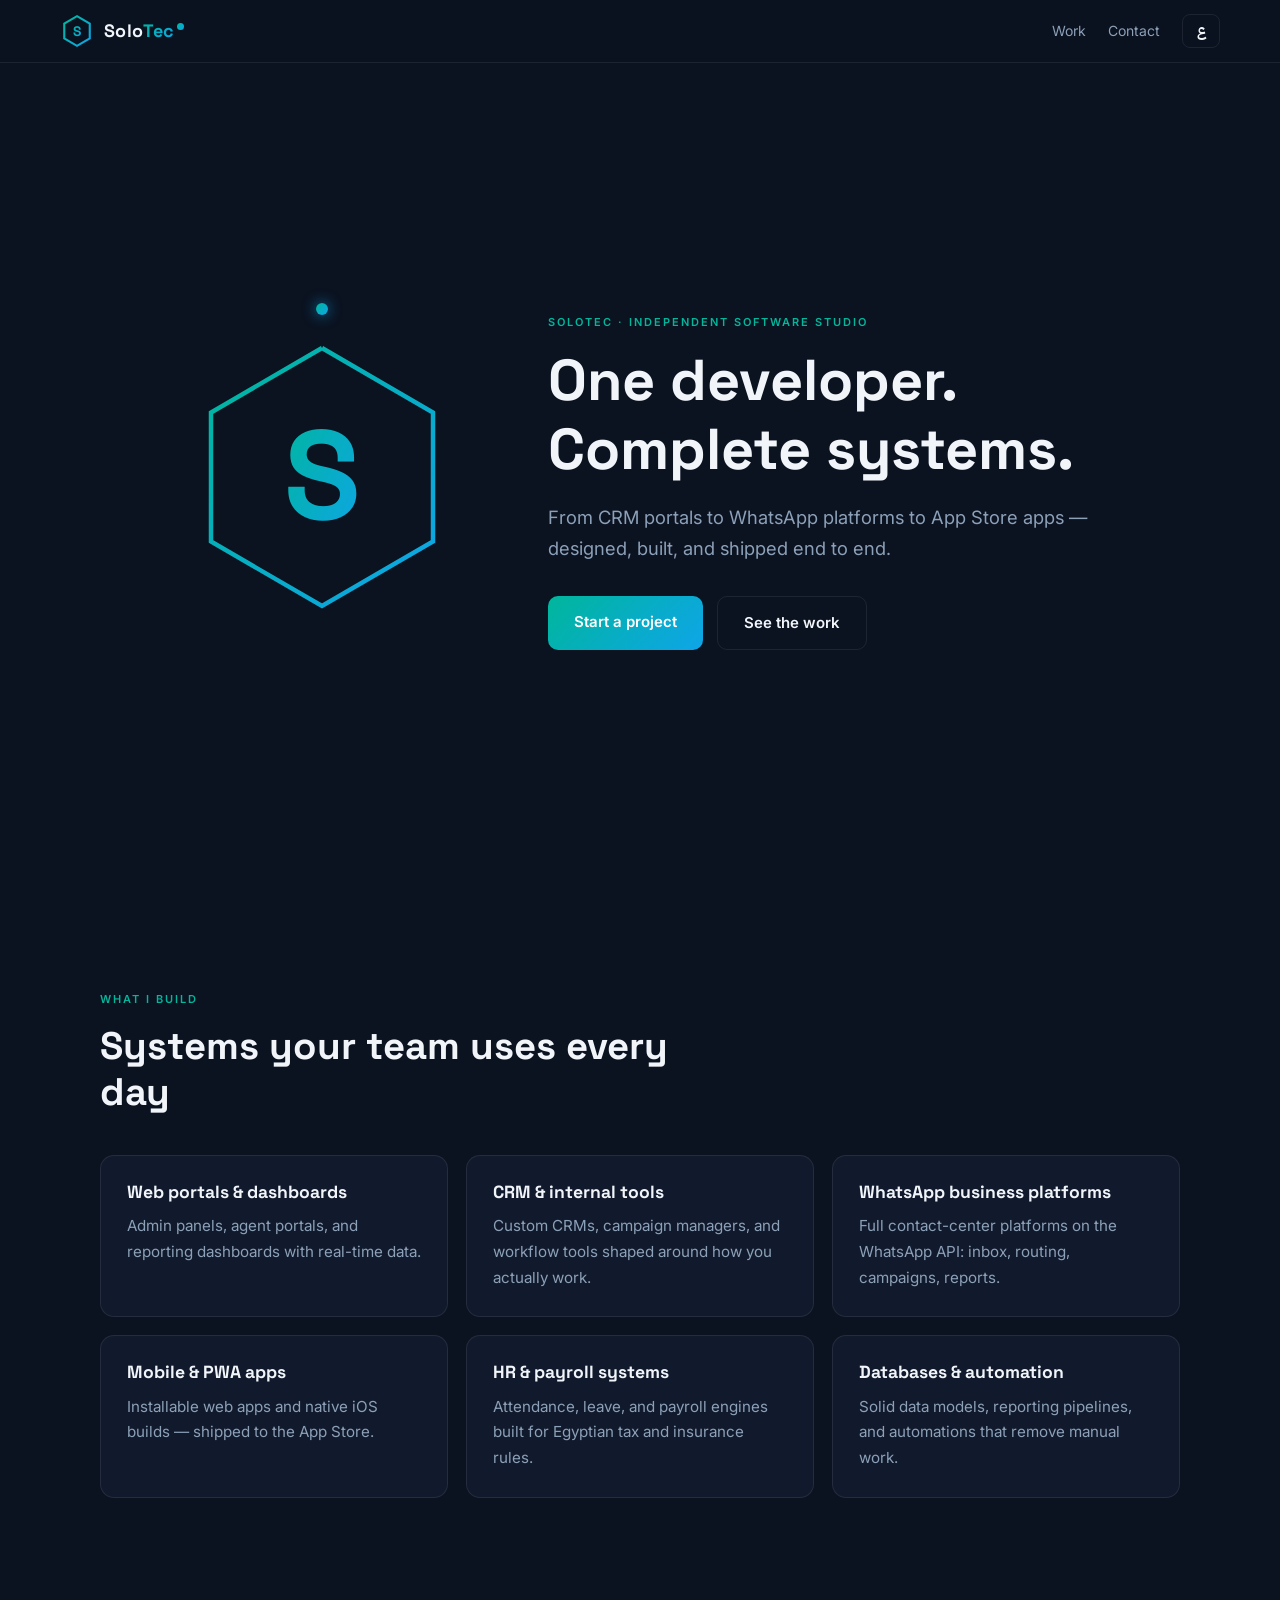
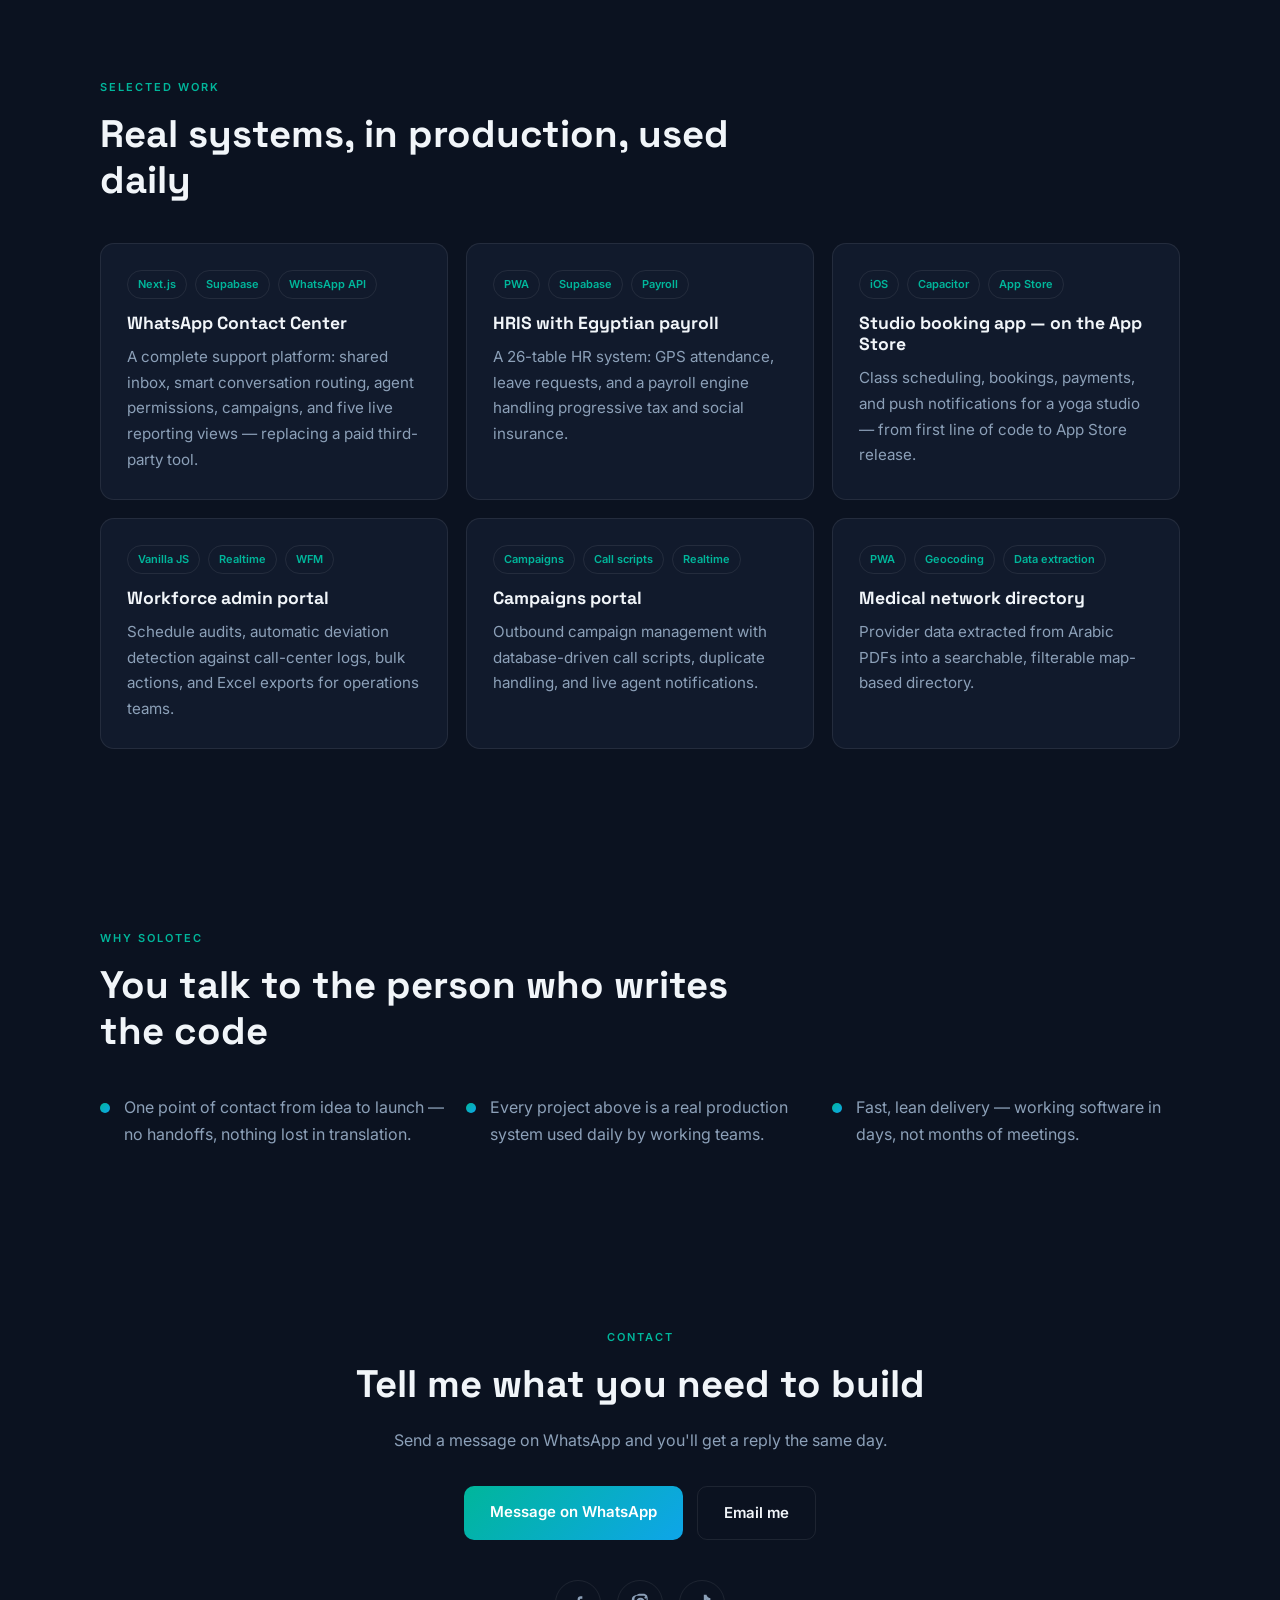
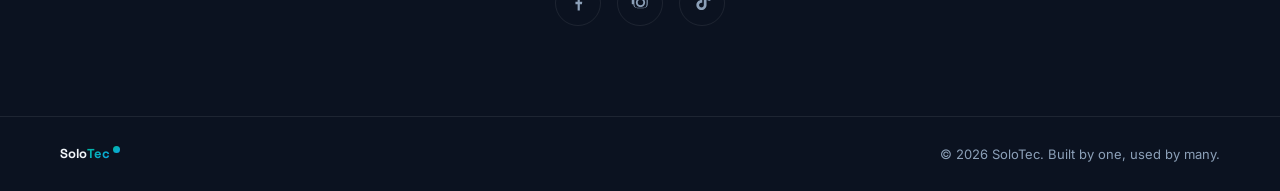
==== index.html @ 5aecfa3a "Add files via upload" ====
<!DOCTYPE html>
<html lang="en" dir="ltr">
<head>
  <meta charset="UTF-8">
  <meta name="viewport" content="width=device-width, initial-scale=1.0">
  <title>SoloTec — One developer. Complete systems.</title>
  <meta name="description" content="SoloTec builds complete business systems — CRM portals, WhatsApp platforms, HR systems, and mobile apps — designed, built, and shipped end to end by one developer.">

  <!-- ═══ Open Graph (يظهر ككارت عند مشاركة اللينك على فيسبوك/واتساب) ═══ -->
  <meta property="og:title" content="SoloTec — One developer. Complete systems.">
  <meta property="og:description" content="CRM portals, WhatsApp platforms, HR systems, and App Store apps — built end to end.">
  <meta property="og:type" content="website">
  <meta property="og:url" content="https://YOUR-USERNAME.github.io/solotec/">
  <!-- TODO: ارفع صورة og-image.png (1200x630) وحط لينكها هنا -->
  <meta property="og:image" content="https://YOUR-USERNAME.github.io/solotec/og-image.png">
  <meta name="twitter:card" content="summary_large_image">

  <!-- ═══ Favicon (SVG مدمج - سداسي بحرف S) ═══ -->
  <link rel="icon" type="image/svg+xml" href="data:image/svg+xml,%3Csvg xmlns='http://www.w3.org/2000/svg' viewBox='0 0 64 64'%3E%3Cdefs%3E%3ClinearGradient id='g' x1='0' y1='0' x2='1' y2='1'%3E%3Cstop offset='0' stop-color='%2300B69B'/%3E%3Cstop offset='1' stop-color='%230EA5E9'/%3E%3C/linearGradient%3E%3C/defs%3E%3Cpolygon points='32,4 56,18 56,46 32,60 8,46 8,18' fill='none' stroke='url(%23g)' stroke-width='5'/%3E%3Ctext x='32' y='42' font-family='Arial,sans-serif' font-size='28' font-weight='800' fill='url(%23g)' text-anchor='middle'%3ES%3C/text%3E%3C/svg%3E">

  <!-- ═══ Fonts: Space Grotesk (EN display) + Inter (EN body) + IBM Plex Sans Arabic ═══ -->
  <link rel="preconnect" href="https://fonts.googleapis.com">
  <link rel="preconnect" href="https://fonts.gstatic.com" crossorigin>
  <link href="https://fonts.googleapis.com/css2?family=Space+Grotesk:wght@500;700&family=Inter:wght@400;500;600&family=IBM+Plex+Sans+Arabic:wght@400;500;700&display=swap" rel="stylesheet">

  <link rel="stylesheet" href="styles.css">
</head>
<body>

  <!-- ═══════════════ NAV ═══════════════ -->
  <nav class="nav">
    <a href="#top" class="nav-logo" aria-label="SoloTec home">
      <svg class="logo-hex" viewBox="0 0 64 64" aria-hidden="true">
        <defs>
          <linearGradient id="lg" x1="0" y1="0" x2="1" y2="1">
            <stop offset="0" stop-color="#00B69B"/>
            <stop offset="1" stop-color="#0EA5E9"/>
          </linearGradient>
        </defs>
        <polygon points="32,4 56,18 56,46 32,60 8,46 8,18" fill="none" stroke="url(#lg)" stroke-width="4"/>
        <text x="32" y="41" class="logo-s" text-anchor="middle">S</text>
      </svg>
      <span class="nav-brand">Solo<span class="grad-text">Tec</span><span class="brand-dot"></span></span>
    </a>
    <div class="nav-actions">
      <a href="#work" data-i18n="nav_work" class="nav-link">Work</a>
      <a href="#contact" data-i18n="nav_contact" class="nav-link">Contact</a>
      <button id="langToggle" class="lang-toggle" aria-label="Switch language">ع</button>
    </div>
  </nav>

  <!-- ═══════════════ HERO ═══════════════ -->
  <header class="hero" id="top">
    <div class="hero-visual" aria-hidden="true">
      <svg class="hero-hex" viewBox="0 0 200 200">
        <polygon class="hex-line" points="100,14 174,57 174,143 100,186 26,143 26,57"
                 fill="none" stroke="url(#lg)" stroke-width="3"/>
        <text x="100" y="128" class="hero-s" text-anchor="middle">S</text>
      </svg>
      <div class="orbit"><span class="orbit-dot"></span></div>
    </div>
    <div class="hero-copy">
      <p class="eyebrow" data-i18n="hero_eyebrow">SOLOTEC · INDEPENDENT SOFTWARE STUDIO</p>
      <h1 data-i18n="hero_title">One developer.<br>Complete systems.</h1>
      <p class="hero-sub" data-i18n="hero_sub">From CRM portals to WhatsApp platforms to App Store apps — designed, built, and shipped end to end.</p>
      <div class="hero-cta">
        <!-- TODO: حط رقم الواتساب بتاعك بصيغة دولية بدون + -->
        <a href="https://wa.me/20XXXXXXXXXX" class="btn btn-primary" data-i18n="cta_start" target="_blank" rel="noopener">Start a project</a>
        <a href="#work" class="btn btn-ghost" data-i18n="cta_work">See the work</a>
      </div>
    </div>
  </header>

  <!-- ═══════════════ SERVICES ═══════════════ -->
  <section class="section" id="services">
    <p class="eyebrow" data-i18n="svc_eyebrow">WHAT I BUILD</p>
    <h2 data-i18n="svc_title">Systems your team uses every day</h2>
    <div class="grid services-grid">
      <div class="card reveal">
        <h3 data-i18n="svc1_t">Web portals &amp; dashboards</h3>
        <p data-i18n="svc1_d">Admin panels, agent portals, and reporting dashboards with real-time data.</p>
      </div>
      <div class="card reveal">
        <h3 data-i18n="svc2_t">CRM &amp; internal tools</h3>
        <p data-i18n="svc2_d">Custom CRMs, campaign managers, and workflow tools shaped around how you actually work.</p>
      </div>
      <div class="card reveal">
        <h3 data-i18n="svc3_t">WhatsApp business platforms</h3>
        <p data-i18n="svc3_d">Full contact-center platforms on the WhatsApp API: inbox, routing, campaigns, reports.</p>
      </div>
      <div class="card reveal">
        <h3 data-i18n="svc4_t">Mobile &amp; PWA apps</h3>
        <p data-i18n="svc4_d">Installable web apps and native iOS builds — shipped to the App Store.</p>
      </div>
      <div class="card reveal">
        <h3 data-i18n="svc5_t">HR &amp; payroll systems</h3>
        <p data-i18n="svc5_d">Attendance, leave, and payroll engines built for Egyptian tax and insurance rules.</p>
      </div>
      <div class="card reveal">
        <h3 data-i18n="svc6_t">Databases &amp; automation</h3>
        <p data-i18n="svc6_d">Solid data models, reporting pipelines, and automations that remove manual work.</p>
      </div>
    </div>
  </section>

  <!-- ═══════════════ WORK ═══════════════ -->
  <section class="section" id="work">
    <p class="eyebrow" data-i18n="work_eyebrow">SELECTED WORK</p>
    <h2 data-i18n="work_title">Real systems, in production, used daily</h2>
    <div class="grid work-grid">

      <article class="card work-card reveal">
        <div class="work-tags"><span>Next.js</span><span>Supabase</span><span>WhatsApp API</span></div>
        <h3 data-i18n="w1_t">WhatsApp Contact Center</h3>
        <p data-i18n="w1_d">A complete support platform: shared inbox, smart conversation routing, agent permissions, campaigns, and five live reporting views — replacing a paid third-party tool.</p>
      </article>

      <article class="card work-card reveal">
        <div class="work-tags"><span>PWA</span><span>Supabase</span><span>Payroll</span></div>
        <h3 data-i18n="w2_t">HRIS with Egyptian payroll</h3>
        <p data-i18n="w2_d">A 26-table HR system: GPS attendance, leave requests, and a payroll engine handling progressive tax and social insurance.</p>
      </article>

      <article class="card work-card reveal">
        <div class="work-tags"><span>iOS</span><span>Capacitor</span><span>App Store</span></div>
        <h3 data-i18n="w3_t">Studio booking app — on the App Store</h3>
        <p data-i18n="w3_d">Class scheduling, bookings, payments, and push notifications for a yoga studio — from first line of code to App Store release.</p>
      </article>

      <article class="card work-card reveal">
        <div class="work-tags"><span>Vanilla JS</span><span>Realtime</span><span>WFM</span></div>
        <h3 data-i18n="w4_t">Workforce admin portal</h3>
        <p data-i18n="w4_d">Schedule audits, automatic deviation detection against call-center logs, bulk actions, and Excel exports for operations teams.</p>
      </article>

      <article class="card work-card reveal">
        <div class="work-tags"><span>Campaigns</span><span>Call scripts</span><span>Realtime</span></div>
        <h3 data-i18n="w5_t">Campaigns portal</h3>
        <p data-i18n="w5_d">Outbound campaign management with database-driven call scripts, duplicate handling, and live agent notifications.</p>
      </article>

      <article class="card work-card reveal">
        <div class="work-tags"><span>PWA</span><span>Geocoding</span><span>Data extraction</span></div>
        <h3 data-i18n="w6_t">Medical network directory</h3>
        <p data-i18n="w6_d">Provider data extracted from Arabic PDFs into a searchable, filterable map-based directory.</p>
      </article>

    </div>
  </section>

  <!-- ═══════════════ WHY ═══════════════ -->
  <section class="section why" id="why">
    <p class="eyebrow" data-i18n="why_eyebrow">WHY SOLOTEC</p>
    <h2 data-i18n="why_title">You talk to the person who writes the code</h2>
    <div class="grid why-grid">
      <div class="why-item reveal">
        <span class="why-dot"></span>
        <p data-i18n="why1">One point of contact from idea to launch — no handoffs, nothing lost in translation.</p>
      </div>
      <div class="why-item reveal">
        <span class="why-dot"></span>
        <p data-i18n="why2">Every project above is a real production system used daily by working teams.</p>
      </div>
      <div class="why-item reveal">
        <span class="why-dot"></span>
        <p data-i18n="why3">Fast, lean delivery — working software in days, not months of meetings.</p>
      </div>
    </div>
  </section>

  <!-- ═══════════════ CONTACT ═══════════════ -->
  <section class="section contact" id="contact">
    <p class="eyebrow" data-i18n="ct_eyebrow">CONTACT</p>
    <h2 data-i18n="ct_title">Tell me what you need to build</h2>
    <p class="contact-sub" data-i18n="ct_sub">Send a message on WhatsApp and you'll get a reply the same day.</p>
    <div class="hero-cta">
      <a href="https://wa.me/20XXXXXXXXXX" class="btn btn-primary" data-i18n="ct_wa" target="_blank" rel="noopener">Message on WhatsApp</a>
      <!-- TODO: حط إيميلك -->
      <a href="mailto:hello@example.com" class="btn btn-ghost" data-i18n="ct_email">Email me</a>
    </div>

    <!-- ═══ Social links — TODO: حط لينكات صفحاتك ═══ -->
    <div class="socials">
      <a href="https://facebook.com/YOUR-PAGE" target="_blank" rel="noopener" aria-label="Facebook">
        <svg viewBox="0 0 24 24"><path d="M13.5 21v-7h2.4l.4-3h-2.8V9.1c0-.9.3-1.5 1.6-1.5h1.3V4.9c-.3 0-1.1-.1-2-.1-2 0-3.4 1.2-3.4 3.5V11H8.5v3H11v7h2.5z"/></svg>
      </a>
      <a href="https://instagram.com/YOUR-PAGE" target="_blank" rel="noopener" aria-label="Instagram">
        <svg viewBox="0 0 24 24"><path d="M12 8.8A3.2 3.2 0 1 0 12 15.2 3.2 3.2 0 0 0 12 8.8zm0-2.1a5.3 5.3 0 1 1 0 10.6 5.3 5.3 0 0 1 0-10.6zm6.8-.3a1.2 1.2 0 1 1-2.4 0 1.2 1.2 0 0 1 2.4 0zM12 4.2c-2.1 0-2.4 0-3.3.1-.8 0-1.3.2-1.6.3-.4.2-.7.3-1 .7-.3.3-.5.6-.7 1-.1.3-.3.8-.3 1.6-.1.9-.1 1.2-.1 3.3s0 2.4.1 3.3c0 .8.2 1.3.3 1.6.2.4.3.7.7 1 .3.3.6.5 1 .7.3.1.8.3 1.6.3.9.1 1.2.1 3.3.1s2.4 0 3.3-.1c.8 0 1.3-.2 1.6-.3.4-.2.7-.3 1-.7.3-.3.5-.6.7-1 .1-.3.3-.8.3-1.6.1-.9.1-1.2.1-3.3s0-2.4-.1-3.3c0-.8-.2-1.3-.3-1.6-.2-.4-.3-.7-.7-1-.3-.3-.6-.5-1-.7-.3-.1-.8-.3-1.6-.3-.9-.1-1.2-.1-3.3-.1zM12 2c2.2 0 2.4 0 3.3.1.9 0 1.5.2 2 .4.6.2 1 .5 1.5 1s.8.9 1 1.5c.2.5.4 1.1.4 2 .1.9.1 1.1.1 3.3s0 2.4-.1 3.3c0 .9-.2 1.5-.4 2-.2.6-.5 1-1 1.5s-.9.8-1.5 1c-.5.2-1.1.4-2 .4-.9.1-1.1.1-3.3.1s-2.4 0-3.3-.1c-.9 0-1.5-.2-2-.4-.6-.2-1-.5-1.5-1s-.8-.9-1-1.5c-.2-.5-.4-1.1-.4-2C2 14.4 2 14.2 2 12s0-2.4.1-3.3c0-.9.2-1.5.4-2 .2-.6.5-1 1-1.5s.9-.8 1.5-1c.5-.2 1.1-.4 2-.4C9.6 2 9.8 2 12 2z"/></svg>
      </a>
      <a href="https://tiktok.com/@YOUR-PAGE" target="_blank" rel="noopener" aria-label="TikTok">
        <svg viewBox="0 0 24 24"><path d="M16.6 3c.3 1.6 1.3 2.9 2.8 3.6.5.2 1 .4 1.6.4v3.1c-1.1 0-2.2-.3-3.2-.8-.4-.2-.8-.5-1.2-.8v6.4c0 3.2-2.6 5.8-5.8 5.8S5 18.1 5 14.9c0-3.2 2.6-5.8 5.8-5.8.3 0 .6 0 .9.1v3.2c-.3-.1-.6-.2-.9-.2-1.5 0-2.7 1.2-2.7 2.7s1.2 2.7 2.7 2.7 2.7-1.2 2.7-2.7V3h3.1z"/></svg>
      </a>
    </div>
  </section>

  <!-- ═══════════════ FOOTER ═══════════════ -->
  <footer class="footer">
    <span>Solo<span class="grad-text">Tec</span><span class="brand-dot"></span></span>
    <span data-i18n="footer">© 2026 SoloTec. Built by one, used by many.</span>
  </footer>

  <script src="script.js"></script>
</body>
</html>
---- styles.css ----
/* ═══════════════════════════════════════════════════
   SOLOTEC — styles.css
   ترتيب: Variables → Base → Nav → Hero → Sections
          → Cards → Why → Contact → Footer
          → Animations → Responsive
   ═══════════════════════════════════════════════════ */


/* ─── 1. CSS VARIABLES ─── */
:root {
  --teal:        #00B69B;
  --blue:        #0EA5E9;
  --grad:        linear-gradient(135deg, #00B69B, #0EA5E9);
  --bg:          #0B1220;
  --surface:     #111A2C;
  --text:        #F1F5F9;
  --muted:       #8CA0B8;
  --border:      rgba(255, 255, 255, 0.08);
  --radius:      14px;
  --font-en-display: 'Space Grotesk', sans-serif;
  --font-en-body:    'Inter', sans-serif;
  --font-ar:         'IBM Plex Sans Arabic', sans-serif;
  --font-display: var(--font-en-display);
  --font-body:    var(--font-en-body);
}

/* لما اللغة عربي: نبدّل الخطوط */
html[lang="ar"] {
  --font-display: var(--font-ar);
  --font-body:    var(--font-ar);
}


/* ─── 2. BASE ─── */
* { box-sizing: border-box; margin: 0; padding: 0; }

html { scroll-behavior: smooth; }

body {
  font-family: var(--font-body);
  background: var(--bg);
  color: var(--text);
  line-height: 1.7;
  overflow-x: hidden;
}

h1, h2, h3 { font-family: var(--font-display); line-height: 1.2; }

h2 { font-size: clamp(1.6rem, 4vw, 2.4rem); margin-bottom: 40px; max-width: 640px; }

a { color: inherit; text-decoration: none; }

.grad-text {
  background: var(--grad);
  -webkit-background-clip: text;
  background-clip: text;
  color: transparent;
}

/* النقطة = Solo = الواحد */
.brand-dot {
  display: inline-block;
  width: 7px; height: 7px;
  border-radius: 50%;
  background: var(--grad);
  margin-inline-start: 3px;
  vertical-align: super;
}

.eyebrow {
  font-size: 11px;
  font-weight: 600;
  letter-spacing: 2px;
  text-transform: uppercase;
  color: var(--teal);
  margin-bottom: 14px;
}

html[lang="ar"] .eyebrow { letter-spacing: 0.5px; }


/* ─── 3. NAV ─── */
.nav {
  position: sticky;
  top: 0;
  z-index: 100;
  display: flex;
  align-items: center;
  justify-content: space-between;
  padding: 14px clamp(20px, 5vw, 60px);
  background: rgba(11, 18, 32, 0.85);
  backdrop-filter: blur(12px);
  border-bottom: 1px solid var(--border);
}

.nav-logo { display: flex; align-items: center; gap: 10px; }

.logo-hex { width: 34px; height: 34px; }

.logo-s, .hero-s {
  font-family: var(--font-en-display);
  font-weight: 700;
  fill: url(#lg);
}
.logo-s { font-size: 26px; }

.nav-brand {
  font-family: var(--font-en-display);
  font-weight: 700;
  font-size: 18px;
  letter-spacing: 0.3px;
}

.nav-actions { display: flex; align-items: center; gap: 22px; }

.nav-link {
  font-size: 14px;
  color: var(--muted);
  transition: color 0.25s;
}
.nav-link:hover { color: var(--text); }

.lang-toggle {
  font-family: var(--font-ar);
  font-size: 14px;
  font-weight: 700;
  color: var(--text);
  background: transparent;
  border: 1px solid var(--border);
  border-radius: 8px;
  width: 38px; height: 34px;
  cursor: pointer;
  transition: all 0.25s;
}
.lang-toggle:hover { border-color: var(--teal); color: var(--teal); }


/* ─── 4. HERO ─── */
.hero {
  display: flex;
  align-items: center;
  justify-content: center;
  gap: clamp(30px, 6vw, 90px);
  min-height: calc(100vh - 63px);
  padding: 40px clamp(20px, 5vw, 60px);
  flex-wrap: wrap;
}

.hero-visual {
  position: relative;
  width: clamp(200px, 26vw, 300px);
  aspect-ratio: 1;
  flex-shrink: 0;
}

.hero-hex { width: 100%; height: 100%; }

.hex-line {
  stroke-dasharray: 520;
  stroke-dashoffset: 520;
  animation: drawHex 1.4s ease forwards;
}

.hero-s { font-size: 84px; opacity: 0; animation: fadeS 0.8s ease 1s forwards; }

/* النقطة اللي بتدور حوالين السداسي */
.orbit {
  position: absolute;
  inset: -8%;
  animation: spin 14s linear infinite;
}

.orbit-dot {
  position: absolute;
  top: 0; left: 50%;
  width: 12px; height: 12px;
  border-radius: 50%;
  background: var(--grad);
  box-shadow: 0 0 14px rgba(14, 165, 233, 0.8);
  transform: translateX(-50%);
}

.hero-copy { max-width: 560px; }

.hero h1 {
  font-size: clamp(2.2rem, 6vw, 3.6rem);
  margin-bottom: 18px;
}

.hero-sub {
  color: var(--muted);
  font-size: clamp(1rem, 2vw, 1.15rem);
  margin-bottom: 32px;
}

.hero-cta { display: flex; gap: 14px; flex-wrap: wrap; }


/* ─── 5. BUTTONS ─── */
.btn {
  display: inline-block;
  padding: 13px 26px;
  border-radius: 10px;
  font-size: 15px;
  font-weight: 600;
  transition: all 0.25s;
}

.btn-primary {
  background: var(--grad);
  color: #fff;
}
.btn-primary:hover {
  transform: translateY(-1px);
  box-shadow: 0 6px 22px rgba(0, 182, 155, 0.35);
}
.btn-primary:active { transform: scale(0.98); }

.btn-ghost {
  border: 1px solid var(--border);
  color: var(--text);
}
.btn-ghost:hover { border-color: var(--teal); color: var(--teal); }


/* ─── 6. SECTIONS & CARDS ─── */
.section { padding: 90px clamp(20px, 5vw, 60px); max-width: 1200px; margin: 0 auto; }

.grid { display: grid; gap: 18px; }

.services-grid, .work-grid {
  grid-template-columns: repeat(auto-fit, minmax(290px, 1fr));
}

.card {
  background: var(--surface);
  border: 1px solid var(--border);
  border-radius: var(--radius);
  padding: 26px;
  transition: transform 0.25s, border-color 0.25s;
}
.card:hover { transform: translateY(-3px); border-color: rgba(0, 182, 155, 0.4); }

.card h3 { font-size: 1.1rem; margin-bottom: 10px; }
.card p { color: var(--muted); font-size: 0.95rem; }

.work-tags { display: flex; gap: 8px; flex-wrap: wrap; margin-bottom: 14px; }

.work-tags span {
  font-size: 11px;
  font-weight: 600;
  padding: 4px 10px;
  border-radius: 20px;
  border: 1px solid var(--border);
  color: var(--teal);
}


/* ─── 7. WHY ─── */
.why-grid { grid-template-columns: repeat(auto-fit, minmax(260px, 1fr)); }

.why-item {
  display: flex;
  gap: 14px;
  align-items: flex-start;
}

.why-dot {
  flex-shrink: 0;
  width: 10px; height: 10px;
  margin-top: 9px;
  border-radius: 50%;
  background: var(--grad);
}

.why-item p { color: var(--muted); }


/* ─── 8. CONTACT ─── */
.contact { text-align: center; }
.contact h2 { margin-inline: auto; }
.contact-sub { color: var(--muted); margin: -20px 0 32px; }
.contact .hero-cta { justify-content: center; }

.socials {
  display: flex;
  justify-content: center;
  gap: 16px;
  margin-top: 40px;
}

.socials a {
  display: flex;
  align-items: center;
  justify-content: center;
  width: 46px; height: 46px;
  border-radius: 50%;
  border: 1px solid var(--border);
  transition: all 0.25s;
}
.socials svg { width: 21px; height: 21px; fill: var(--muted); transition: fill 0.25s; }
.socials a:hover { border-color: var(--teal); transform: translateY(-2px); }
.socials a:hover svg { fill: var(--teal); }


/* ─── 9. FOOTER ─── */
.footer {
  display: flex;
  align-items: center;
  justify-content: space-between;
  flex-wrap: wrap;
  gap: 10px;
  padding: 26px clamp(20px, 5vw, 60px);
  border-top: 1px solid var(--border);
  color: var(--muted);
  font-size: 13px;
}
.footer > span:first-child { font-family: var(--font-en-display); font-weight: 700; color: var(--text); }


/* ─── 10. ANIMATIONS ─── */
@keyframes drawHex { to { stroke-dashoffset: 0; } }
@keyframes fadeS   { to { opacity: 1; } }
@keyframes spin    { to { transform: rotate(360deg); } }

.reveal {
  opacity: 0;
  transform: translateY(18px);
  transition: opacity 0.6s ease, transform 0.6s ease;
}
.reveal.visible { opacity: 1; transform: none; }

@media (prefers-reduced-motion: reduce) {
  html { scroll-behavior: auto; }
  .hex-line { animation: none; stroke-dashoffset: 0; }
  .hero-s { animation: none; opacity: 1; }
  .orbit { animation: none; }
  .reveal { opacity: 1; transform: none; transition: none; }
}


/* ─── 11. RESPONSIVE ─── */
@media (max-width: 640px) {
  .hero { flex-direction: column; text-align: center; padding-top: 60px; }
  .hero-cta { justify-content: center; }
  .nav-link { display: none; }
  .section { padding: 60px 20px; }
}
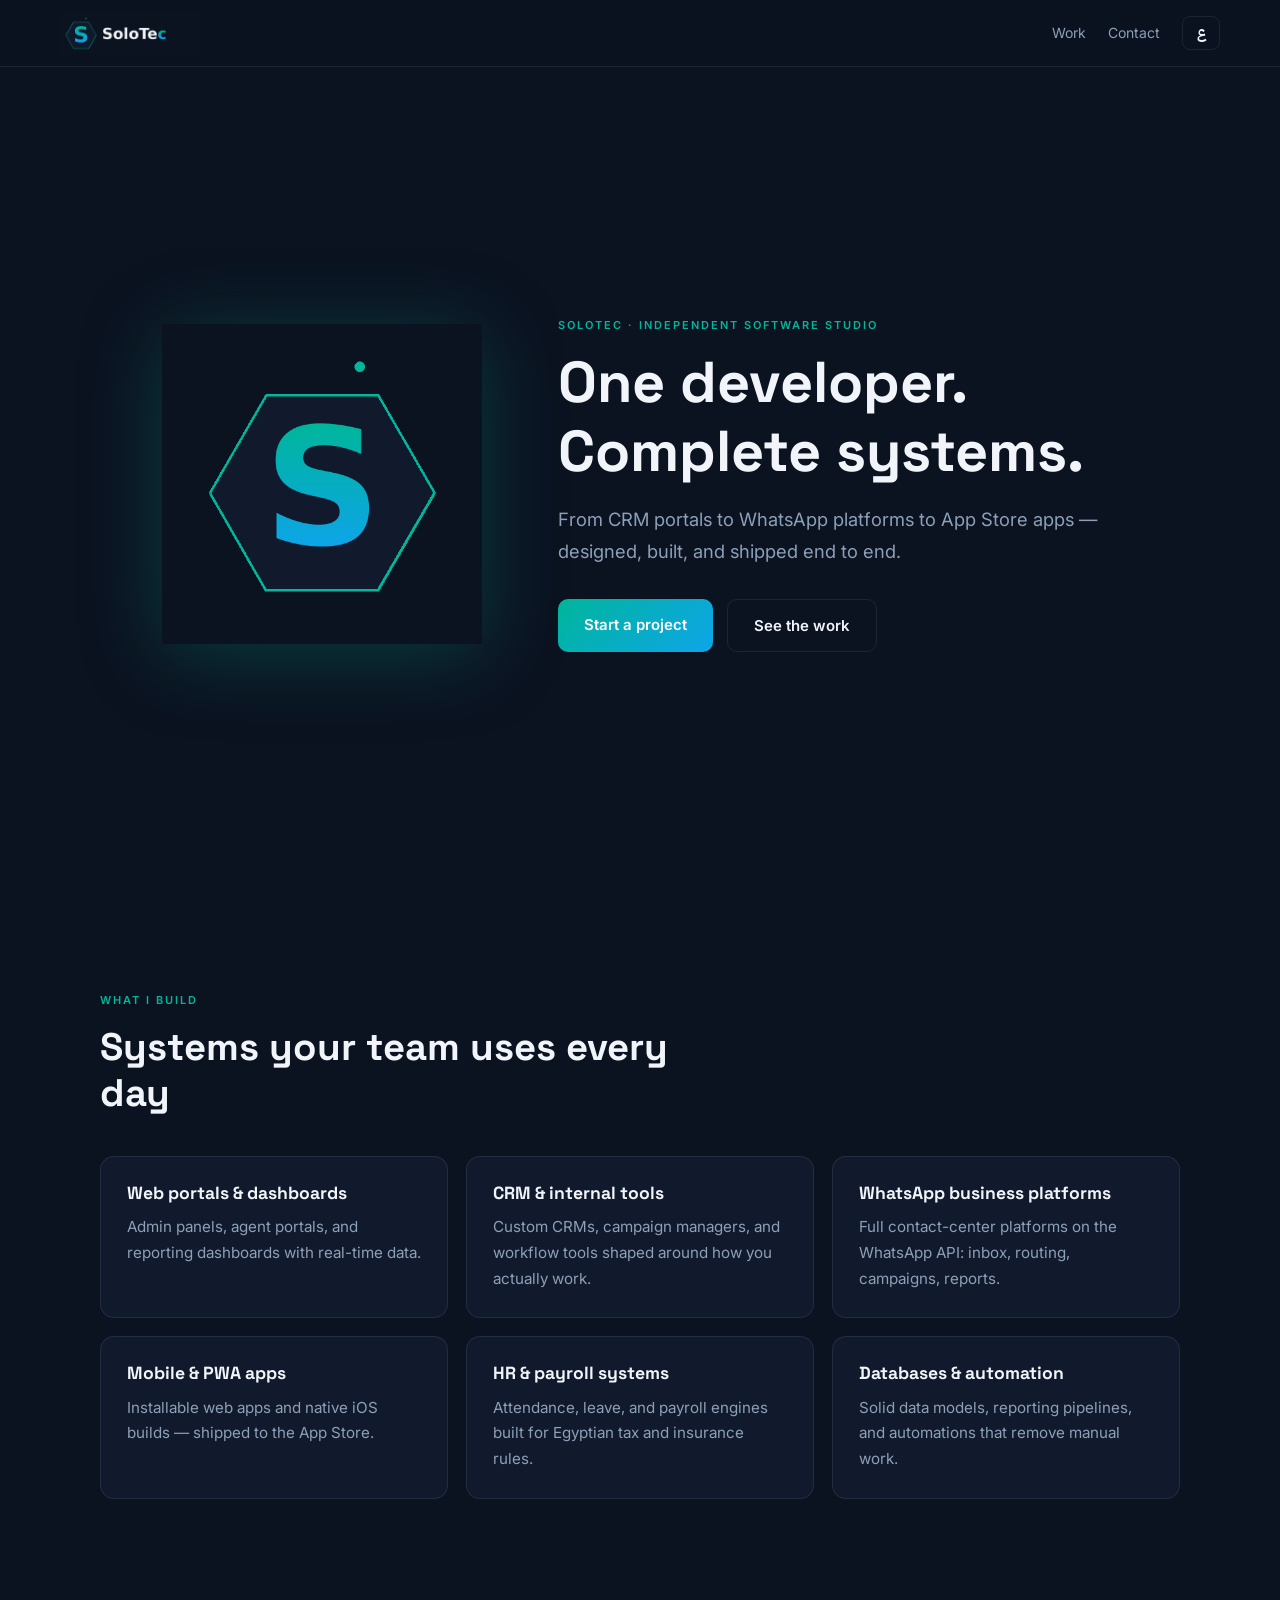
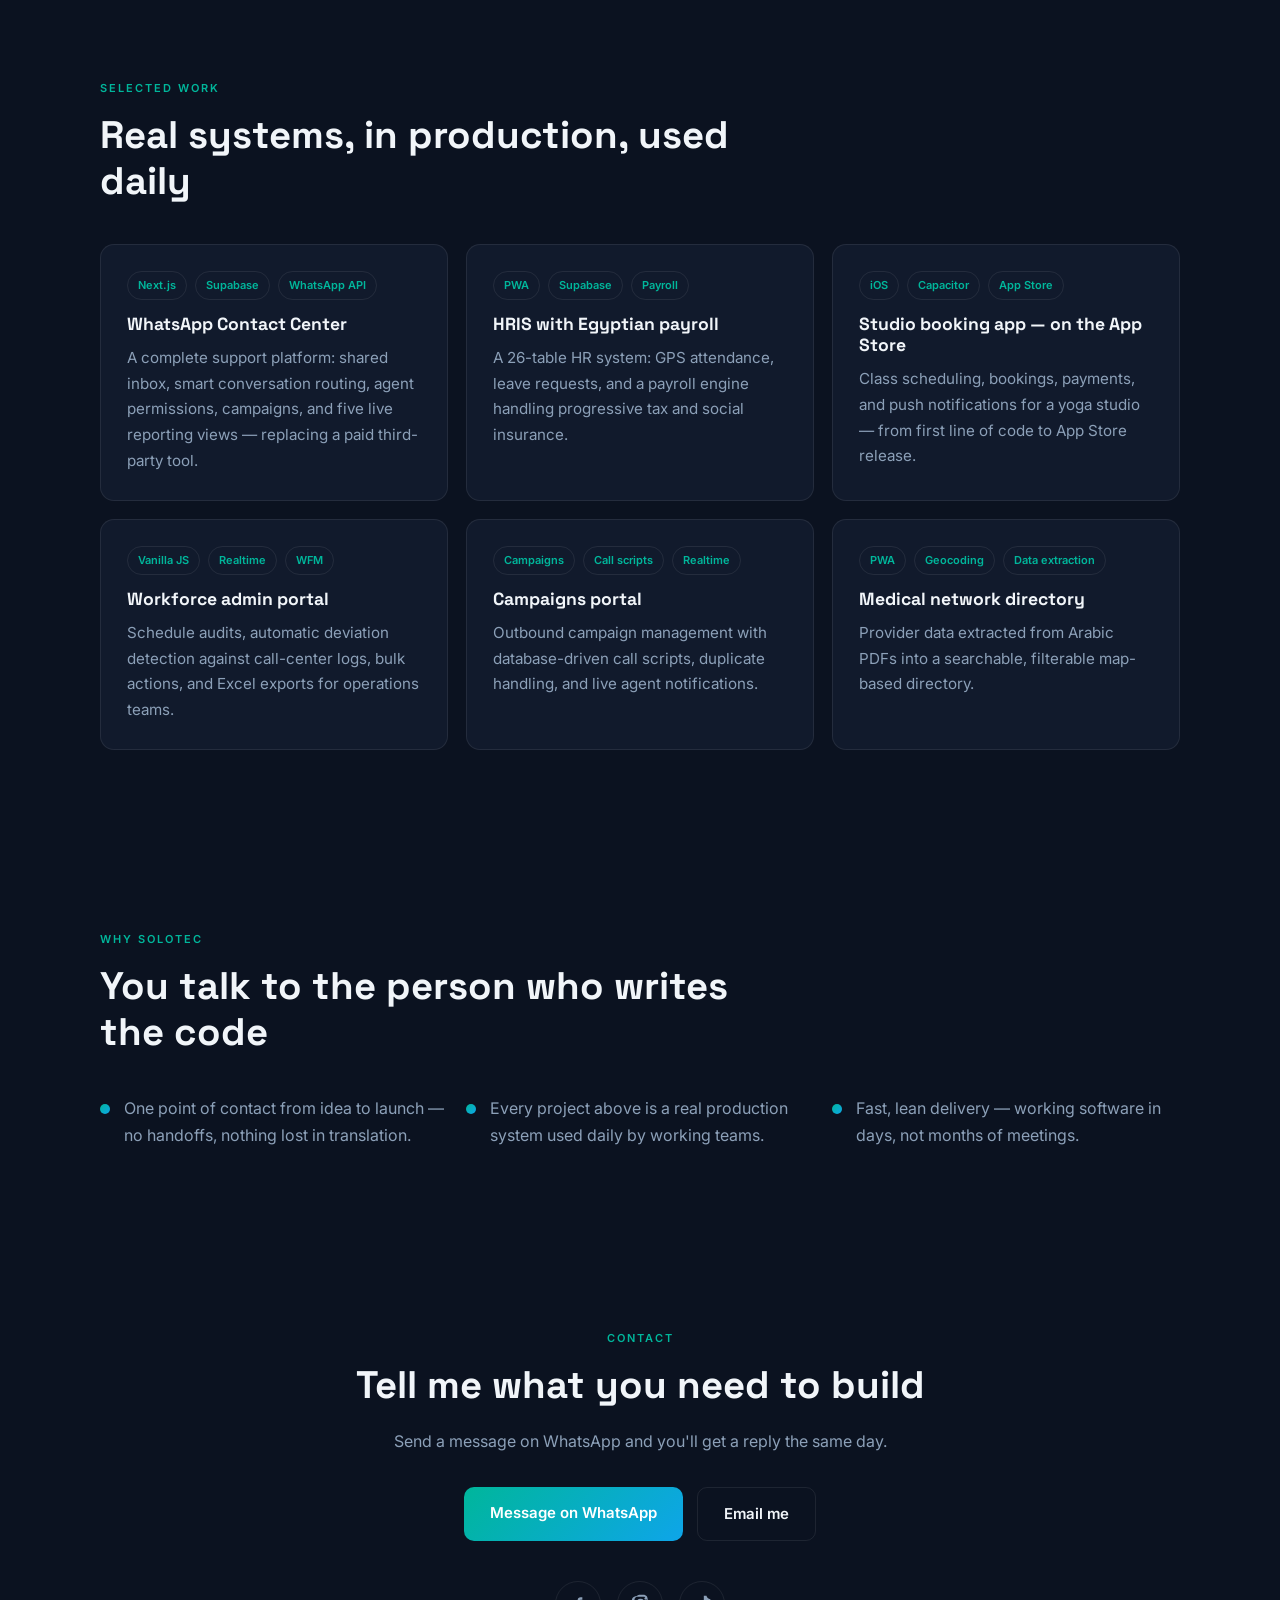
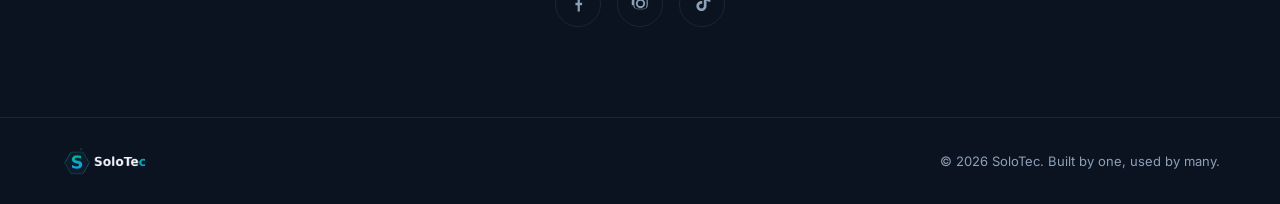
==== commit 334837e1: "Add files via upload" ====
--- a/index.html
+++ b/index.html
@@ -5,20 +5,22 @@
   <meta name="viewport" content="width=device-width, initial-scale=1.0">
   <title>SoloTec — One developer. Complete systems.</title>
   <meta name="description" content="SoloTec builds complete business systems — CRM portals, WhatsApp platforms, HR systems, and mobile apps — designed, built, and shipped end to end by one developer.">
+  <meta name="theme-color" content="#0B1220">
 
-  <!-- ═══ Open Graph (يظهر ككارت عند مشاركة اللينك على فيسبوك/واتساب) ═══ -->
+  <!-- ═══ Icons ═══ -->
+  <link rel="icon" type="image/png" sizes="64x64" href="assets/favicon.png">
+  <link rel="apple-touch-icon" href="assets/apple-touch-icon.png">
+
+  <!-- ═══ Open Graph (social sharing card) ═══ -->
   <meta property="og:title" content="SoloTec — One developer. Complete systems.">
   <meta property="og:description" content="CRM portals, WhatsApp platforms, HR systems, and App Store apps — built end to end.">
   <meta property="og:type" content="website">
-  <meta property="og:url" content="https://YOUR-USERNAME.github.io/solotec/">
-  <!-- TODO: ارفع صورة og-image.png (1200x630) وحط لينكها هنا -->
-  <meta property="og:image" content="https://YOUR-USERNAME.github.io/solotec/og-image.png">
+  <meta property="og:image" content="assets/og-image.png">
+  <meta property="og:image:width" content="1200">
+  <meta property="og:image:height" content="630">
   <meta name="twitter:card" content="summary_large_image">
 
-  <!-- ═══ Favicon (SVG مدمج - سداسي بحرف S) ═══ -->
-  <link rel="icon" type="image/svg+xml" href="data:image/svg+xml,%3Csvg xmlns='http://www.w3.org/2000/svg' viewBox='0 0 64 64'%3E%3Cdefs%3E%3ClinearGradient id='g' x1='0' y1='0' x2='1' y2='1'%3E%3Cstop offset='0' stop-color='%2300B69B'/%3E%3Cstop offset='1' stop-color='%230EA5E9'/%3E%3C/linearGradient%3E%3C/defs%3E%3Cpolygon points='32,4 56,18 56,46 32,60 8,46 8,18' fill='none' stroke='url(%23g)' stroke-width='5'/%3E%3Ctext x='32' y='42' font-family='Arial,sans-serif' font-size='28' font-weight='800' fill='url(%23g)' text-anchor='middle'%3ES%3C/text%3E%3C/svg%3E">
-
-  <!-- ═══ Fonts: Space Grotesk (EN display) + Inter (EN body) + IBM Plex Sans Arabic ═══ -->
+  <!-- ═══ Fonts ═══ -->
   <link rel="preconnect" href="https://fonts.googleapis.com">
   <link rel="preconnect" href="https://fonts.gstatic.com" crossorigin>
   <link href="https://fonts.googleapis.com/css2?family=Space+Grotesk:wght@500;700&family=Inter:wght@400;500;600&family=IBM+Plex+Sans+Arabic:wght@400;500;700&display=swap" rel="stylesheet">
@@ -30,17 +32,7 @@
   <!-- ═══════════════ NAV ═══════════════ -->
   <nav class="nav">
     <a href="#top" class="nav-logo" aria-label="SoloTec home">
-      <svg class="logo-hex" viewBox="0 0 64 64" aria-hidden="true">
-        <defs>
-          <linearGradient id="lg" x1="0" y1="0" x2="1" y2="1">
-            <stop offset="0" stop-color="#00B69B"/>
-            <stop offset="1" stop-color="#0EA5E9"/>
-          </linearGradient>
-        </defs>
-        <polygon points="32,4 56,18 56,46 32,60 8,46 8,18" fill="none" stroke="url(#lg)" stroke-width="4"/>
-        <text x="32" y="41" class="logo-s" text-anchor="middle">S</text>
-      </svg>
-      <span class="nav-brand">Solo<span class="grad-text">Tec</span><span class="brand-dot"></span></span>
+      <img src="assets/logo-wordmark.png" alt="SoloTec" class="nav-logo-img">
     </a>
     <div class="nav-actions">
       <a href="#work" data-i18n="nav_work" class="nav-link">Work</a>
@@ -52,20 +44,14 @@
   <!-- ═══════════════ HERO ═══════════════ -->
   <header class="hero" id="top">
     <div class="hero-visual" aria-hidden="true">
-      <svg class="hero-hex" viewBox="0 0 200 200">
-        <polygon class="hex-line" points="100,14 174,57 174,143 100,186 26,143 26,57"
-                 fill="none" stroke="url(#lg)" stroke-width="3"/>
-        <text x="100" y="128" class="hero-s" text-anchor="middle">S</text>
-      </svg>
-      <div class="orbit"><span class="orbit-dot"></span></div>
+      <img src="assets/logo-mark.png" alt="" class="hero-logo">
     </div>
     <div class="hero-copy">
       <p class="eyebrow" data-i18n="hero_eyebrow">SOLOTEC · INDEPENDENT SOFTWARE STUDIO</p>
       <h1 data-i18n="hero_title">One developer.<br>Complete systems.</h1>
       <p class="hero-sub" data-i18n="hero_sub">From CRM portals to WhatsApp platforms to App Store apps — designed, built, and shipped end to end.</p>
       <div class="hero-cta">
-        <!-- TODO: حط رقم الواتساب بتاعك بصيغة دولية بدون + -->
-        <a href="https://wa.me/20XXXXXXXXXX" class="btn btn-primary" data-i18n="cta_start" target="_blank" rel="noopener">Start a project</a>
+        <a href="https://wa.me/201111509666" class="btn btn-primary" data-i18n="cta_start" target="_blank" rel="noopener">Start a project</a>
         <a href="#work" class="btn btn-ghost" data-i18n="cta_work">See the work</a>
       </div>
     </div>
@@ -76,30 +62,30 @@
     <p class="eyebrow" data-i18n="svc_eyebrow">WHAT I BUILD</p>
     <h2 data-i18n="svc_title">Systems your team uses every day</h2>
     <div class="grid services-grid">
-      <div class="card reveal">
+      <article class="card reveal">
         <h3 data-i18n="svc1_t">Web portals &amp; dashboards</h3>
         <p data-i18n="svc1_d">Admin panels, agent portals, and reporting dashboards with real-time data.</p>
-      </div>
-      <div class="card reveal">
+      </article>
+      <article class="card reveal">
         <h3 data-i18n="svc2_t">CRM &amp; internal tools</h3>
         <p data-i18n="svc2_d">Custom CRMs, campaign managers, and workflow tools shaped around how you actually work.</p>
-      </div>
-      <div class="card reveal">
+      </article>
+      <article class="card reveal">
         <h3 data-i18n="svc3_t">WhatsApp business platforms</h3>
         <p data-i18n="svc3_d">Full contact-center platforms on the WhatsApp API: inbox, routing, campaigns, reports.</p>
-      </div>
-      <div class="card reveal">
+      </article>
+      <article class="card reveal">
         <h3 data-i18n="svc4_t">Mobile &amp; PWA apps</h3>
         <p data-i18n="svc4_d">Installable web apps and native iOS builds — shipped to the App Store.</p>
-      </div>
-      <div class="card reveal">
+      </article>
+      <article class="card reveal">
         <h3 data-i18n="svc5_t">HR &amp; payroll systems</h3>
         <p data-i18n="svc5_d">Attendance, leave, and payroll engines built for Egyptian tax and insurance rules.</p>
-      </div>
-      <div class="card reveal">
+      </article>
+      <article class="card reveal">
         <h3 data-i18n="svc6_t">Databases &amp; automation</h3>
         <p data-i18n="svc6_d">Solid data models, reporting pipelines, and automations that remove manual work.</p>
-      </div>
+      </article>
     </div>
   </section>
 
@@ -174,28 +160,27 @@
     <h2 data-i18n="ct_title">Tell me what you need to build</h2>
     <p class="contact-sub" data-i18n="ct_sub">Send a message on WhatsApp and you'll get a reply the same day.</p>
     <div class="hero-cta">
-      <a href="https://wa.me/20XXXXXXXXXX" class="btn btn-primary" data-i18n="ct_wa" target="_blank" rel="noopener">Message on WhatsApp</a>
-      <!-- TODO: حط إيميلك -->
-      <a href="mailto:hello@example.com" class="btn btn-ghost" data-i18n="ct_email">Email me</a>
+      <a href="https://wa.me/201111509666" class="btn btn-primary" data-i18n="ct_wa" target="_blank" rel="noopener">Message on WhatsApp</a>
+      <a href="mailto:Soloever2@gmail.com" class="btn btn-ghost" data-i18n="ct_email">Email me</a>
     </div>
 
-    <!-- ═══ Social links — TODO: حط لينكات صفحاتك ═══ -->
+    <!-- Social links — update HREF values after creating pages -->
     <div class="socials">
-      <a href="https://facebook.com/YOUR-PAGE" target="_blank" rel="noopener" aria-label="Facebook">
-        <svg viewBox="0 0 24 24"><path d="M13.5 21v-7h2.4l.4-3h-2.8V9.1c0-.9.3-1.5 1.6-1.5h1.3V4.9c-.3 0-1.1-.1-2-.1-2 0-3.4 1.2-3.4 3.5V11H8.5v3H11v7h2.5z"/></svg>
+      <a href="#" target="_blank" rel="noopener" aria-label="Facebook" data-social="facebook">
+        <svg viewBox="0 0 24 24" aria-hidden="true"><path d="M13.5 21v-7h2.4l.4-3h-2.8V9.1c0-.9.3-1.5 1.6-1.5h1.3V4.9c-.3 0-1.1-.1-2-.1-2 0-3.4 1.2-3.4 3.5V11H8.5v3H11v7h2.5z"/></svg>
       </a>
-      <a href="https://instagram.com/YOUR-PAGE" target="_blank" rel="noopener" aria-label="Instagram">
-        <svg viewBox="0 0 24 24"><path d="M12 8.8A3.2 3.2 0 1 0 12 15.2 3.2 3.2 0 0 0 12 8.8zm0-2.1a5.3 5.3 0 1 1 0 10.6 5.3 5.3 0 0 1 0-10.6zm6.8-.3a1.2 1.2 0 1 1-2.4 0 1.2 1.2 0 0 1 2.4 0zM12 4.2c-2.1 0-2.4 0-3.3.1-.8 0-1.3.2-1.6.3-.4.2-.7.3-1 .7-.3.3-.5.6-.7 1-.1.3-.3.8-.3 1.6-.1.9-.1 1.2-.1 3.3s0 2.4.1 3.3c0 .8.2 1.3.3 1.6.2.4.3.7.7 1 .3.3.6.5 1 .7.3.1.8.3 1.6.3.9.1 1.2.1 3.3.1s2.4 0 3.3-.1c.8 0 1.3-.2 1.6-.3.4-.2.7-.3 1-.7.3-.3.5-.6.7-1 .1-.3.3-.8.3-1.6.1-.9.1-1.2.1-3.3s0-2.4-.1-3.3c0-.8-.2-1.3-.3-1.6-.2-.4-.3-.7-.7-1-.3-.3-.6-.5-1-.7-.3-.1-.8-.3-1.6-.3-.9-.1-1.2-.1-3.3-.1zM12 2c2.2 0 2.4 0 3.3.1.9 0 1.5.2 2 .4.6.2 1 .5 1.5 1s.8.9 1 1.5c.2.5.4 1.1.4 2 .1.9.1 1.1.1 3.3s0 2.4-.1 3.3c0 .9-.2 1.5-.4 2-.2.6-.5 1-1 1.5s-.9.8-1.5 1c-.5.2-1.1.4-2 .4-.9.1-1.1.1-3.3.1s-2.4 0-3.3-.1c-.9 0-1.5-.2-2-.4-.6-.2-1-.5-1.5-1s-.8-.9-1-1.5c-.2-.5-.4-1.1-.4-2C2 14.4 2 14.2 2 12s0-2.4.1-3.3c0-.9.2-1.5.4-2 .2-.6.5-1 1-1.5s.9-.8 1.5-1c.5-.2 1.1-.4 2-.4C9.6 2 9.8 2 12 2z"/></svg>
+      <a href="#" target="_blank" rel="noopener" aria-label="Instagram" data-social="instagram">
+        <svg viewBox="0 0 24 24" aria-hidden="true"><path d="M12 8.8A3.2 3.2 0 1 0 12 15.2 3.2 3.2 0 0 0 12 8.8zm0-2.1a5.3 5.3 0 1 1 0 10.6 5.3 5.3 0 0 1 0-10.6zm6.8-.3a1.2 1.2 0 1 1-2.4 0 1.2 1.2 0 0 1 2.4 0zM12 4.2c-2.1 0-2.4 0-3.3.1-.8 0-1.3.2-1.6.3-.4.2-.7.3-1 .7-.3.3-.5.6-.7 1-.1.3-.3.8-.3 1.6-.1.9-.1 1.2-.1 3.3s0 2.4.1 3.3c0 .8.2 1.3.3 1.6.2.4.3.7.7 1 .3.3.6.5 1 .7.3.1.8.3 1.6.3.9.1 1.2.1 3.3.1s2.4 0 3.3-.1c.8 0 1.3-.2 1.6-.3.4-.2.7-.3 1-.7.3-.3.5-.6.7-1 .1-.3.3-.8.3-1.6.1-.9.1-1.2.1-3.3s0-2.4-.1-3.3c0-.8-.2-1.3-.3-1.6-.2-.4-.3-.7-.7-1-.3-.3-.6-.5-1-.7-.3-.1-.8-.3-1.6-.3-.9-.1-1.2-.1-3.3-.1zM12 2c2.2 0 2.4 0 3.3.1.9 0 1.5.2 2 .4.6.2 1 .5 1.5 1s.8.9 1 1.5c.2.5.4 1.1.4 2 .1.9.1 1.1.1 3.3s0 2.4-.1 3.3c0 .9-.2 1.5-.4 2-.2.6-.5 1-1 1.5s-.9.8-1.5 1c-.5.2-1.1.4-2 .4-.9.1-1.1.1-3.3.1s-2.4 0-3.3-.1c-.9 0-1.5-.2-2-.4-.6-.2-1-.5-1.5-1s-.8-.9-1-1.5c-.2-.5-.4-1.1-.4-2C2 14.4 2 14.2 2 12s0-2.4.1-3.3c0-.9.2-1.5.4-2 .2-.6.5-1 1-1.5s.9-.8 1.5-1c.5-.2 1.1-.4 2-.4C9.6 2 9.8 2 12 2z"/></svg>
       </a>
-      <a href="https://tiktok.com/@YOUR-PAGE" target="_blank" rel="noopener" aria-label="TikTok">
-        <svg viewBox="0 0 24 24"><path d="M16.6 3c.3 1.6 1.3 2.9 2.8 3.6.5.2 1 .4 1.6.4v3.1c-1.1 0-2.2-.3-3.2-.8-.4-.2-.8-.5-1.2-.8v6.4c0 3.2-2.6 5.8-5.8 5.8S5 18.1 5 14.9c0-3.2 2.6-5.8 5.8-5.8.3 0 .6 0 .9.1v3.2c-.3-.1-.6-.2-.9-.2-1.5 0-2.7 1.2-2.7 2.7s1.2 2.7 2.7 2.7 2.7-1.2 2.7-2.7V3h3.1z"/></svg>
+      <a href="#" target="_blank" rel="noopener" aria-label="TikTok" data-social="tiktok">
+        <svg viewBox="0 0 24 24" aria-hidden="true"><path d="M16.6 3c.3 1.6 1.3 2.9 2.8 3.6.5.2 1 .4 1.6.4v3.1c-1.1 0-2.2-.3-3.2-.8-.4-.2-.8-.5-1.2-.8v6.4c0 3.2-2.6 5.8-5.8 5.8S5 18.1 5 14.9c0-3.2 2.6-5.8 5.8-5.8.3 0 .6 0 .9.1v3.2c-.3-.1-.6-.2-.9-.2-1.5 0-2.7 1.2-2.7 2.7s1.2 2.7 2.7 2.7 2.7-1.2 2.7-2.7V3h3.1z"/></svg>
       </a>
     </div>
   </section>
 
   <!-- ═══════════════ FOOTER ═══════════════ -->
   <footer class="footer">
-    <span>Solo<span class="grad-text">Tec</span><span class="brand-dot"></span></span>
+    <img src="assets/logo-wordmark.png" alt="SoloTec" class="footer-logo">
     <span data-i18n="footer">© 2026 SoloTec. Built by one, used by many.</span>
   </footer>
 
--- a/styles.css
+++ b/styles.css
@@ -1,22 +1,20 @@
 /* ═══════════════════════════════════════════════════
-   SOLOTEC — styles.css
-   ترتيب: Variables → Base → Nav → Hero → Sections
-          → Cards → Why → Contact → Footer
-          → Animations → Responsive
+   SoloTec — styles.css
    ═══════════════════════════════════════════════════ */
 
 
-/* ─── 1. CSS VARIABLES ─── */
+/* ─── 1. TOKENS ─── */
 :root {
-  --teal:        #00B69B;
-  --blue:        #0EA5E9;
-  --grad:        linear-gradient(135deg, #00B69B, #0EA5E9);
-  --bg:          #0B1220;
-  --surface:     #111A2C;
-  --text:        #F1F5F9;
-  --muted:       #8CA0B8;
-  --border:      rgba(255, 255, 255, 0.08);
-  --radius:      14px;
+  --teal:    #00B69B;
+  --blue:    #0EA5E9;
+  --grad:    linear-gradient(135deg, #00B69B, #0EA5E9);
+  --bg:      #0B1220;
+  --surface: #111A2C;
+  --text:    #F1F5F9;
+  --muted:   #8CA0B8;
+  --border:  rgba(255, 255, 255, 0.08);
+  --radius:  14px;
+
   --font-en-display: 'Space Grotesk', sans-serif;
   --font-en-body:    'Inter', sans-serif;
   --font-ar:         'IBM Plex Sans Arabic', sans-serif;
@@ -24,7 +22,6 @@
   --font-body:    var(--font-en-body);
 }
 
-/* لما اللغة عربي: نبدّل الخطوط */
 html[lang="ar"] {
   --font-display: var(--font-ar);
   --font-body:    var(--font-ar);
@@ -44,28 +41,20 @@
   overflow-x: hidden;
 }
 
-h1, h2, h3 { font-family: var(--font-display); line-height: 1.2; }
-
-h2 { font-size: clamp(1.6rem, 4vw, 2.4rem); margin-bottom: 40px; max-width: 640px; }
+h1, h2, h3 {
+  font-family: var(--font-display);
+  line-height: 1.2;
+}
+
+h2 {
+  font-size: clamp(1.6rem, 4vw, 2.4rem);
+  margin-bottom: 40px;
+  max-width: 640px;
+}
 
 a { color: inherit; text-decoration: none; }
 
-.grad-text {
-  background: var(--grad);
-  -webkit-background-clip: text;
-  background-clip: text;
-  color: transparent;
-}
-
-/* النقطة = Solo = الواحد */
-.brand-dot {
-  display: inline-block;
-  width: 7px; height: 7px;
-  border-radius: 50%;
-  background: var(--grad);
-  margin-inline-start: 3px;
-  vertical-align: super;
-}
+img { display: block; max-width: 100%; }
 
 .eyebrow {
   font-size: 11px;
@@ -87,31 +76,22 @@
   display: flex;
   align-items: center;
   justify-content: space-between;
-  padding: 14px clamp(20px, 5vw, 60px);
+  padding: 12px clamp(20px, 5vw, 60px);
   background: rgba(11, 18, 32, 0.85);
   backdrop-filter: blur(12px);
   border-bottom: 1px solid var(--border);
 }
 
-.nav-logo { display: flex; align-items: center; gap: 10px; }
-
-.logo-hex { width: 34px; height: 34px; }
-
-.logo-s, .hero-s {
-  font-family: var(--font-en-display);
-  font-weight: 700;
-  fill: url(#lg);
-}
-.logo-s { font-size: 26px; }
-
-.nav-brand {
-  font-family: var(--font-en-display);
-  font-weight: 700;
-  font-size: 18px;
-  letter-spacing: 0.3px;
-}
-
-.nav-actions { display: flex; align-items: center; gap: 22px; }
+.nav-logo-img {
+  height: 42px;
+  width: auto;
+}
+
+.nav-actions {
+  display: flex;
+  align-items: center;
+  gap: 22px;
+}
 
 .nav-link {
   font-size: 14px;
@@ -128,11 +108,15 @@
   background: transparent;
   border: 1px solid var(--border);
   border-radius: 8px;
-  width: 38px; height: 34px;
+  width: 38px;
+  height: 34px;
   cursor: pointer;
   transition: all 0.25s;
 }
-.lang-toggle:hover { border-color: var(--teal); color: var(--teal); }
+.lang-toggle:hover {
+  border-color: var(--teal);
+  color: var(--teal);
+}
 
 
 /* ─── 4. HERO ─── */
@@ -141,43 +125,21 @@
   align-items: center;
   justify-content: center;
   gap: clamp(30px, 6vw, 90px);
-  min-height: calc(100vh - 63px);
+  min-height: calc(100vh - 66px);
   padding: 40px clamp(20px, 5vw, 60px);
   flex-wrap: wrap;
 }
 
 .hero-visual {
-  position: relative;
-  width: clamp(200px, 26vw, 300px);
-  aspect-ratio: 1;
+  width: clamp(220px, 28vw, 320px);
   flex-shrink: 0;
-}
-
-.hero-hex { width: 100%; height: 100%; }
-
-.hex-line {
-  stroke-dasharray: 520;
-  stroke-dashoffset: 520;
-  animation: drawHex 1.4s ease forwards;
-}
-
-.hero-s { font-size: 84px; opacity: 0; animation: fadeS 0.8s ease 1s forwards; }
-
-/* النقطة اللي بتدور حوالين السداسي */
-.orbit {
-  position: absolute;
-  inset: -8%;
-  animation: spin 14s linear infinite;
-}
-
-.orbit-dot {
-  position: absolute;
-  top: 0; left: 50%;
-  width: 12px; height: 12px;
-  border-radius: 50%;
-  background: var(--grad);
-  box-shadow: 0 0 14px rgba(14, 165, 233, 0.8);
-  transform: translateX(-50%);
+  animation: floatY 6s ease-in-out infinite;
+}
+
+.hero-logo {
+  width: 100%;
+  height: auto;
+  filter: drop-shadow(0 10px 40px rgba(0, 182, 155, 0.25));
 }
 
 .hero-copy { max-width: 560px; }
@@ -193,7 +155,11 @@
   margin-bottom: 32px;
 }
 
-.hero-cta { display: flex; gap: 14px; flex-wrap: wrap; }
+.hero-cta {
+  display: flex;
+  gap: 14px;
+  flex-wrap: wrap;
+}
 
 
 /* ─── 5. BUTTONS ─── */
@@ -203,7 +169,7 @@
   border-radius: 10px;
   font-size: 15px;
   font-weight: 600;
-  transition: all 0.25s;
+  transition: transform 0.2s, box-shadow 0.2s, border-color 0.2s, color 0.2s;
 }
 
 .btn-primary {
@@ -220,15 +186,23 @@
   border: 1px solid var(--border);
   color: var(--text);
 }
-.btn-ghost:hover { border-color: var(--teal); color: var(--teal); }
+.btn-ghost:hover {
+  border-color: var(--teal);
+  color: var(--teal);
+}
 
 
 /* ─── 6. SECTIONS & CARDS ─── */
-.section { padding: 90px clamp(20px, 5vw, 60px); max-width: 1200px; margin: 0 auto; }
+.section {
+  padding: 90px clamp(20px, 5vw, 60px);
+  max-width: 1200px;
+  margin: 0 auto;
+}
 
 .grid { display: grid; gap: 18px; }
 
-.services-grid, .work-grid {
+.services-grid,
+.work-grid {
   grid-template-columns: repeat(auto-fit, minmax(290px, 1fr));
 }
 
@@ -239,13 +213,26 @@
   padding: 26px;
   transition: transform 0.25s, border-color 0.25s;
 }
-.card:hover { transform: translateY(-3px); border-color: rgba(0, 182, 155, 0.4); }
-
-.card h3 { font-size: 1.1rem; margin-bottom: 10px; }
-.card p { color: var(--muted); font-size: 0.95rem; }
-
-.work-tags { display: flex; gap: 8px; flex-wrap: wrap; margin-bottom: 14px; }
-
+.card:hover {
+  transform: translateY(-3px);
+  border-color: rgba(0, 182, 155, 0.4);
+}
+
+.card h3 {
+  font-size: 1.1rem;
+  margin-bottom: 10px;
+}
+.card p {
+  color: var(--muted);
+  font-size: 0.95rem;
+}
+
+.work-tags {
+  display: flex;
+  gap: 8px;
+  flex-wrap: wrap;
+  margin-bottom: 14px;
+}
 .work-tags span {
   font-size: 11px;
   font-weight: 600;
@@ -257,7 +244,9 @@
 
 
 /* ─── 7. WHY ─── */
-.why-grid { grid-template-columns: repeat(auto-fit, minmax(260px, 1fr)); }
+.why-grid {
+  grid-template-columns: repeat(auto-fit, minmax(260px, 1fr));
+}
 
 .why-item {
   display: flex;
@@ -267,7 +256,8 @@
 
 .why-dot {
   flex-shrink: 0;
-  width: 10px; height: 10px;
+  width: 10px;
+  height: 10px;
   margin-top: 9px;
   border-radius: 50%;
   background: var(--grad);
@@ -279,7 +269,10 @@
 /* ─── 8. CONTACT ─── */
 .contact { text-align: center; }
 .contact h2 { margin-inline: auto; }
-.contact-sub { color: var(--muted); margin: -20px 0 32px; }
+.contact-sub {
+  color: var(--muted);
+  margin: -20px 0 32px;
+}
 .contact .hero-cta { justify-content: center; }
 
 .socials {
@@ -293,13 +286,22 @@
   display: flex;
   align-items: center;
   justify-content: center;
-  width: 46px; height: 46px;
+  width: 46px;
+  height: 46px;
   border-radius: 50%;
   border: 1px solid var(--border);
   transition: all 0.25s;
 }
-.socials svg { width: 21px; height: 21px; fill: var(--muted); transition: fill 0.25s; }
-.socials a:hover { border-color: var(--teal); transform: translateY(-2px); }
+.socials svg {
+  width: 21px;
+  height: 21px;
+  fill: var(--muted);
+  transition: fill 0.25s;
+}
+.socials a:hover {
+  border-color: var(--teal);
+  transform: translateY(-2px);
+}
 .socials a:hover svg { fill: var(--teal); }
 
 
@@ -309,40 +311,56 @@
   align-items: center;
   justify-content: space-between;
   flex-wrap: wrap;
-  gap: 10px;
+  gap: 14px;
   padding: 26px clamp(20px, 5vw, 60px);
   border-top: 1px solid var(--border);
   color: var(--muted);
   font-size: 13px;
 }
-.footer > span:first-child { font-family: var(--font-en-display); font-weight: 700; color: var(--text); }
+
+.footer-logo {
+  height: 34px;
+  width: auto;
+}
 
 
 /* ─── 10. ANIMATIONS ─── */
-@keyframes drawHex { to { stroke-dashoffset: 0; } }
-@keyframes fadeS   { to { opacity: 1; } }
-@keyframes spin    { to { transform: rotate(360deg); } }
+@keyframes floatY {
+  0%, 100% { transform: translateY(0); }
+  50%      { transform: translateY(-10px); }
+}
 
 .reveal {
   opacity: 0;
   transform: translateY(18px);
   transition: opacity 0.6s ease, transform 0.6s ease;
 }
-.reveal.visible { opacity: 1; transform: none; }
+.reveal.visible {
+  opacity: 1;
+  transform: none;
+}
 
 @media (prefers-reduced-motion: reduce) {
   html { scroll-behavior: auto; }
-  .hex-line { animation: none; stroke-dashoffset: 0; }
-  .hero-s { animation: none; opacity: 1; }
-  .orbit { animation: none; }
-  .reveal { opacity: 1; transform: none; transition: none; }
+  .hero-visual { animation: none; }
+  .reveal {
+    opacity: 1;
+    transform: none;
+    transition: none;
+  }
 }
 
 
 /* ─── 11. RESPONSIVE ─── */
 @media (max-width: 640px) {
-  .hero { flex-direction: column; text-align: center; padding-top: 60px; }
+  .hero {
+    flex-direction: column;
+    text-align: center;
+    padding-top: 60px;
+  }
   .hero-cta { justify-content: center; }
   .nav-link { display: none; }
   .section { padding: 60px 20px; }
-}
+  .nav-logo-img { height: 36px; }
+  .footer-logo { height: 28px; }
+}
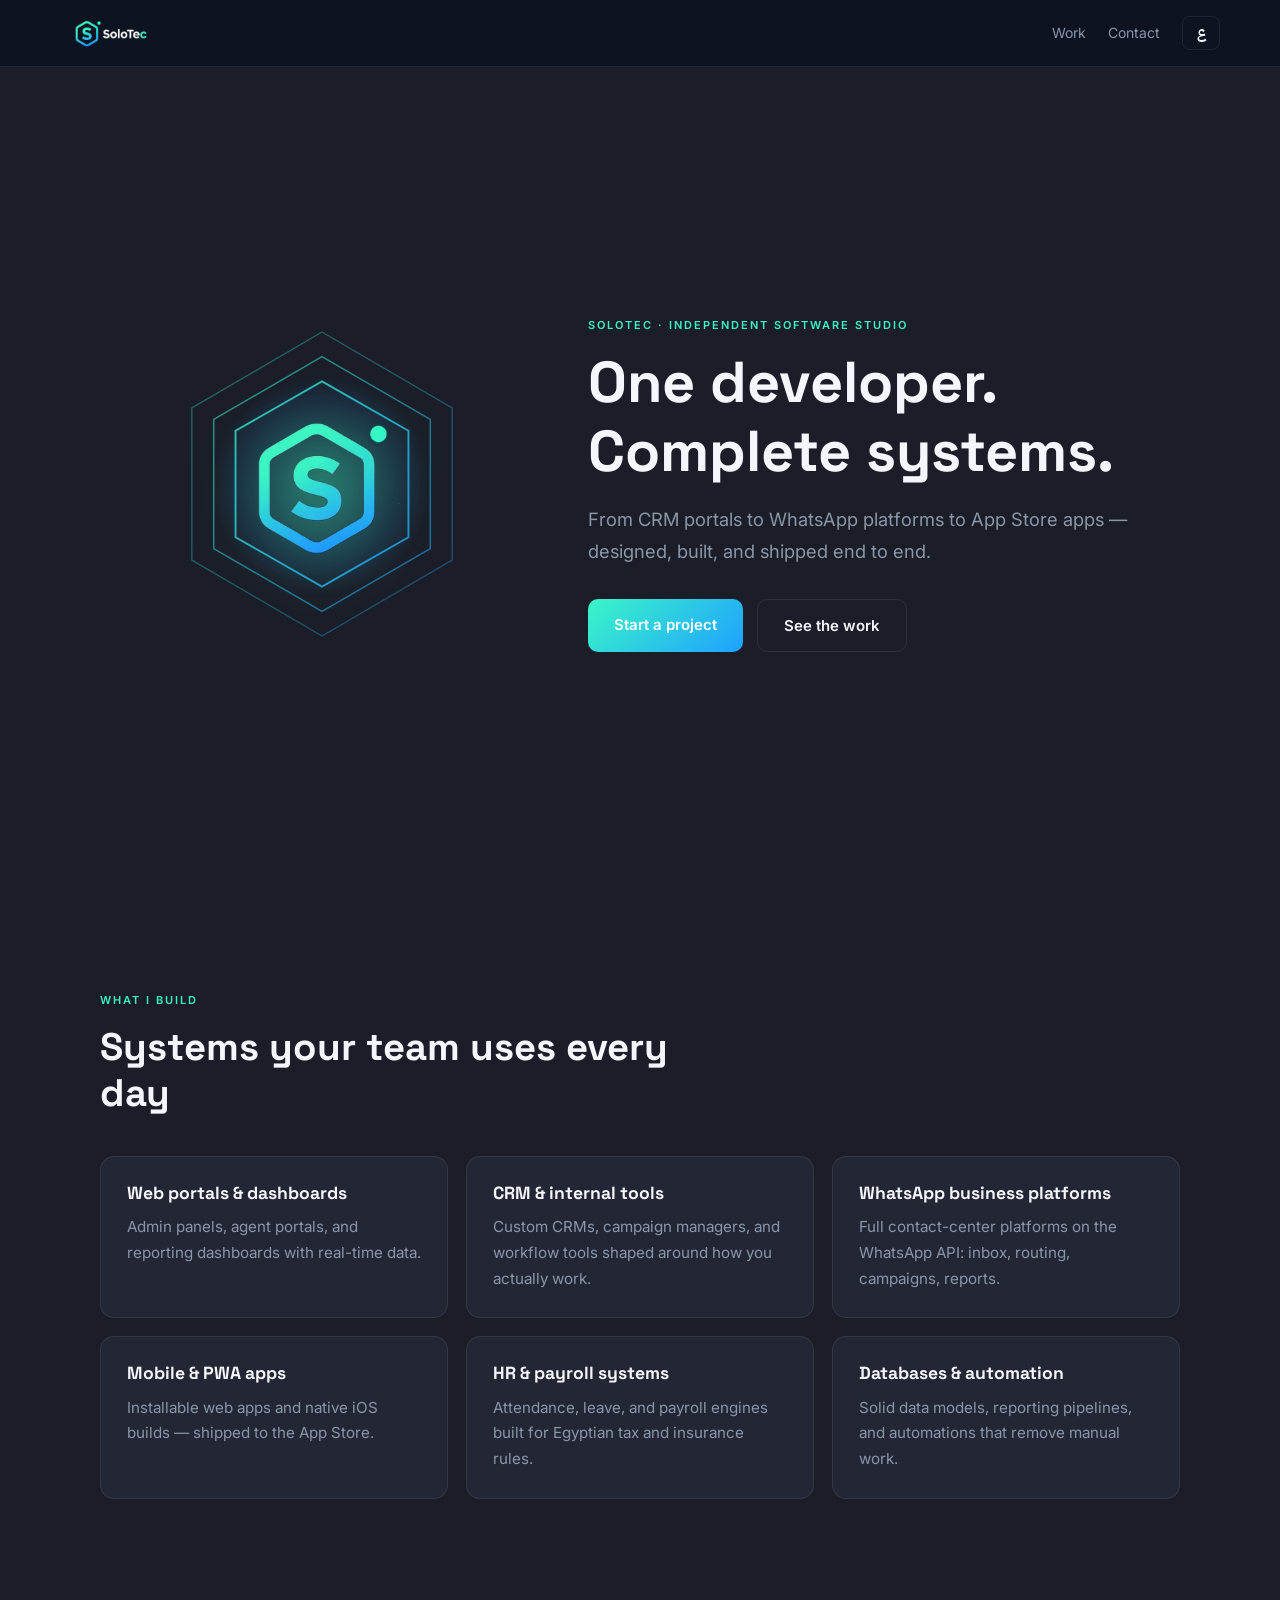
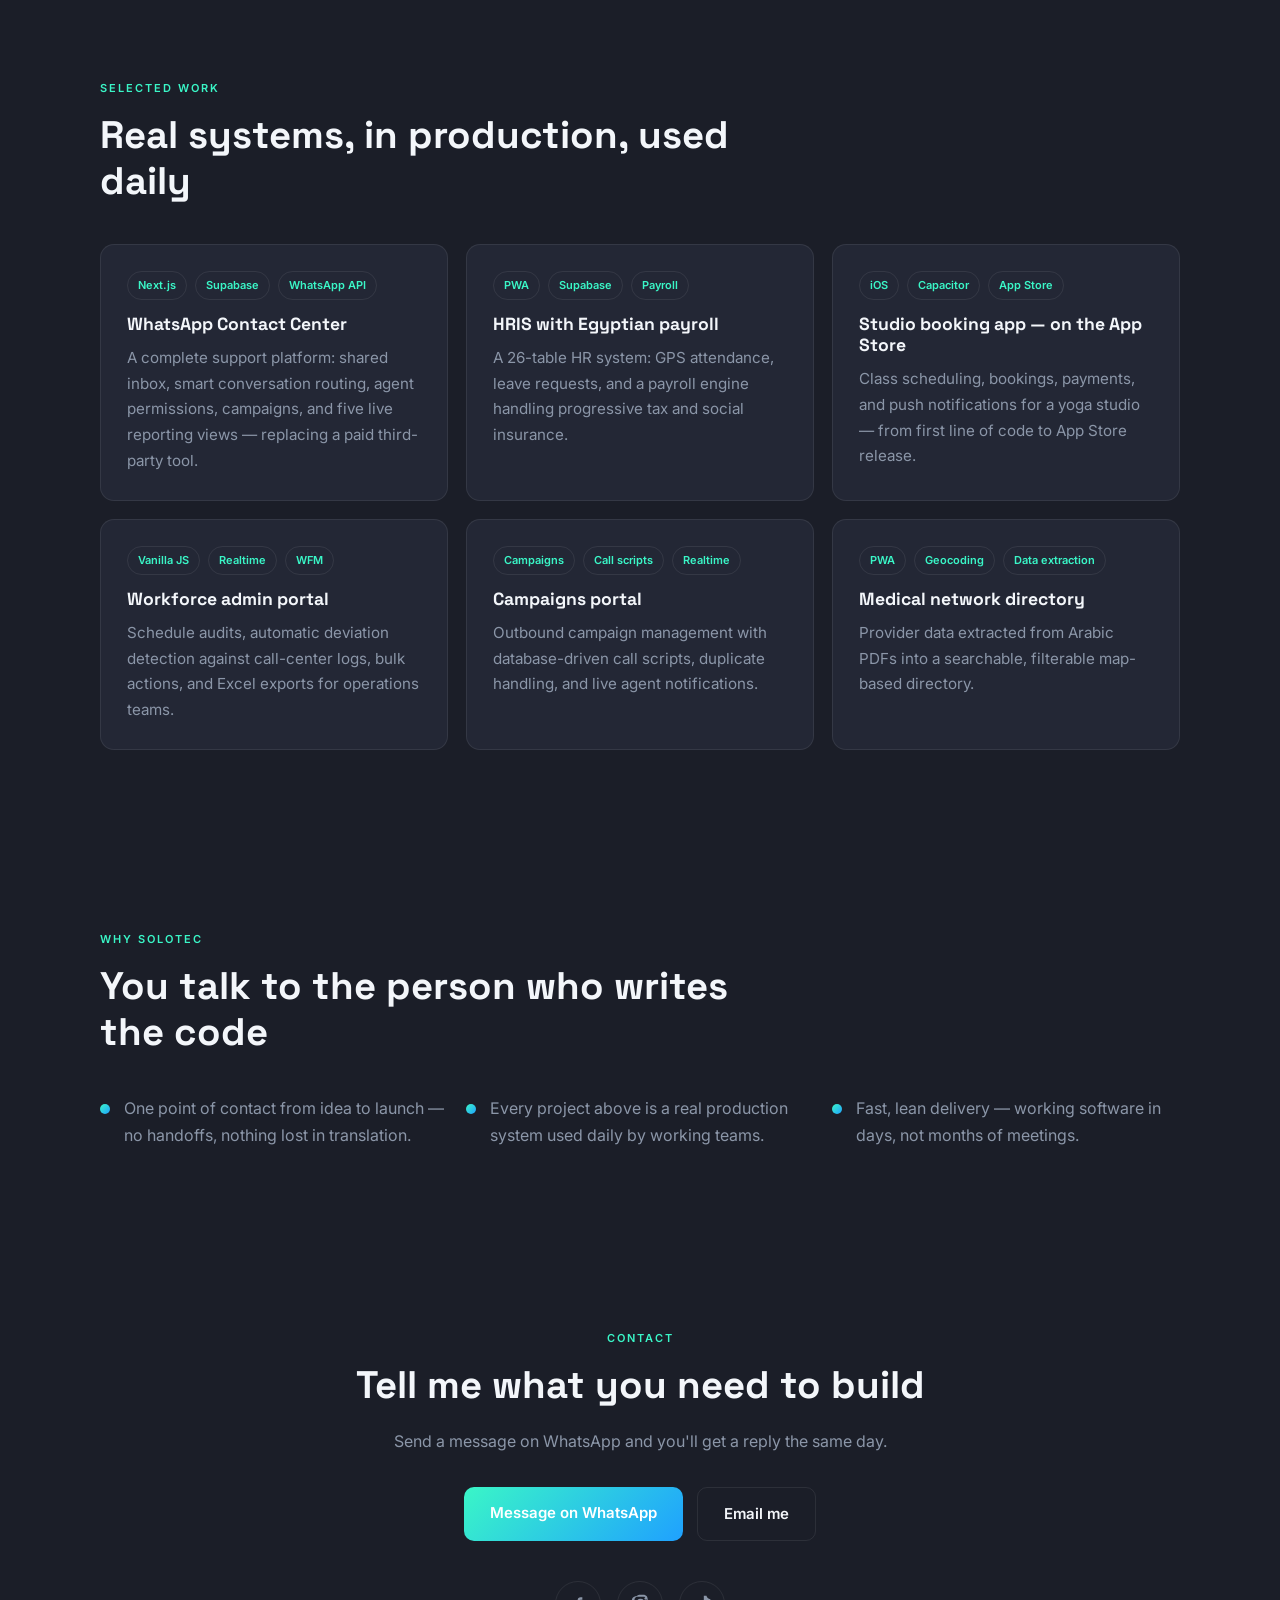
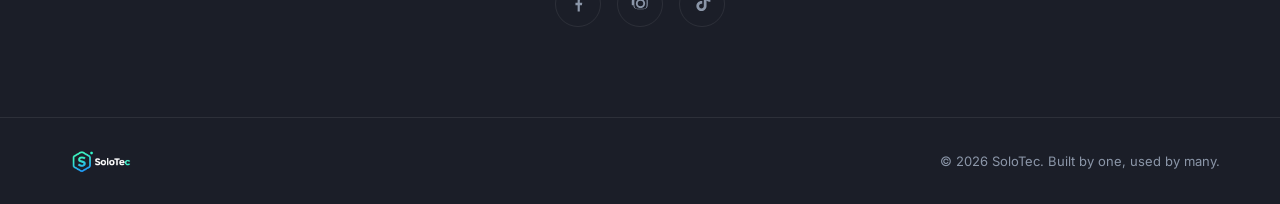
==== commit 40af7015: "Add files via upload" ====
--- a/index.html
+++ b/index.html
@@ -5,10 +5,13 @@
   <meta name="viewport" content="width=device-width, initial-scale=1.0">
   <title>SoloTec — One developer. Complete systems.</title>
   <meta name="description" content="SoloTec builds complete business systems — CRM portals, WhatsApp platforms, HR systems, and mobile apps — designed, built, and shipped end to end by one developer.">
-  <meta name="theme-color" content="#0B1220">
+  <meta name="theme-color" content="#1B1E28">
 
   <!-- ═══ Icons ═══ -->
-  <link rel="icon" type="image/png" sizes="64x64" href="assets/favicon.png">
+  <link rel="icon" href="assets/favicon.ico" sizes="any">
+  <link rel="icon" type="image/png" sizes="32x32" href="assets/favicon-light.png">
+  <link rel="icon" type="image/png" sizes="192x192" href="assets/icon-192.png">
+  <link rel="icon" type="image/png" sizes="512x512" href="assets/icon-512.png">
   <link rel="apple-touch-icon" href="assets/apple-touch-icon.png">
 
   <!-- ═══ Open Graph (social sharing card) ═══ -->
@@ -44,6 +47,18 @@
   <!-- ═══════════════ HERO ═══════════════ -->
   <header class="hero" id="top">
     <div class="hero-visual" aria-hidden="true">
+      <svg class="hero-rings" viewBox="0 0 400 400" xmlns="http://www.w3.org/2000/svg">
+        <defs>
+          <linearGradient id="ringGrad" x1="0%" y1="0%" x2="100%" y2="100%">
+            <stop offset="0%" stop-color="#3AF6C7"/>
+            <stop offset="100%" stop-color="#1FA1FF"/>
+          </linearGradient>
+        </defs>
+        <polygon class="ring ring-1" points="200,40 337,120 337,280 200,360 63,280 63,120" />
+        <polygon class="ring ring-2" points="200,66 314,132 314,268 200,334 86,268 86,132" />
+        <polygon class="ring ring-3" points="200,92 291,144 291,256 200,308 109,256 109,144" />
+      </svg>
+      <div class="hero-glow"></div>
       <img src="assets/logo-mark.png" alt="" class="hero-logo">
     </div>
     <div class="hero-copy">
--- a/styles.css
+++ b/styles.css
@@ -5,13 +5,13 @@
 
 /* ─── 1. TOKENS ─── */
 :root {
-  --teal:    #00B69B;
-  --blue:    #0EA5E9;
-  --grad:    linear-gradient(135deg, #00B69B, #0EA5E9);
-  --bg:      #0B1220;
-  --surface: #111A2C;
-  --text:    #F1F5F9;
-  --muted:   #8CA0B8;
+  --teal:    #3AF6C7;
+  --blue:    #1FA1FF;
+  --grad:    linear-gradient(135deg, #3AF6C7, #1FA1FF);
+  --bg:      #1B1E28;
+  --surface: #232735;
+  --text:    #F3F6FA;
+  --muted:   #8B96A8;
   --border:  rgba(255, 255, 255, 0.08);
   --radius:  14px;
 
@@ -131,15 +131,61 @@
 }
 
 .hero-visual {
-  width: clamp(220px, 28vw, 320px);
+  position: relative;
+  width: clamp(260px, 30vw, 380px);
+  aspect-ratio: 1 / 1;
   flex-shrink: 0;
+  display: flex;
+  align-items: center;
+  justify-content: center;
+}
+
+.hero-rings {
+  position: absolute;
+  inset: 0;
+  width: 100%;
+  height: 100%;
+  overflow: visible;
+}
+
+.hero-rings .ring {
+  fill: none;
+  stroke: url(#ringGrad);
+  transform-origin: 200px 200px;
+}
+
+.ring-1 {
+  stroke-width: 1.4;
+  opacity: 0.35;
+  animation: spinSlow 34s linear infinite;
+}
+.ring-2 {
+  stroke-width: 1.6;
+  opacity: 0.55;
+  animation: spinSlow 26s linear infinite reverse;
+}
+.ring-3 {
+  stroke-width: 2;
+  opacity: 0.8;
+  animation: pulseRing 4.5s ease-in-out infinite;
+}
+
+.hero-glow {
+  position: absolute;
+  width: 55%;
+  height: 55%;
+  border-radius: 50%;
+  background: radial-gradient(circle, rgba(58, 246, 199, 0.35), rgba(31, 161, 255, 0.12) 55%, transparent 75%);
+  filter: blur(6px);
+  animation: pulseGlow 4.5s ease-in-out infinite;
+}
+
+.hero-logo {
+  position: relative;
+  width: 46%;
+  height: auto;
   animation: floatY 6s ease-in-out infinite;
-}
-
-.hero-logo {
-  width: 100%;
-  height: auto;
-  filter: drop-shadow(0 10px 40px rgba(0, 182, 155, 0.25));
+  filter: drop-shadow(0 10px 30px rgba(58, 246, 199, 0.35));
 }
 
 .hero-copy { max-width: 560px; }
@@ -178,7 +224,7 @@
 }
 .btn-primary:hover {
   transform: translateY(-1px);
-  box-shadow: 0 6px 22px rgba(0, 182, 155, 0.35);
+  box-shadow: 0 6px 22px rgba(58, 246, 199, 0.35);
 }
 .btn-primary:active { transform: scale(0.98); }
 
@@ -215,7 +261,7 @@
 }
 .card:hover {
   transform: translateY(-3px);
-  border-color: rgba(0, 182, 155, 0.4);
+  border-color: rgba(58, 246, 199, 0.4);
 }
 
 .card h3 {
@@ -330,6 +376,21 @@
   50%      { transform: translateY(-10px); }
 }
 
+@keyframes spinSlow {
+  0%   { transform: rotate(0deg); }
+  100% { transform: rotate(360deg); }
+}
+
+@keyframes pulseRing {
+  0%, 100% { opacity: 0.8; transform: scale(1); }
+  50%      { opacity: 1;   transform: scale(1.03); }
+}
+
+@keyframes pulseGlow {
+  0%, 100% { opacity: 0.6; transform: scale(1); }
+  50%      { opacity: 1;   transform: scale(1.08); }
+}
+
 .reveal {
   opacity: 0;
   transform: translateY(18px);
@@ -342,7 +403,9 @@
 
 @media (prefers-reduced-motion: reduce) {
   html { scroll-behavior: auto; }
-  .hero-visual { animation: none; }
+  .hero-logo,
+  .ring-1, .ring-2, .ring-3,
+  .hero-glow { animation: none; }
   .reveal {
     opacity: 1;
     transform: none;
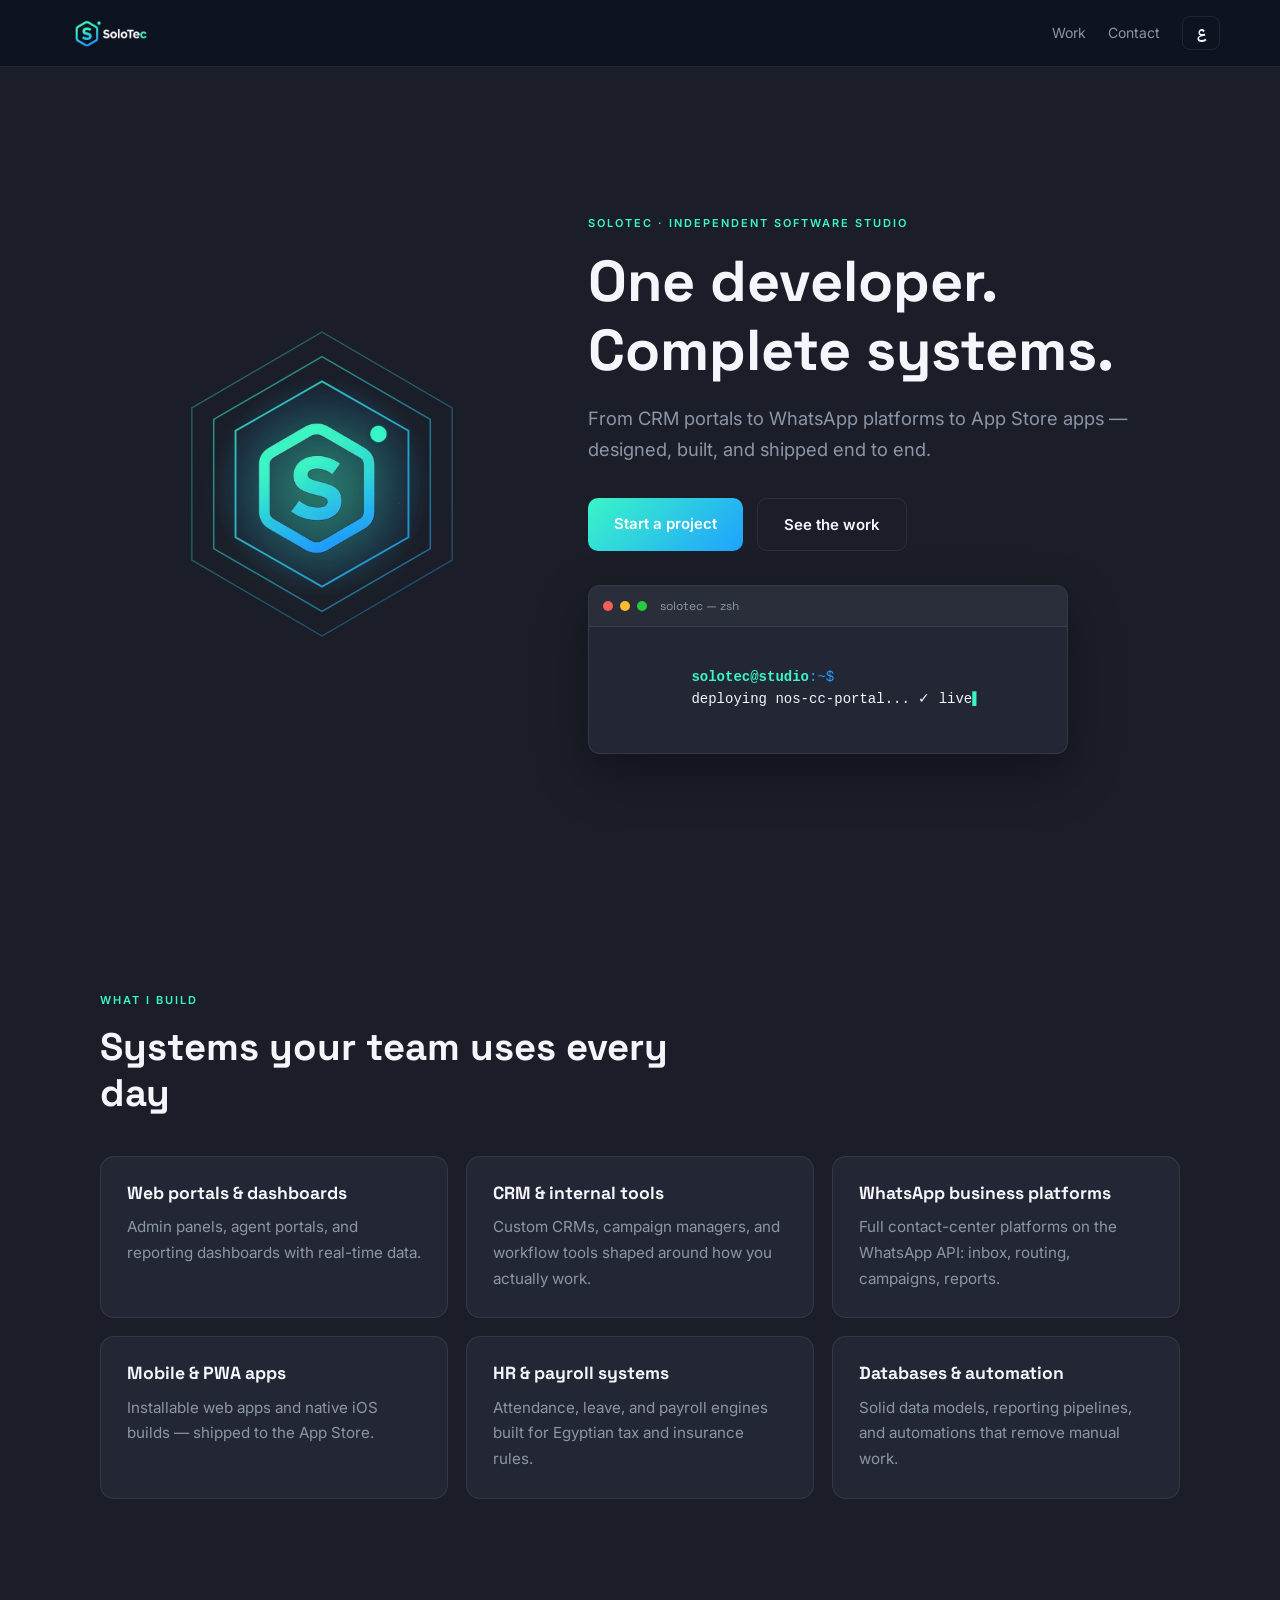
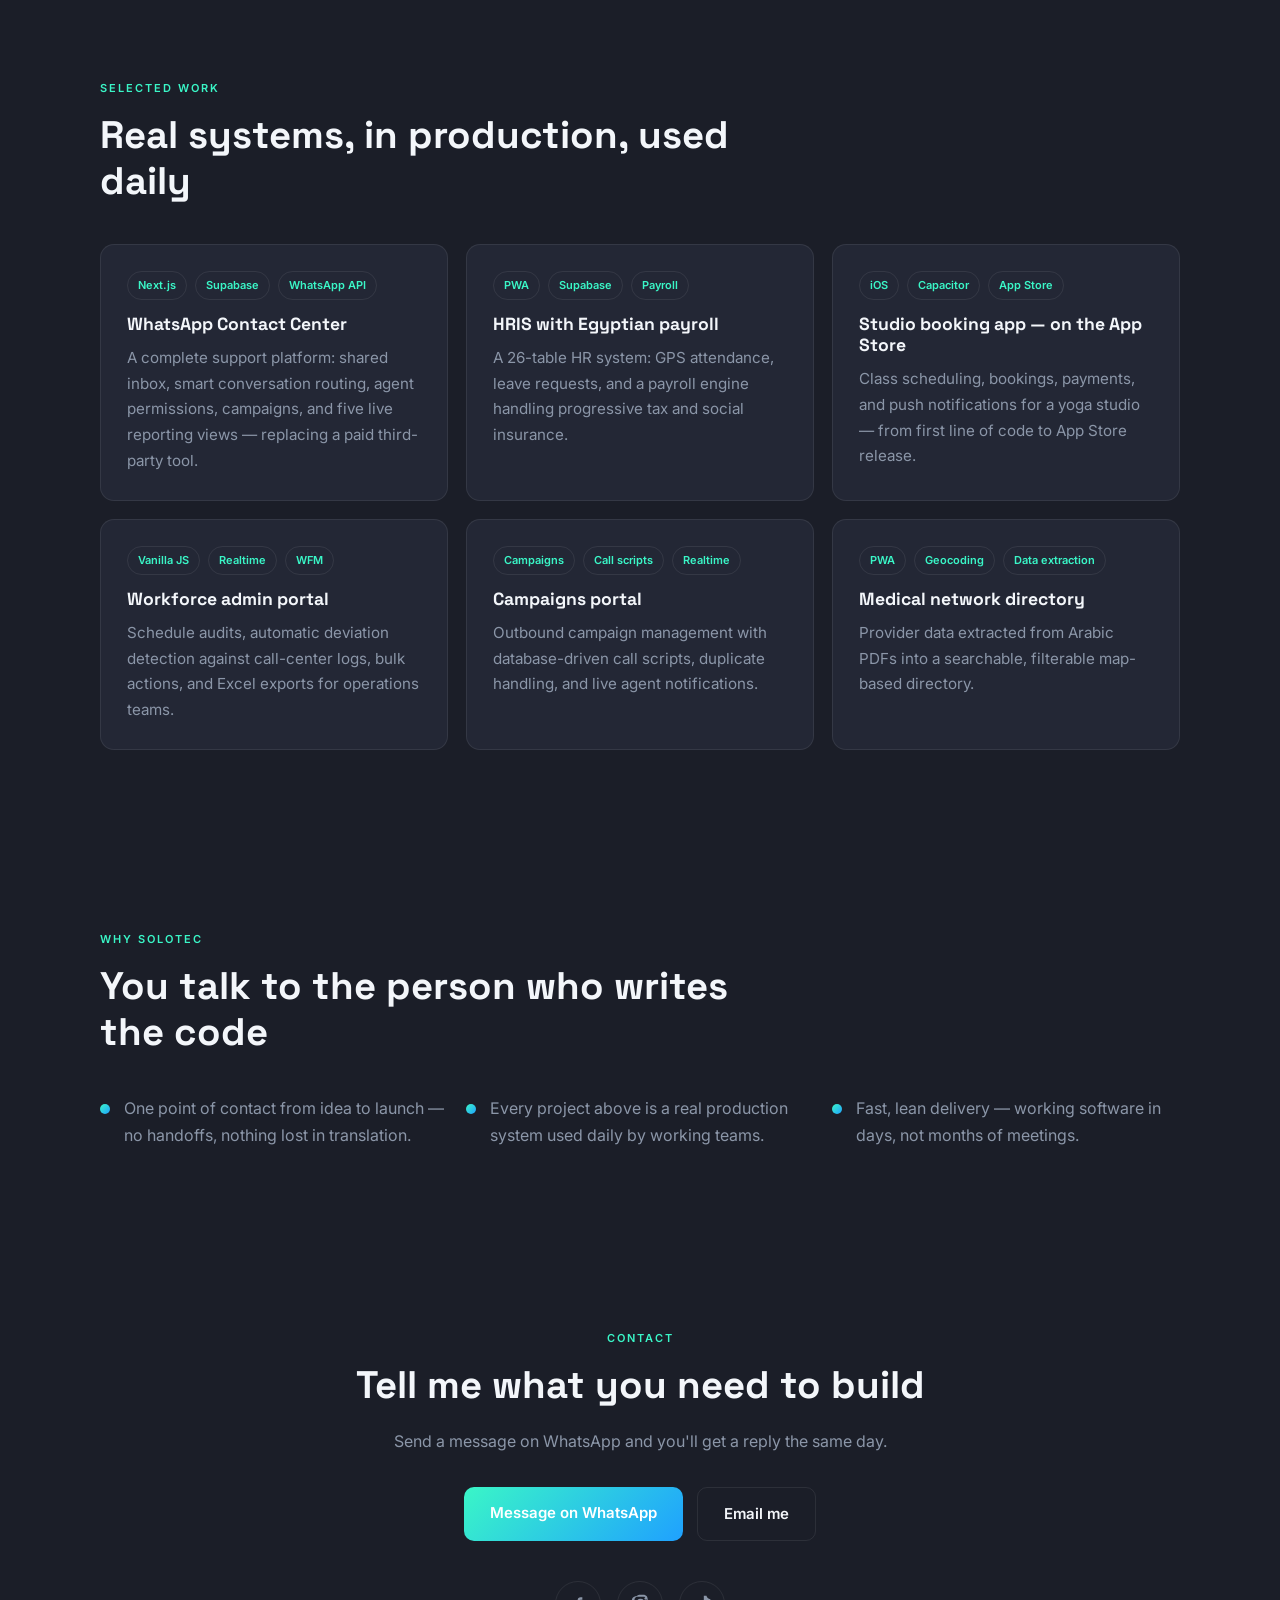
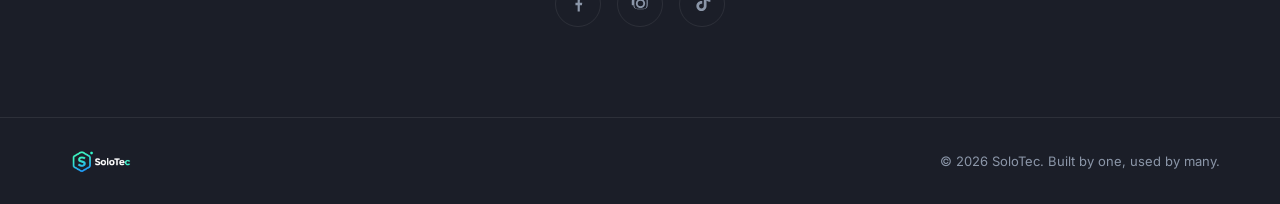
==== commit 3b6570a5: "Add files via upload" ====
--- a/index.html
+++ b/index.html
@@ -69,6 +69,19 @@
         <a href="https://wa.me/201111509666" class="btn btn-primary" data-i18n="cta_start" target="_blank" rel="noopener">Start a project</a>
         <a href="#work" class="btn btn-ghost" data-i18n="cta_work">See the work</a>
       </div>
+
+      <div class="terminal" aria-hidden="true">
+        <div class="terminal-bar">
+          <span class="term-dot dot-red"></span>
+          <span class="term-dot dot-yellow"></span>
+          <span class="term-dot dot-green"></span>
+          <span class="terminal-title">solotec — zsh</span>
+        </div>
+        <div class="terminal-body">
+          <span class="terminal-prompt">solotec@studio</span><span class="terminal-colon">:~$</span>
+          <span class="terminal-text" id="terminalText"></span><span class="terminal-cursor">▌</span>
+        </div>
+      </div>
     </div>
   </header>
 
--- a/styles.css
+++ b/styles.css
@@ -205,6 +205,81 @@
   display: flex;
   gap: 14px;
   flex-wrap: wrap;
+  margin-bottom: 34px;
+}
+
+.terminal {
+  max-width: 480px;
+  background: var(--surface);
+  border: 1px solid var(--border);
+  border-radius: 12px;
+  overflow: hidden;
+  box-shadow: 0 20px 50px rgba(0, 0, 0, 0.35);
+  direction: ltr;
+  text-align: left;
+}
+
+.terminal-bar {
+  display: flex;
+  align-items: center;
+  gap: 7px;
+  padding: 10px 14px;
+  background: rgba(255, 255, 255, 0.03);
+  border-bottom: 1px solid var(--border);
+}
+
+.term-dot {
+  width: 10px;
+  height: 10px;
+  border-radius: 50%;
+  flex-shrink: 0;
+}
+.dot-red    { background: #FF5F57; }
+.dot-yellow { background: #FEBC2E; }
+.dot-green  { background: #28C840; }
+
+.terminal-title {
+  margin-inline-start: 6px;
+  font-family: 'Space Grotesk', monospace;
+  font-size: 12px;
+  color: var(--muted);
+}
+
+.terminal-body {
+  padding: 16px 18px 20px;
+  font-family: 'SFMono-Regular', Consolas, 'Liberation Mono', Menlo, monospace;
+  font-size: 14px;
+  line-height: 1.6;
+  min-height: 24px;
+  direction: ltr;
+  text-align: left;
+  white-space: pre-wrap;
+  word-break: break-word;
+}
+
+.terminal-prompt {
+  color: var(--teal);
+  font-weight: 600;
+}
+
+.terminal-colon {
+  color: var(--blue);
+  margin-inline-end: 8px;
+}
+
+.terminal-text {
+  color: var(--text);
+}
+
+.terminal-cursor {
+  display: inline-block;
+  color: var(--teal);
+  animation: blink 1s step-end infinite;
+}
+
+@keyframes blink {
+  0%, 100% { opacity: 1; }
+  50%      { opacity: 0; }
 }
 
 
@@ -405,7 +480,8 @@
   html { scroll-behavior: auto; }
   .hero-logo,
   .ring-1, .ring-2, .ring-3,
-  .hero-glow { animation: none; }
+  .hero-glow,
+  .terminal-cursor { animation: none; }
   .reveal {
     opacity: 1;
     transform: none;
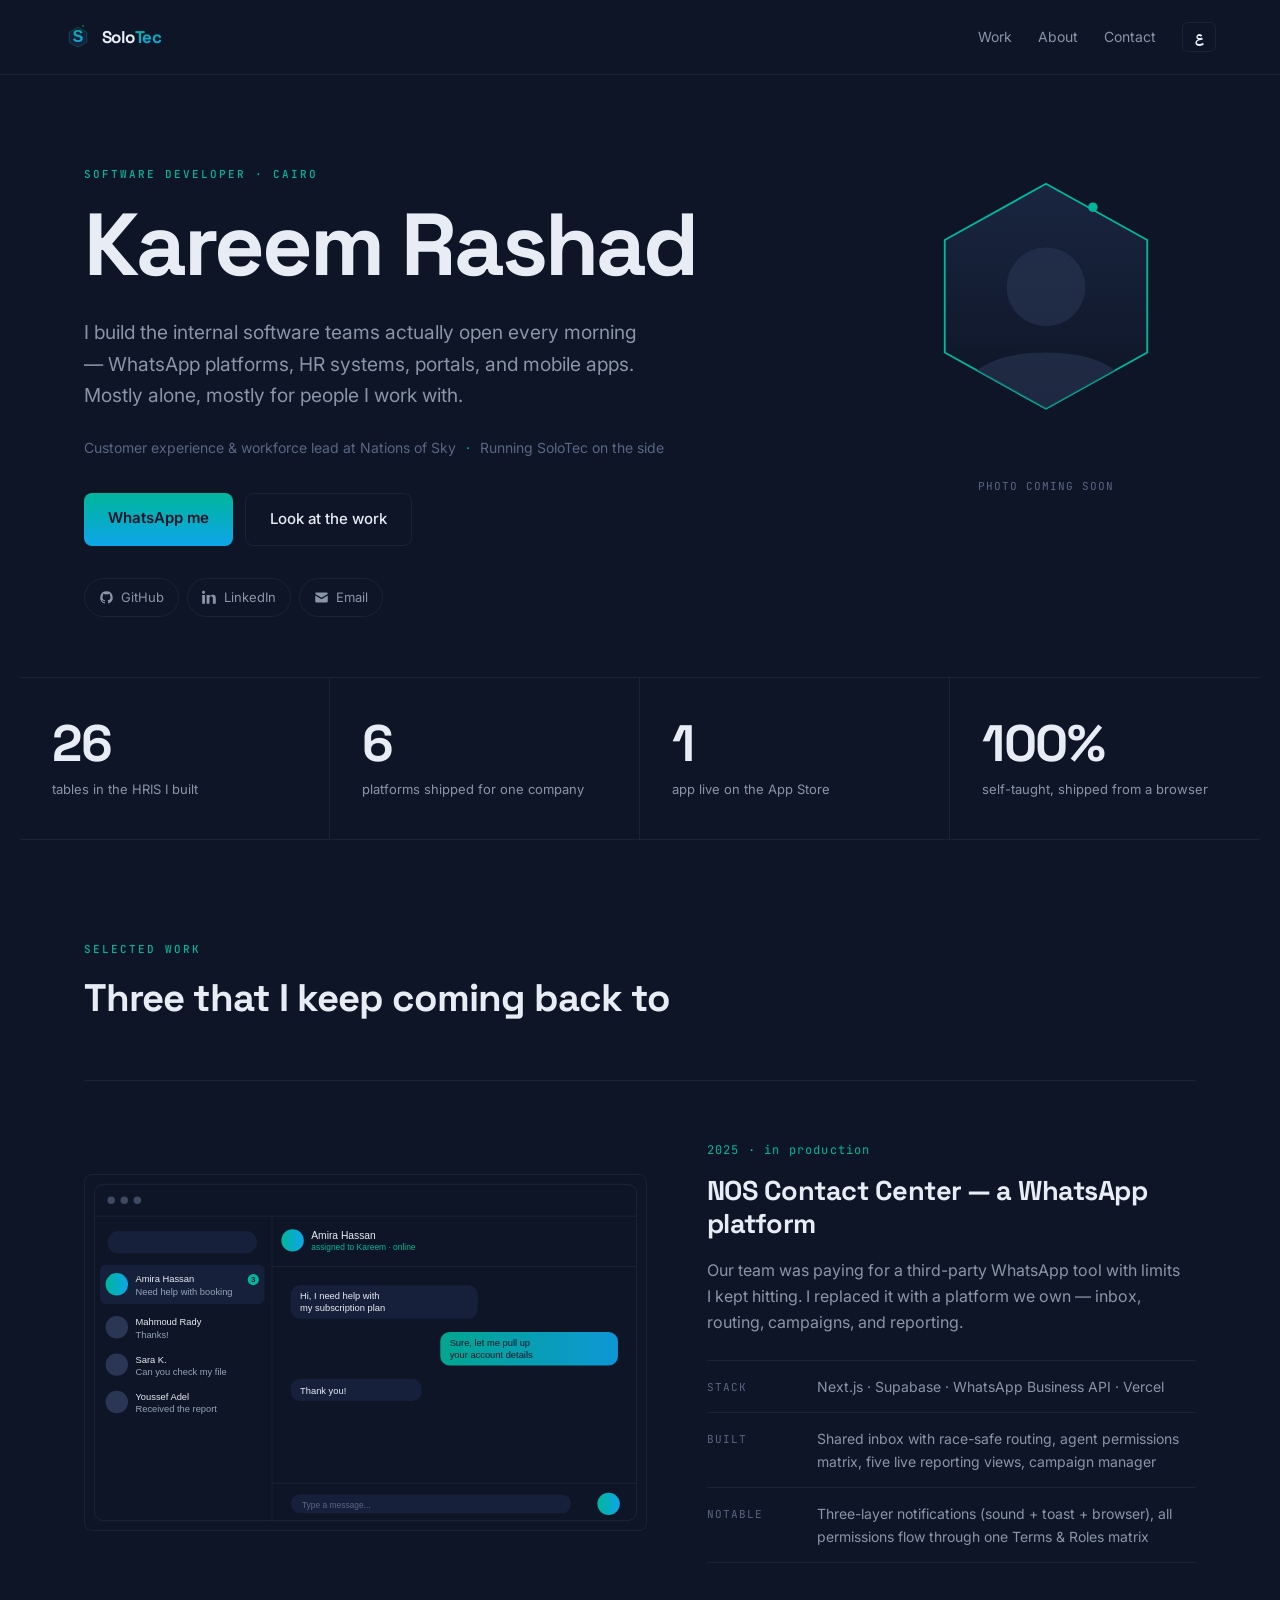
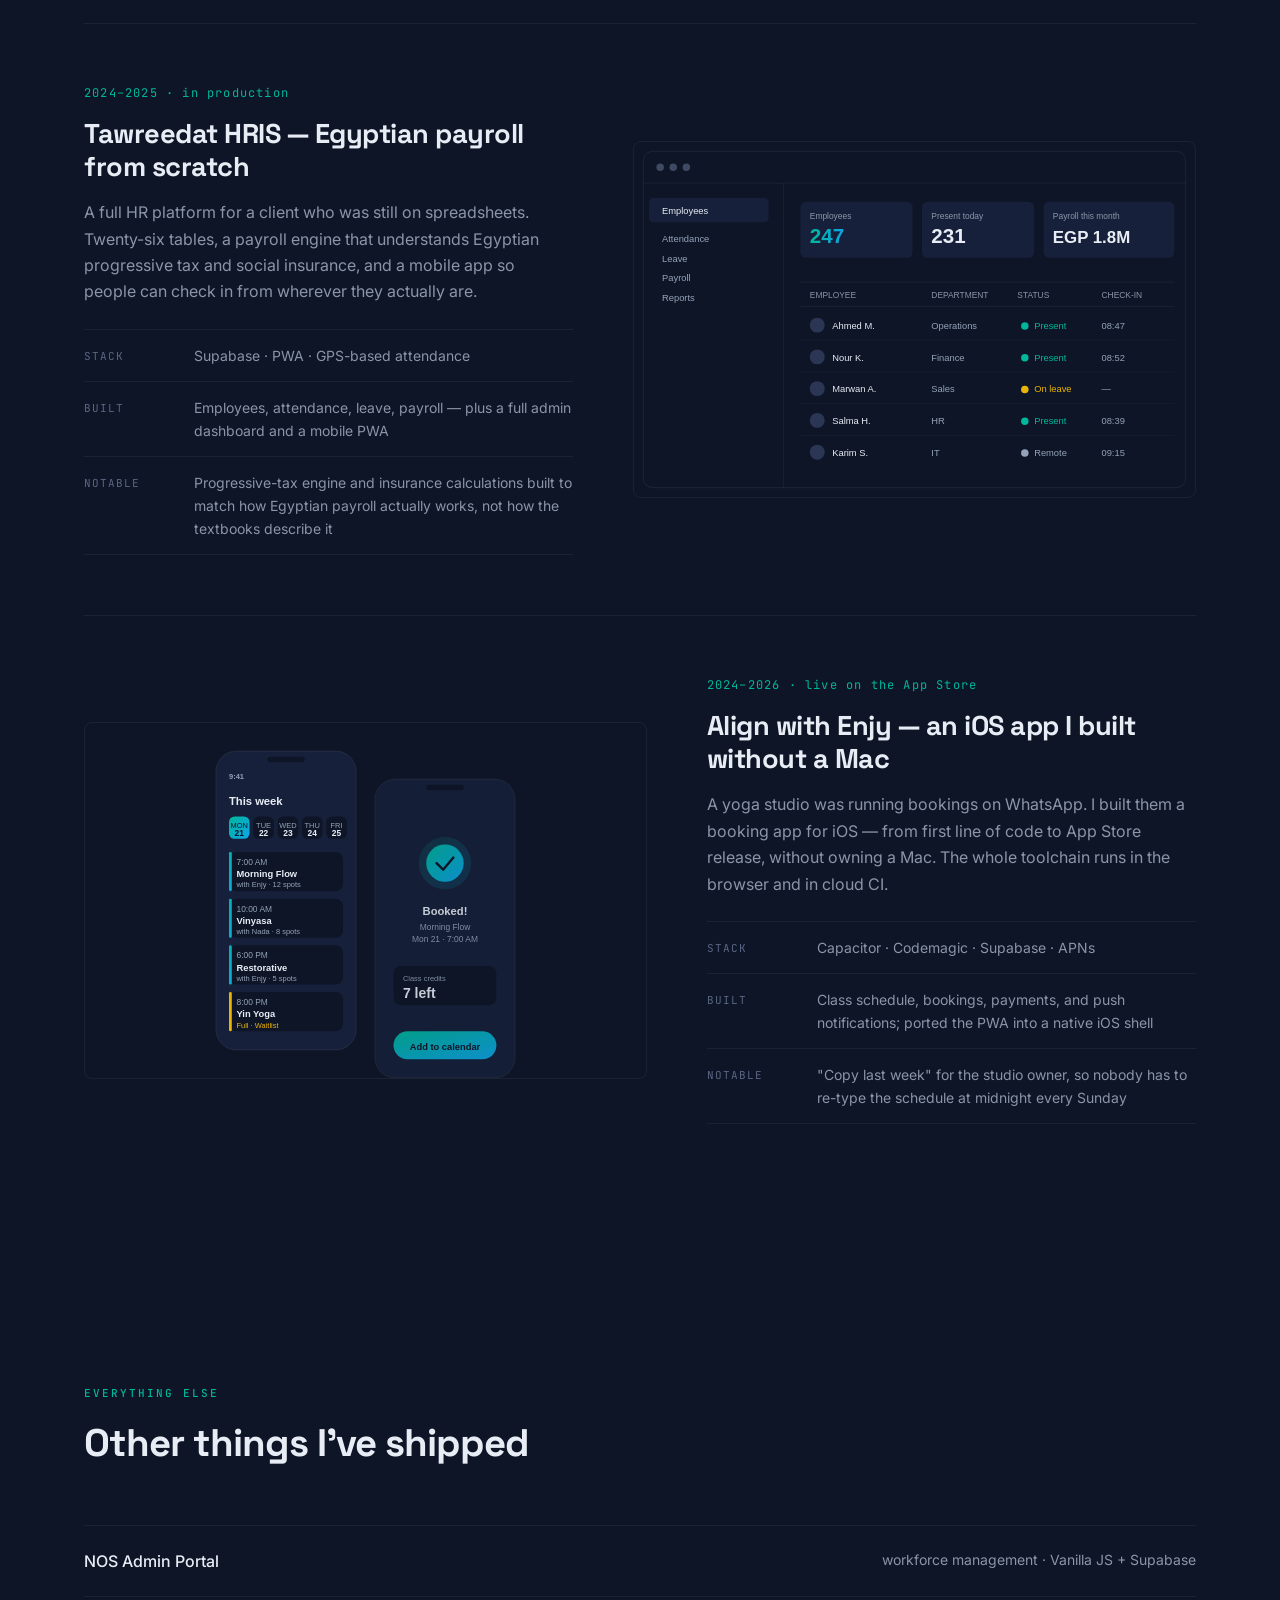
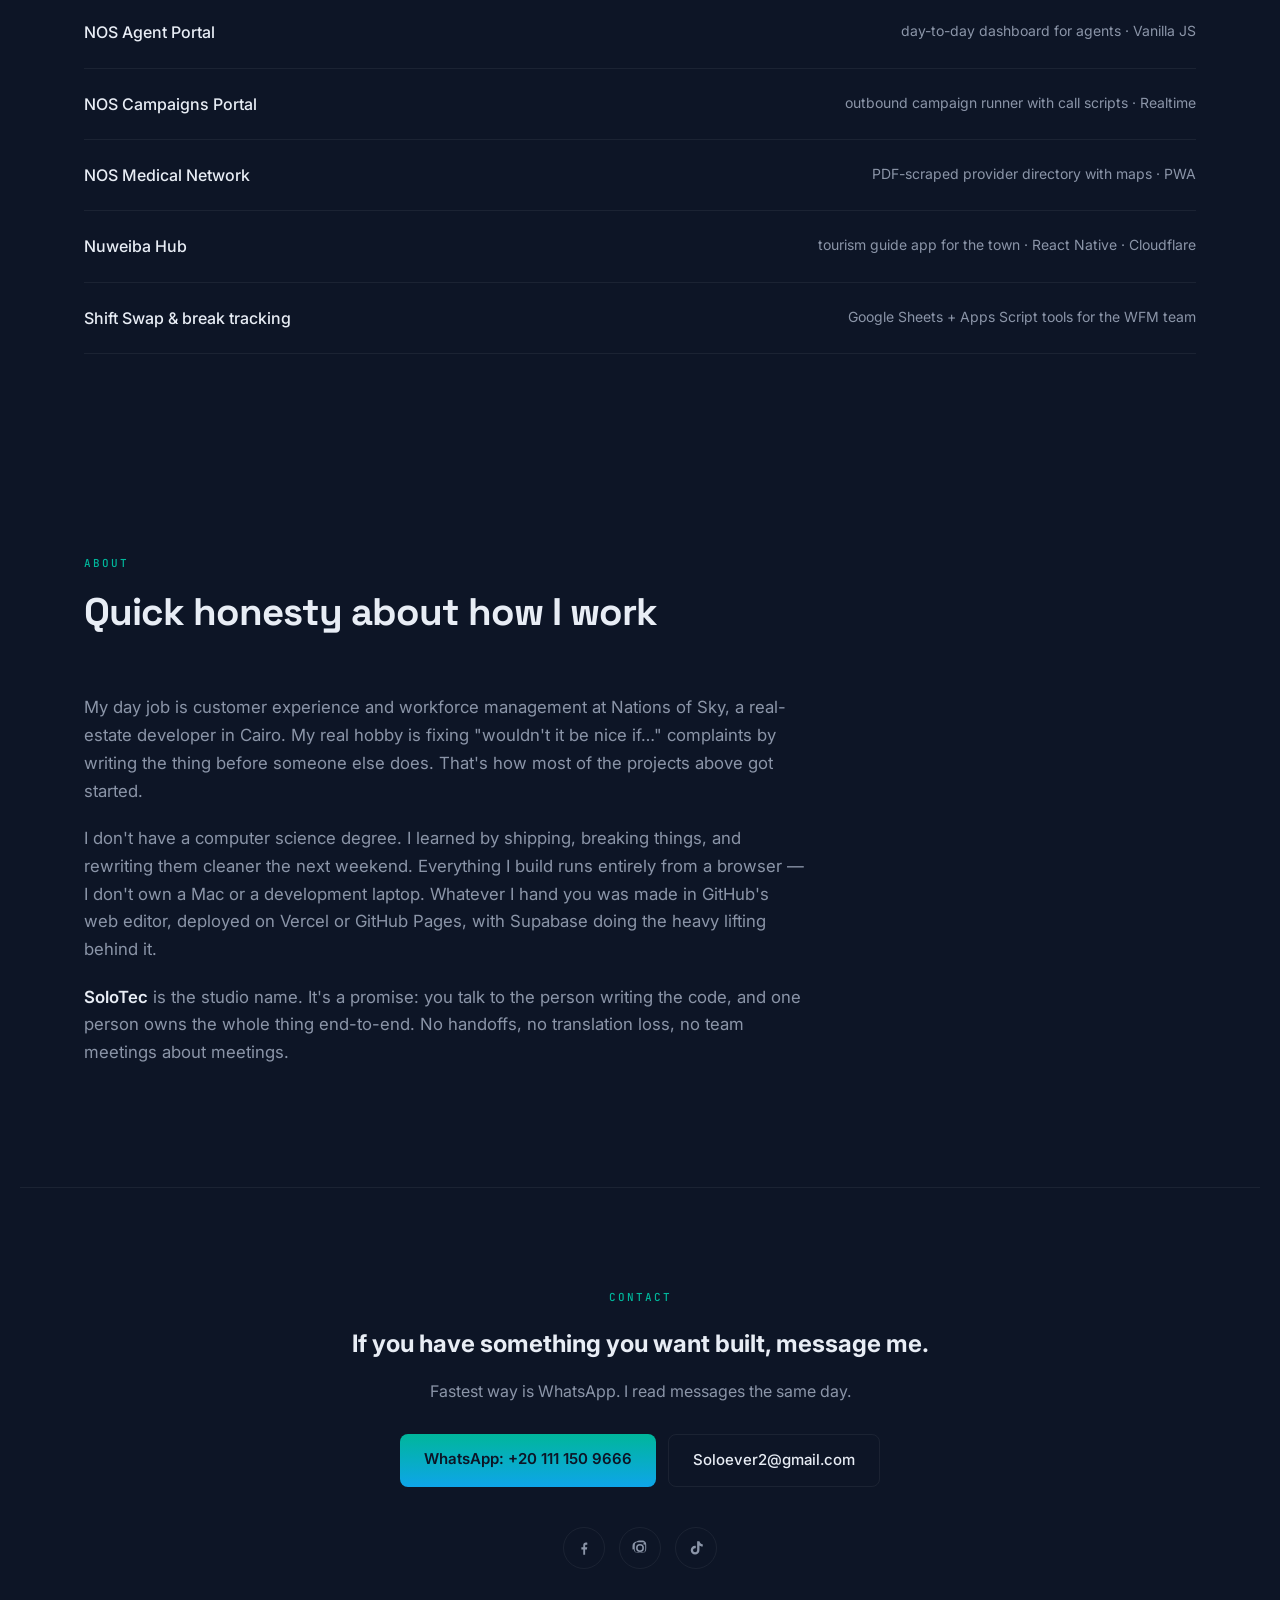
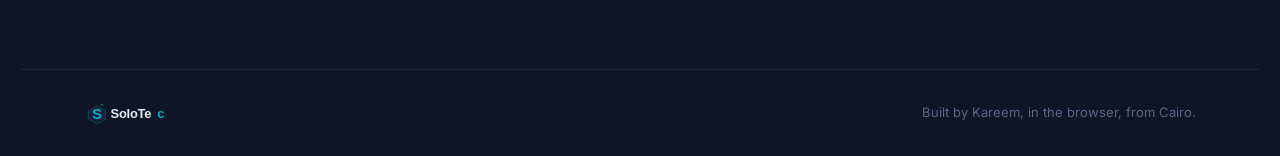
==== commit 479d8e7a: "Add files via upload" ====
--- a/index.html
+++ b/index.html
@@ -3,30 +3,25 @@
 <head>
   <meta charset="UTF-8">
   <meta name="viewport" content="width=device-width, initial-scale=1.0">
-  <title>SoloTec — One developer. Complete systems.</title>
-  <meta name="description" content="SoloTec builds complete business systems — CRM portals, WhatsApp platforms, HR systems, and mobile apps — designed, built, and shipped end to end by one developer.">
-  <meta name="theme-color" content="#1B1E28">
-
-  <!-- ═══ Icons ═══ -->
-  <link rel="icon" href="assets/favicon.ico" sizes="any">
-  <link rel="icon" type="image/png" sizes="32x32" href="assets/favicon-light.png">
-  <link rel="icon" type="image/png" sizes="192x192" href="assets/icon-192.png">
-  <link rel="icon" type="image/png" sizes="512x512" href="assets/icon-512.png">
-  <link rel="apple-touch-icon" href="assets/apple-touch-icon.png">
-
-  <!-- ═══ Open Graph (social sharing card) ═══ -->
-  <meta property="og:title" content="SoloTec — One developer. Complete systems.">
-  <meta property="og:description" content="CRM portals, WhatsApp platforms, HR systems, and App Store apps — built end to end.">
+  <title>Kareem Rashad — Software developer, Cairo</title>
+  <meta name="description" content="I'm Kareem, a software developer in Cairo. I build the internal tools teams actually use every day — WhatsApp platforms, HR systems, portals, and mobile apps.">
+  <meta name="theme-color" content="#0D1526">
+
+  <link rel="icon" type="image/svg+xml" href="assets/logo-mark.svg">
+  <link rel="icon" type="image/png" sizes="64x64" href="assets/icons/favicon.png">
+  <link rel="apple-touch-icon" href="assets/icons/apple-touch-icon.png">
+
+  <meta property="og:title" content="Kareem Rashad — Software developer, Cairo">
+  <meta property="og:description" content="I build internal tools teams actually use every day — WhatsApp platforms, HR systems, portals, and mobile apps.">
   <meta property="og:type" content="website">
-  <meta property="og:image" content="assets/og-image.png">
+  <meta property="og:image" content="assets/icons/og-image.png">
   <meta property="og:image:width" content="1200">
   <meta property="og:image:height" content="630">
   <meta name="twitter:card" content="summary_large_image">
 
-  <!-- ═══ Fonts ═══ -->
   <link rel="preconnect" href="https://fonts.googleapis.com">
   <link rel="preconnect" href="https://fonts.gstatic.com" crossorigin>
-  <link href="https://fonts.googleapis.com/css2?family=Space+Grotesk:wght@500;700&family=Inter:wght@400;500;600&family=IBM+Plex+Sans+Arabic:wght@400;500;700&display=swap" rel="stylesheet">
+  <link href="https://fonts.googleapis.com/css2?family=Space+Grotesk:wght@500;700&family=Inter:wght@400;500;600&family=JetBrains+Mono:wght@500&family=IBM+Plex+Sans+Arabic:wght@400;500;700&display=swap" rel="stylesheet">
 
   <link rel="stylesheet" href="styles.css">
 </head>
@@ -34,182 +29,236 @@
 
   <!-- ═══════════════ NAV ═══════════════ -->
   <nav class="nav">
-    <a href="#top" class="nav-logo" aria-label="SoloTec home">
-      <img src="assets/logo-wordmark.png" alt="SoloTec" class="nav-logo-img">
+    <a href="#top" class="nav-brand" aria-label="SoloTec">
+      <img src="assets/logo-mark.svg" alt="" class="nav-mark">
+      <span class="nav-word">Solo<span class="grad">Tec</span></span>
     </a>
     <div class="nav-actions">
-      <a href="#work" data-i18n="nav_work" class="nav-link">Work</a>
-      <a href="#contact" data-i18n="nav_contact" class="nav-link">Contact</a>
+      <a href="#work" class="nav-link" data-i18n="nav_work">Work</a>
+      <a href="#about" class="nav-link" data-i18n="nav_about">About</a>
+      <a href="#contact" class="nav-link" data-i18n="nav_contact">Contact</a>
       <button id="langToggle" class="lang-toggle" aria-label="Switch language">ع</button>
     </div>
   </nav>
 
   <!-- ═══════════════ HERO ═══════════════ -->
   <header class="hero" id="top">
-    <div class="hero-visual" aria-hidden="true">
-      <svg class="hero-rings" viewBox="0 0 400 400" xmlns="http://www.w3.org/2000/svg">
-        <defs>
-          <linearGradient id="ringGrad" x1="0%" y1="0%" x2="100%" y2="100%">
-            <stop offset="0%" stop-color="#3AF6C7"/>
-            <stop offset="100%" stop-color="#1FA1FF"/>
-          </linearGradient>
-        </defs>
-        <polygon class="ring ring-1" points="200,40 337,120 337,280 200,360 63,280 63,120" />
-        <polygon class="ring ring-2" points="200,66 314,132 314,268 200,334 86,268 86,132" />
-        <polygon class="ring ring-3" points="200,92 291,144 291,256 200,308 109,256 109,144" />
-      </svg>
-      <div class="hero-glow"></div>
-      <img src="assets/logo-mark.png" alt="" class="hero-logo">
-    </div>
-    <div class="hero-copy">
-      <p class="eyebrow" data-i18n="hero_eyebrow">SOLOTEC · INDEPENDENT SOFTWARE STUDIO</p>
-      <h1 data-i18n="hero_title">One developer.<br>Complete systems.</h1>
-      <p class="hero-sub" data-i18n="hero_sub">From CRM portals to WhatsApp platforms to App Store apps — designed, built, and shipped end to end.</p>
+    <div class="hero-main">
+      <p class="eyebrow" data-i18n="hero_eyebrow">SOFTWARE DEVELOPER · CAIRO</p>
+      <h1 class="hero-name" data-i18n="hero_name">Kareem Rashad</h1>
+      <p class="hero-lede" data-i18n="hero_lede">
+        I build the internal software teams actually open every morning — WhatsApp platforms,
+        HR systems, portals, and mobile apps. Mostly alone, mostly for people I work with.
+      </p>
+      <div class="hero-meta">
+        <span data-i18n="hero_meta_role">Customer experience &amp; workforce lead at Nations of Sky</span>
+        <span class="dot-sep">·</span>
+        <span data-i18n="hero_meta_studio">Running SoloTec on the side</span>
+      </div>
       <div class="hero-cta">
-        <a href="https://wa.me/201111509666" class="btn btn-primary" data-i18n="cta_start" target="_blank" rel="noopener">Start a project</a>
-        <a href="#work" class="btn btn-ghost" data-i18n="cta_work">See the work</a>
-      </div>
-
-      <div class="terminal" aria-hidden="true">
-        <div class="terminal-bar">
-          <span class="term-dot dot-red"></span>
-          <span class="term-dot dot-yellow"></span>
-          <span class="term-dot dot-green"></span>
-          <span class="terminal-title">solotec — zsh</span>
-        </div>
-        <div class="terminal-body">
-          <span class="terminal-prompt">solotec@studio</span><span class="terminal-colon">:~$</span>
-          <span class="terminal-text" id="terminalText"></span><span class="terminal-cursor">▌</span>
-        </div>
-      </div>
-    </div>
+        <a href="https://wa.me/201111509666" class="btn btn-primary" target="_blank" rel="noopener" data-i18n="cta_wa">WhatsApp me</a>
+        <a href="#work" class="btn btn-ghost" data-i18n="cta_work">Look at the work</a>
+      </div>
+      <div class="hero-links">
+        <a href="https://github.com/soloever2-maker" target="_blank" rel="noopener" class="pill-link">
+          <svg viewBox="0 0 24 24" aria-hidden="true"><path fill="currentColor" d="M12 2a10 10 0 0 0-3.16 19.5c.5.09.68-.22.68-.48v-1.7c-2.78.6-3.37-1.34-3.37-1.34-.45-1.16-1.11-1.47-1.11-1.47-.9-.62.07-.61.07-.61 1 .07 1.53 1.03 1.53 1.03.89 1.52 2.34 1.08 2.91.82.09-.65.35-1.09.63-1.34-2.22-.25-4.55-1.11-4.55-4.94 0-1.09.39-1.98 1.03-2.68-.1-.25-.45-1.27.1-2.65 0 0 .84-.27 2.75 1.02a9.6 9.6 0 0 1 5 0c1.91-1.29 2.75-1.02 2.75-1.02.55 1.38.2 2.4.1 2.65.64.7 1.03 1.59 1.03 2.68 0 3.84-2.34 4.68-4.57 4.93.36.31.68.92.68 1.85v2.74c0 .27.18.58.69.48A10 10 0 0 0 12 2Z"/></svg>
+          GitHub
+        </a>
+        <a href="https://www.linkedin.com/in/kareem-rashad-93b258a2/" target="_blank" rel="noopener" class="pill-link">
+          <svg viewBox="0 0 24 24" aria-hidden="true"><path fill="currentColor" d="M4.98 3.5C4.98 4.88 3.87 6 2.5 6S0 4.88 0 3.5 1.12 1 2.5 1s2.48 1.12 2.48 2.5ZM.22 8h4.56v14H.22V8ZM8 8h4.37v1.93h.06c.61-1.16 2.1-2.38 4.32-2.38C21.4 7.55 22 10.13 22 13.34V22h-4.56v-7.7c0-1.83-.03-4.19-2.55-4.19-2.56 0-2.95 2-2.95 4.06V22H7.4V8H8Z"/></svg>
+          LinkedIn
+        </a>
+        <a href="mailto:Soloever2@gmail.com" class="pill-link">
+          <svg viewBox="0 0 24 24" aria-hidden="true"><path fill="currentColor" d="M2 6a2 2 0 0 1 2-2h16a2 2 0 0 1 2 2v.4l-10 6-10-6V6Zm0 2.75V18a2 2 0 0 0 2 2h16a2 2 0 0 0 2-2V8.75l-10 6-10-6Z"/></svg>
+          Email
+        </a>
+      </div>
+    </div>
+
+    <aside class="hero-portrait" aria-hidden="true">
+      <img src="assets/portrait-placeholder.svg" alt="">
+      <p class="portrait-note" data-i18n="portrait_note">Photo coming soon</p>
+    </aside>
   </header>
 
-  <!-- ═══════════════ SERVICES ═══════════════ -->
-  <section class="section" id="services">
-    <p class="eyebrow" data-i18n="svc_eyebrow">WHAT I BUILD</p>
-    <h2 data-i18n="svc_title">Systems your team uses every day</h2>
-    <div class="grid services-grid">
-      <article class="card reveal">
-        <h3 data-i18n="svc1_t">Web portals &amp; dashboards</h3>
-        <p data-i18n="svc1_d">Admin panels, agent portals, and reporting dashboards with real-time data.</p>
-      </article>
-      <article class="card reveal">
-        <h3 data-i18n="svc2_t">CRM &amp; internal tools</h3>
-        <p data-i18n="svc2_d">Custom CRMs, campaign managers, and workflow tools shaped around how you actually work.</p>
-      </article>
-      <article class="card reveal">
-        <h3 data-i18n="svc3_t">WhatsApp business platforms</h3>
-        <p data-i18n="svc3_d">Full contact-center platforms on the WhatsApp API: inbox, routing, campaigns, reports.</p>
-      </article>
-      <article class="card reveal">
-        <h3 data-i18n="svc4_t">Mobile &amp; PWA apps</h3>
-        <p data-i18n="svc4_d">Installable web apps and native iOS builds — shipped to the App Store.</p>
-      </article>
-      <article class="card reveal">
-        <h3 data-i18n="svc5_t">HR &amp; payroll systems</h3>
-        <p data-i18n="svc5_d">Attendance, leave, and payroll engines built for Egyptian tax and insurance rules.</p>
-      </article>
-      <article class="card reveal">
-        <h3 data-i18n="svc6_t">Databases &amp; automation</h3>
-        <p data-i18n="svc6_d">Solid data models, reporting pipelines, and automations that remove manual work.</p>
-      </article>
-    </div>
-  </section>
-
-  <!-- ═══════════════ WORK ═══════════════ -->
+  <!-- ═══════════════ STATS ═══════════════ -->
+  <section class="stats-band">
+    <div class="stat">
+      <div class="stat-num">26</div>
+      <div class="stat-label" data-i18n="stat1">tables in the HRIS I built</div>
+    </div>
+    <div class="stat">
+      <div class="stat-num">6</div>
+      <div class="stat-label" data-i18n="stat2">platforms shipped for one company</div>
+    </div>
+    <div class="stat">
+      <div class="stat-num">1</div>
+      <div class="stat-label" data-i18n="stat3">app live on the App Store</div>
+    </div>
+    <div class="stat">
+      <div class="stat-num">100%</div>
+      <div class="stat-label" data-i18n="stat4">self-taught, shipped from a browser</div>
+    </div>
+  </section>
+
+  <!-- ═══════════════ WORK — 3 case studies ═══════════════ -->
   <section class="section" id="work">
-    <p class="eyebrow" data-i18n="work_eyebrow">SELECTED WORK</p>
-    <h2 data-i18n="work_title">Real systems, in production, used daily</h2>
-    <div class="grid work-grid">
-
-      <article class="card work-card reveal">
-        <div class="work-tags"><span>Next.js</span><span>Supabase</span><span>WhatsApp API</span></div>
-        <h3 data-i18n="w1_t">WhatsApp Contact Center</h3>
-        <p data-i18n="w1_d">A complete support platform: shared inbox, smart conversation routing, agent permissions, campaigns, and five live reporting views — replacing a paid third-party tool.</p>
-      </article>
-
-      <article class="card work-card reveal">
-        <div class="work-tags"><span>PWA</span><span>Supabase</span><span>Payroll</span></div>
-        <h3 data-i18n="w2_t">HRIS with Egyptian payroll</h3>
-        <p data-i18n="w2_d">A 26-table HR system: GPS attendance, leave requests, and a payroll engine handling progressive tax and social insurance.</p>
-      </article>
-
-      <article class="card work-card reveal">
-        <div class="work-tags"><span>iOS</span><span>Capacitor</span><span>App Store</span></div>
-        <h3 data-i18n="w3_t">Studio booking app — on the App Store</h3>
-        <p data-i18n="w3_d">Class scheduling, bookings, payments, and push notifications for a yoga studio — from first line of code to App Store release.</p>
-      </article>
-
-      <article class="card work-card reveal">
-        <div class="work-tags"><span>Vanilla JS</span><span>Realtime</span><span>WFM</span></div>
-        <h3 data-i18n="w4_t">Workforce admin portal</h3>
-        <p data-i18n="w4_d">Schedule audits, automatic deviation detection against call-center logs, bulk actions, and Excel exports for operations teams.</p>
-      </article>
-
-      <article class="card work-card reveal">
-        <div class="work-tags"><span>Campaigns</span><span>Call scripts</span><span>Realtime</span></div>
-        <h3 data-i18n="w5_t">Campaigns portal</h3>
-        <p data-i18n="w5_d">Outbound campaign management with database-driven call scripts, duplicate handling, and live agent notifications.</p>
-      </article>
-
-      <article class="card work-card reveal">
-        <div class="work-tags"><span>PWA</span><span>Geocoding</span><span>Data extraction</span></div>
-        <h3 data-i18n="w6_t">Medical network directory</h3>
-        <p data-i18n="w6_d">Provider data extracted from Arabic PDFs into a searchable, filterable map-based directory.</p>
-      </article>
-
-    </div>
-  </section>
-
-  <!-- ═══════════════ WHY ═══════════════ -->
-  <section class="section why" id="why">
-    <p class="eyebrow" data-i18n="why_eyebrow">WHY SOLOTEC</p>
-    <h2 data-i18n="why_title">You talk to the person who writes the code</h2>
-    <div class="grid why-grid">
-      <div class="why-item reveal">
-        <span class="why-dot"></span>
-        <p data-i18n="why1">One point of contact from idea to launch — no handoffs, nothing lost in translation.</p>
-      </div>
-      <div class="why-item reveal">
-        <span class="why-dot"></span>
-        <p data-i18n="why2">Every project above is a real production system used daily by working teams.</p>
-      </div>
-      <div class="why-item reveal">
-        <span class="why-dot"></span>
-        <p data-i18n="why3">Fast, lean delivery — working software in days, not months of meetings.</p>
-      </div>
+    <div class="section-head">
+      <p class="eyebrow" data-i18n="work_eyebrow">SELECTED WORK</p>
+      <h2 data-i18n="work_title">Three that I keep coming back to</h2>
+    </div>
+
+    <!-- Case 1: WhatsApp -->
+    <article class="case">
+      <div class="case-media">
+        <img src="assets/mockups/mockup-whatsapp.svg" alt="Screenshot of the NOS Contact Center inbox">
+      </div>
+      <div class="case-body">
+        <p class="case-year" data-i18n="c1_year">2025 · in production</p>
+        <h3 data-i18n="c1_title">NOS Contact Center — a WhatsApp platform</h3>
+        <p class="case-lede" data-i18n="c1_lede">
+          Our team was paying for a third-party WhatsApp tool with limits I kept hitting.
+          I replaced it with a platform we own — inbox, routing, campaigns, and reporting.
+        </p>
+        <ul class="case-facts">
+          <li><span class="fact-k" data-i18n="c1_fact1_k">Stack</span><span data-i18n="c1_fact1_v">Next.js · Supabase · WhatsApp Business API · Vercel</span></li>
+          <li><span class="fact-k" data-i18n="c1_fact2_k">Built</span><span data-i18n="c1_fact2_v">Shared inbox with race-safe routing, agent permissions matrix, five live reporting views, campaign manager</span></li>
+          <li><span class="fact-k" data-i18n="c1_fact3_k">Notable</span><span data-i18n="c1_fact3_v">Three-layer notifications (sound + toast + browser), all permissions flow through one Terms &amp; Roles matrix</span></li>
+        </ul>
+      </div>
+    </article>
+
+    <!-- Case 2: HRIS -->
+    <article class="case case-reverse">
+      <div class="case-media">
+        <img src="assets/mockups/mockup-hris.svg" alt="Screenshot of the HRIS employee dashboard">
+      </div>
+      <div class="case-body">
+        <p class="case-year" data-i18n="c2_year">2024–2025 · in production</p>
+        <h3 data-i18n="c2_title">Tawreedat HRIS — Egyptian payroll from scratch</h3>
+        <p class="case-lede" data-i18n="c2_lede">
+          A full HR platform for a client who was still on spreadsheets. Twenty-six tables,
+          a payroll engine that understands Egyptian progressive tax and social insurance,
+          and a mobile app so people can check in from wherever they actually are.
+        </p>
+        <ul class="case-facts">
+          <li><span class="fact-k" data-i18n="c2_fact1_k">Stack</span><span data-i18n="c2_fact1_v">Supabase · PWA · GPS-based attendance</span></li>
+          <li><span class="fact-k" data-i18n="c2_fact2_k">Built</span><span data-i18n="c2_fact2_v">Employees, attendance, leave, payroll — plus a full admin dashboard and a mobile PWA</span></li>
+          <li><span class="fact-k" data-i18n="c2_fact3_k">Notable</span><span data-i18n="c2_fact3_v">Progressive-tax engine and insurance calculations built to match how Egyptian payroll actually works, not how the textbooks describe it</span></li>
+        </ul>
+      </div>
+    </article>
+
+    <!-- Case 3: iOS -->
+    <article class="case">
+      <div class="case-media">
+        <img src="assets/mockups/mockup-ios.svg" alt="Screenshot of the Align with Enjy iOS app">
+      </div>
+      <div class="case-body">
+        <p class="case-year" data-i18n="c3_year">2024–2026 · live on the App Store</p>
+        <h3 data-i18n="c3_title">Align with Enjy — an iOS app I built without a Mac</h3>
+        <p class="case-lede" data-i18n="c3_lede">
+          A yoga studio was running bookings on WhatsApp. I built them a booking app for iOS —
+          from first line of code to App Store release, without owning a Mac. The whole toolchain
+          runs in the browser and in cloud CI.
+        </p>
+        <ul class="case-facts">
+          <li><span class="fact-k" data-i18n="c3_fact1_k">Stack</span><span data-i18n="c3_fact1_v">Capacitor · Codemagic · Supabase · APNs</span></li>
+          <li><span class="fact-k" data-i18n="c3_fact2_k">Built</span><span data-i18n="c3_fact2_v">Class schedule, bookings, payments, and push notifications; ported the PWA into a native iOS shell</span></li>
+          <li><span class="fact-k" data-i18n="c3_fact3_k">Notable</span><span data-i18n="c3_fact3_v">"Copy last week" for the studio owner, so nobody has to re-type the schedule at midnight every Sunday</span></li>
+        </ul>
+      </div>
+    </article>
+  </section>
+
+  <!-- ═══════════════ OTHER WORK — flat list ═══════════════ -->
+  <section class="section other" id="other">
+    <div class="section-head">
+      <p class="eyebrow" data-i18n="other_eyebrow">EVERYTHING ELSE</p>
+      <h2 data-i18n="other_title">Other things I've shipped</h2>
+    </div>
+    <ul class="other-list">
+      <li>
+        <span class="other-name" data-i18n="o1_n">NOS Admin Portal</span>
+        <span class="other-meta" data-i18n="o1_m">workforce management · Vanilla JS + Supabase</span>
+      </li>
+      <li>
+        <span class="other-name" data-i18n="o2_n">NOS Agent Portal</span>
+        <span class="other-meta" data-i18n="o2_m">day-to-day dashboard for agents · Vanilla JS</span>
+      </li>
+      <li>
+        <span class="other-name" data-i18n="o3_n">NOS Campaigns Portal</span>
+        <span class="other-meta" data-i18n="o3_m">outbound campaign runner with call scripts · Realtime</span>
+      </li>
+      <li>
+        <span class="other-name" data-i18n="o4_n">NOS Medical Network</span>
+        <span class="other-meta" data-i18n="o4_m">PDF-scraped provider directory with maps · PWA</span>
+      </li>
+      <li>
+        <span class="other-name" data-i18n="o5_n">Nuweiba Hub</span>
+        <span class="other-meta" data-i18n="o5_m">tourism guide app for the town · React Native · Cloudflare</span>
+      </li>
+      <li>
+        <span class="other-name" data-i18n="o6_n">Shift Swap &amp; break tracking</span>
+        <span class="other-meta" data-i18n="o6_m">Google Sheets + Apps Script tools for the WFM team</span>
+      </li>
+    </ul>
+  </section>
+
+  <!-- ═══════════════ ABOUT ═══════════════ -->
+  <section class="section about" id="about">
+    <div class="section-head">
+      <p class="eyebrow" data-i18n="about_eyebrow">ABOUT</p>
+      <h2 data-i18n="about_title">Quick honesty about how I work</h2>
+    </div>
+    <div class="about-body">
+      <p data-i18n="about_p1">
+        My day job is customer experience and workforce management at Nations of Sky, a real-estate
+        developer in Cairo. My real hobby is fixing "wouldn't it be nice if…" complaints by writing
+        the thing before someone else does. That's how most of the projects above got started.
+      </p>
+      <p data-i18n="about_p2">
+        I don't have a computer science degree. I learned by shipping, breaking things, and rewriting
+        them cleaner the next weekend. Everything I build runs entirely from a browser — I don't
+        own a Mac or a development laptop. Whatever I hand you was made in GitHub's web editor,
+        deployed on Vercel or GitHub Pages, with Supabase doing the heavy lifting behind it.
+      </p>
+      <p data-i18n="about_p3">
+        <strong>SoloTec</strong> is the studio name. It's a promise: you talk to the person writing
+        the code, and one person owns the whole thing end-to-end. No handoffs, no translation loss,
+        no team meetings about meetings.
+      </p>
     </div>
   </section>
 
   <!-- ═══════════════ CONTACT ═══════════════ -->
   <section class="section contact" id="contact">
-    <p class="eyebrow" data-i18n="ct_eyebrow">CONTACT</p>
-    <h2 data-i18n="ct_title">Tell me what you need to build</h2>
-    <p class="contact-sub" data-i18n="ct_sub">Send a message on WhatsApp and you'll get a reply the same day.</p>
-    <div class="hero-cta">
-      <a href="https://wa.me/201111509666" class="btn btn-primary" data-i18n="ct_wa" target="_blank" rel="noopener">Message on WhatsApp</a>
-      <a href="mailto:Soloever2@gmail.com" class="btn btn-ghost" data-i18n="ct_email">Email me</a>
-    </div>
-
-    <!-- Social links — update HREF values after creating pages -->
-    <div class="socials">
-      <a href="#" target="_blank" rel="noopener" aria-label="Facebook" data-social="facebook">
-        <svg viewBox="0 0 24 24" aria-hidden="true"><path d="M13.5 21v-7h2.4l.4-3h-2.8V9.1c0-.9.3-1.5 1.6-1.5h1.3V4.9c-.3 0-1.1-.1-2-.1-2 0-3.4 1.2-3.4 3.5V11H8.5v3H11v7h2.5z"/></svg>
-      </a>
-      <a href="#" target="_blank" rel="noopener" aria-label="Instagram" data-social="instagram">
-        <svg viewBox="0 0 24 24" aria-hidden="true"><path d="M12 8.8A3.2 3.2 0 1 0 12 15.2 3.2 3.2 0 0 0 12 8.8zm0-2.1a5.3 5.3 0 1 1 0 10.6 5.3 5.3 0 0 1 0-10.6zm6.8-.3a1.2 1.2 0 1 1-2.4 0 1.2 1.2 0 0 1 2.4 0zM12 4.2c-2.1 0-2.4 0-3.3.1-.8 0-1.3.2-1.6.3-.4.2-.7.3-1 .7-.3.3-.5.6-.7 1-.1.3-.3.8-.3 1.6-.1.9-.1 1.2-.1 3.3s0 2.4.1 3.3c0 .8.2 1.3.3 1.6.2.4.3.7.7 1 .3.3.6.5 1 .7.3.1.8.3 1.6.3.9.1 1.2.1 3.3.1s2.4 0 3.3-.1c.8 0 1.3-.2 1.6-.3.4-.2.7-.3 1-.7.3-.3.5-.6.7-1 .1-.3.3-.8.3-1.6.1-.9.1-1.2.1-3.3s0-2.4-.1-3.3c0-.8-.2-1.3-.3-1.6-.2-.4-.3-.7-.7-1-.3-.3-.6-.5-1-.7-.3-.1-.8-.3-1.6-.3-.9-.1-1.2-.1-3.3-.1zM12 2c2.2 0 2.4 0 3.3.1.9 0 1.5.2 2 .4.6.2 1 .5 1.5 1s.8.9 1 1.5c.2.5.4 1.1.4 2 .1.9.1 1.1.1 3.3s0 2.4-.1 3.3c0 .9-.2 1.5-.4 2-.2.6-.5 1-1 1.5s-.9.8-1.5 1c-.5.2-1.1.4-2 .4-.9.1-1.1.1-3.3.1s-2.4 0-3.3-.1c-.9 0-1.5-.2-2-.4-.6-.2-1-.5-1.5-1s-.8-.9-1-1.5c-.2-.5-.4-1.1-.4-2C2 14.4 2 14.2 2 12s0-2.4.1-3.3c0-.9.2-1.5.4-2 .2-.6.5-1 1-1.5s.9-.8 1.5-1c.5-.2 1.1-.4 2-.4C9.6 2 9.8 2 12 2z"/></svg>
-      </a>
-      <a href="#" target="_blank" rel="noopener" aria-label="TikTok" data-social="tiktok">
-        <svg viewBox="0 0 24 24" aria-hidden="true"><path d="M16.6 3c.3 1.6 1.3 2.9 2.8 3.6.5.2 1 .4 1.6.4v3.1c-1.1 0-2.2-.3-3.2-.8-.4-.2-.8-.5-1.2-.8v6.4c0 3.2-2.6 5.8-5.8 5.8S5 18.1 5 14.9c0-3.2 2.6-5.8 5.8-5.8.3 0 .6 0 .9.1v3.2c-.3-.1-.6-.2-.9-.2-1.5 0-2.7 1.2-2.7 2.7s1.2 2.7 2.7 2.7 2.7-1.2 2.7-2.7V3h3.1z"/></svg>
-      </a>
+    <div class="contact-inner">
+      <p class="eyebrow" data-i18n="ct_eyebrow">CONTACT</p>
+      <h2 data-i18n="ct_title">If you have something you want built, message me.</h2>
+      <p class="contact-sub" data-i18n="ct_sub">Fastest way is WhatsApp. I read messages the same day.</p>
+      <div class="hero-cta">
+        <a href="https://wa.me/201111509666" class="btn btn-primary" target="_blank" rel="noopener" data-i18n="ct_wa">WhatsApp: +20 111 150 9666</a>
+        <a href="mailto:Soloever2@gmail.com" class="btn btn-ghost">Soloever2@gmail.com</a>
+      </div>
+      <div class="socials">
+        <a href="#" target="_blank" rel="noopener" aria-label="Facebook" data-social="facebook">
+          <svg viewBox="0 0 24 24" aria-hidden="true"><path d="M13.5 21v-7h2.4l.4-3h-2.8V9.1c0-.9.3-1.5 1.6-1.5h1.3V4.9c-.3 0-1.1-.1-2-.1-2 0-3.4 1.2-3.4 3.5V11H8.5v3H11v7h2.5z"/></svg>
+        </a>
+        <a href="#" target="_blank" rel="noopener" aria-label="Instagram" data-social="instagram">
+          <svg viewBox="0 0 24 24" aria-hidden="true"><path d="M12 8.8A3.2 3.2 0 1 0 12 15.2 3.2 3.2 0 0 0 12 8.8zm0-2.1a5.3 5.3 0 1 1 0 10.6 5.3 5.3 0 0 1 0-10.6zm6.8-.3a1.2 1.2 0 1 1-2.4 0 1.2 1.2 0 0 1 2.4 0zM12 4.2c-2.1 0-2.4 0-3.3.1-.8 0-1.3.2-1.6.3-.4.2-.7.3-1 .7-.3.3-.5.6-.7 1-.1.3-.3.8-.3 1.6-.1.9-.1 1.2-.1 3.3s0 2.4.1 3.3c0 .8.2 1.3.3 1.6.2.4.3.7.7 1 .3.3.6.5 1 .7.3.1.8.3 1.6.3.9.1 1.2.1 3.3.1s2.4 0 3.3-.1c.8 0 1.3-.2 1.6-.3.4-.2.7-.3 1-.7.3-.3.5-.6.7-1 .1-.3.3-.8.3-1.6.1-.9.1-1.2.1-3.3s0-2.4-.1-3.3c0-.8-.2-1.3-.3-1.6-.2-.4-.3-.7-.7-1-.3-.3-.6-.5-1-.7-.3-.1-.8-.3-1.6-.3-.9-.1-1.2-.1-3.3-.1zM12 2c2.2 0 2.4 0 3.3.1.9 0 1.5.2 2 .4.6.2 1 .5 1.5 1s.8.9 1 1.5c.2.5.4 1.1.4 2 .1.9.1 1.1.1 3.3s0 2.4-.1 3.3c0 .9-.2 1.5-.4 2-.2.6-.5 1-1 1.5s-.9.8-1.5 1c-.5.2-1.1.4-2 .4-.9.1-1.1.1-3.3.1s-2.4 0-3.3-.1c-.9 0-1.5-.2-2-.4-.6-.2-1-.5-1.5-1s-.8-.9-1-1.5c-.2-.5-.4-1.1-.4-2C2 14.4 2 14.2 2 12s0-2.4.1-3.3c0-.9.2-1.5.4-2 .2-.6.5-1 1-1.5s.9-.8 1.5-1c.5-.2 1.1-.4 2-.4C9.6 2 9.8 2 12 2z"/></svg>
+        </a>
+        <a href="#" target="_blank" rel="noopener" aria-label="TikTok" data-social="tiktok">
+          <svg viewBox="0 0 24 24" aria-hidden="true"><path d="M16.6 3c.3 1.6 1.3 2.9 2.8 3.6.5.2 1 .4 1.6.4v3.1c-1.1 0-2.2-.3-3.2-.8-.4-.2-.8-.5-1.2-.8v6.4c0 3.2-2.6 5.8-5.8 5.8S5 18.1 5 14.9c0-3.2 2.6-5.8 5.8-5.8.3 0 .6 0 .9.1v3.2c-.3-.1-.6-.2-.9-.2-1.5 0-2.7 1.2-2.7 2.7s1.2 2.7 2.7 2.7 2.7-1.2 2.7-2.7V3h3.1z"/></svg>
+        </a>
+      </div>
     </div>
   </section>
 
   <!-- ═══════════════ FOOTER ═══════════════ -->
   <footer class="footer">
-    <img src="assets/logo-wordmark.png" alt="SoloTec" class="footer-logo">
-    <span data-i18n="footer">© 2026 SoloTec. Built by one, used by many.</span>
+    <img src="assets/logo-wordmark.svg" alt="SoloTec" class="footer-wordmark">
+    <p data-i18n="footer_line">Built by Kareem, in the browser, from Cairo.</p>
   </footer>
 
   <script src="script.js"></script>
--- a/styles.css
+++ b/styles.css
@@ -1,34 +1,41 @@
 /* ═══════════════════════════════════════════════════
-   SoloTec — styles.css
+   Kareem Rashad / SoloTec — styles.css
+
+   Design goals:
+   - No sticky nav with backdrop-blur
+   - No scroll-reveal animations (they scream AI-generated)
+   - Gradient used sparingly — only on the "c" in the wordmark
+     and one bottom-strip accent
+   - Asymmetric layouts, not equal-column grids of 3
    ═══════════════════════════════════════════════════ */
 
 
-/* ─── 1. TOKENS ─── */
+/* ─── Tokens ─── */
 :root {
-  --teal:    #3AF6C7;
-  --blue:    #1FA1FF;
-  --grad:    linear-gradient(135deg, #3AF6C7, #1FA1FF);
-  --bg:      #1B1E28;
-  --surface: #232735;
-  --text:    #F3F6FA;
-  --muted:   #8B96A8;
-  --border:  rgba(255, 255, 255, 0.08);
-  --radius:  14px;
-
-  --font-en-display: 'Space Grotesk', sans-serif;
-  --font-en-body:    'Inter', sans-serif;
-  --font-ar:         'IBM Plex Sans Arabic', sans-serif;
-  --font-display: var(--font-en-display);
-  --font-body:    var(--font-en-body);
+  --teal:      #00B69B;
+  --blue:      #0EA5E9;
+  --grad:      linear-gradient(180deg, #00B69B, #0EA5E9);
+  --bg:        #0D1526;
+  --surface:   #17203A;
+  --surface-2: #1A2540;
+  --border:    rgba(255, 255, 255, 0.06);
+  --text:      #E8EDF5;
+  --muted:     #8B95A8;
+  --dim:       #5A6685;
+
+  --font-display: 'Space Grotesk', sans-serif;
+  --font-body:    'Inter', sans-serif;
+  --font-mono:    'JetBrains Mono', ui-monospace, monospace;
+  --font-ar:      'IBM Plex Sans Arabic', sans-serif;
 }
 
 html[lang="ar"] {
-  --font-display: var(--font-ar);
-  --font-body:    var(--font-ar);
-}
-
-
-/* ─── 2. BASE ─── */
+  --font-display: 'IBM Plex Sans Arabic', sans-serif;
+  --font-body:    'IBM Plex Sans Arabic', sans-serif;
+}
+
+
+/* ─── Base ─── */
 * { box-sizing: border-box; margin: 0; padding: 0; }
 
 html { scroll-behavior: smooth; }
@@ -37,81 +44,85 @@
   font-family: var(--font-body);
   background: var(--bg);
   color: var(--text);
-  line-height: 1.7;
+  line-height: 1.65;
+  -webkit-font-smoothing: antialiased;
   overflow-x: hidden;
 }
 
-h1, h2, h3 {
+img, svg { display: block; max-width: 100%; }
+
+a { color: inherit; text-decoration: none; }
+
+.grad {
+  background: var(--grad);
+  -webkit-background-clip: text;
+  background-clip: text;
+  color: transparent;
+}
+
+.eyebrow {
+  font-family: var(--font-mono);
+  font-size: 11px;
+  font-weight: 500;
+  letter-spacing: 2px;
+  color: var(--teal);
+  margin-bottom: 18px;
+}
+html[lang="ar"] .eyebrow {
+  font-family: var(--font-ar);
+  letter-spacing: 0.5px;
+}
+
+
+/* ─── Nav ─── */
+.nav {
+  display: flex;
+  align-items: center;
+  justify-content: space-between;
+  padding: 22px clamp(20px, 5vw, 80px);
+  border-bottom: 1px solid var(--border);
+}
+
+.nav-brand {
+  display: flex;
+  align-items: center;
+  gap: 10px;
+}
+.nav-mark {
+  height: 30px;
+  width: auto;
+}
+.nav-word {
   font-family: var(--font-display);
-  line-height: 1.2;
-}
-
-h2 {
-  font-size: clamp(1.6rem, 4vw, 2.4rem);
-  margin-bottom: 40px;
-  max-width: 640px;
-}
-
-a { color: inherit; text-decoration: none; }
-
-img { display: block; max-width: 100%; }
-
-.eyebrow {
-  font-size: 11px;
-  font-weight: 600;
-  letter-spacing: 2px;
-  text-transform: uppercase;
-  color: var(--teal);
-  margin-bottom: 14px;
-}
-
-html[lang="ar"] .eyebrow { letter-spacing: 0.5px; }
-
-
-/* ─── 3. NAV ─── */
-.nav {
-  position: sticky;
-  top: 0;
-  z-index: 100;
-  display: flex;
-  align-items: center;
-  justify-content: space-between;
-  padding: 12px clamp(20px, 5vw, 60px);
-  background: rgba(11, 18, 32, 0.85);
-  backdrop-filter: blur(12px);
-  border-bottom: 1px solid var(--border);
-}
-
-.nav-logo-img {
-  height: 42px;
-  width: auto;
+  font-weight: 700;
+  font-size: 17px;
+  letter-spacing: -0.5px;
 }
 
 .nav-actions {
   display: flex;
   align-items: center;
-  gap: 22px;
-}
-
+  gap: 26px;
+}
 .nav-link {
   font-size: 14px;
   color: var(--muted);
-  transition: color 0.25s;
+  transition: color 0.2s;
 }
 .nav-link:hover { color: var(--text); }
 
 .lang-toggle {
   font-family: var(--font-ar);
-  font-size: 14px;
+  font-size: 13px;
   font-weight: 700;
   color: var(--text);
   background: transparent;
   border: 1px solid var(--border);
-  border-radius: 8px;
-  width: 38px;
-  height: 34px;
+  border-radius: 6px;
+  width: 34px;
+  height: 30px;
   cursor: pointer;
-  transition: all 0.25s;
+  transition: border-color 0.2s, color 0.2s;
 }
 .lang-toggle:hover {
   border-color: var(--teal);
@@ -119,187 +130,118 @@
 }
 
 
-/* ─── 4. HERO ─── */
+/* ─── Hero ─── */
 .hero {
-  display: flex;
-  align-items: center;
-  justify-content: center;
-  gap: clamp(30px, 6vw, 90px);
-  min-height: calc(100vh - 66px);
-  padding: 40px clamp(20px, 5vw, 60px);
+  display: grid;
+  grid-template-columns: 1fr 300px;
+  gap: 80px;
+  padding: 90px clamp(20px, 5vw, 80px) 60px;
+  max-width: 1240px;
+  margin: 0 auto;
+  align-items: start;
+}
+
+.hero-name {
+  font-family: var(--font-display);
+  font-size: clamp(3rem, 7vw, 5.5rem);
+  font-weight: 700;
+  letter-spacing: -3px;
+  line-height: 1;
+  margin-bottom: 28px;
+}
+html[lang="ar"] .hero-name { letter-spacing: 0; line-height: 1.15; }
+
+.hero-lede {
+  font-size: clamp(1.05rem, 1.6vw, 1.2rem);
+  color: var(--muted);
+  max-width: 560px;
+  margin-bottom: 24px;
+}
+
+.hero-meta {
+  font-size: 14px;
+  color: var(--dim);
+  margin-bottom: 34px;
+  display: flex;
+  gap: 10px;
   flex-wrap: wrap;
-}
-
-.hero-visual {
-  position: relative;
-  width: clamp(260px, 30vw, 380px);
-  aspect-ratio: 1 / 1;
-  flex-shrink: 0;
-  display: flex;
-  align-items: center;
-  justify-content: center;
-}
-
-.hero-rings {
-  position: absolute;
-  inset: 0;
+  align-items: center;
+}
+.dot-sep { color: var(--teal); }
+
+.hero-cta {
+  display: flex;
+  gap: 12px;
+  flex-wrap: wrap;
+  margin-bottom: 32px;
+}
+
+.hero-links {
+  display: flex;
+  gap: 8px;
+  flex-wrap: wrap;
+}
+
+.pill-link {
+  display: inline-flex;
+  align-items: center;
+  gap: 7px;
+  padding: 8px 14px;
+  border: 1px solid var(--border);
+  border-radius: 999px;
+  font-size: 13px;
+  color: var(--muted);
+  transition: color 0.2s, border-color 0.2s, transform 0.2s;
+}
+.pill-link svg {
+  width: 15px;
+  height: 15px;
+}
+.pill-link:hover {
+  color: var(--text);
+  border-color: var(--teal);
+  transform: translateY(-1px);
+}
+
+.hero-portrait {
+  text-align: center;
+}
+.hero-portrait img {
   width: 100%;
-  height: 100%;
-  overflow: visible;
-}
-
-.hero-rings .ring {
-  fill: none;
-  stroke: url(#ringGrad);
-  transform-origin: 200px 200px;
-}
-
-.ring-1 {
-  stroke-width: 1.4;
-  opacity: 0.35;
-  animation: spinSlow 34s linear infinite;
-}
-.ring-2 {
-  stroke-width: 1.6;
-  opacity: 0.55;
-  animation: spinSlow 26s linear infinite reverse;
-}
-.ring-3 {
-  stroke-width: 2;
-  opacity: 0.8;
-  animation: pulseRing 4.5s ease-in-out infinite;
-}
-
-.hero-glow {
-  position: absolute;
-  width: 55%;
-  height: 55%;
-  border-radius: 50%;
-  background: radial-gradient(circle, rgba(58, 246, 199, 0.35), rgba(31, 161, 255, 0.12) 55%, transparent 75%);
-  filter: blur(6px);
-  animation: pulseGlow 4.5s ease-in-out infinite;
-}
-
-.hero-logo {
-  position: relative;
-  width: 46%;
-  height: auto;
-  animation: floatY 6s ease-in-out infinite;
-  filter: drop-shadow(0 10px 30px rgba(58, 246, 199, 0.35));
-}
-
-.hero-copy { max-width: 560px; }
-
-.hero h1 {
-  font-size: clamp(2.2rem, 6vw, 3.6rem);
-  margin-bottom: 18px;
-}
-
-.hero-sub {
-  color: var(--muted);
-  font-size: clamp(1rem, 2vw, 1.15rem);
-  margin-bottom: 32px;
-}
-
-.hero-cta {
-  display: flex;
-  gap: 14px;
-  flex-wrap: wrap;
-  margin-bottom: 34px;
-}
-
-.terminal {
-  max-width: 480px;
-  background: var(--surface);
-  border: 1px solid var(--border);
-  border-radius: 12px;
-  overflow: hidden;
-  box-shadow: 0 20px 50px rgba(0, 0, 0, 0.35);
-  direction: ltr;
-  text-align: left;
-}
-
-.terminal-bar {
-  display: flex;
-  align-items: center;
-  gap: 7px;
-  padding: 10px 14px;
-  background: rgba(255, 255, 255, 0.03);
-  border-bottom: 1px solid var(--border);
-}
-
-.term-dot {
-  width: 10px;
-  height: 10px;
-  border-radius: 50%;
-  flex-shrink: 0;
-}
-.dot-red    { background: #FF5F57; }
-.dot-yellow { background: #FEBC2E; }
-.dot-green  { background: #28C840; }
-
-.terminal-title {
-  margin-inline-start: 6px;
-  font-family: 'Space Grotesk', monospace;
-  font-size: 12px;
-  color: var(--muted);
-}
-
-.terminal-body {
-  padding: 16px 18px 20px;
-  font-family: 'SFMono-Regular', Consolas, 'Liberation Mono', Menlo, monospace;
-  font-size: 14px;
-  line-height: 1.6;
-  min-height: 24px;
-  direction: ltr;
-  text-align: left;
-  white-space: pre-wrap;
-  word-break: break-word;
-}
-
-.terminal-prompt {
-  color: var(--teal);
-  font-weight: 600;
-}
-
-.terminal-colon {
-  color: var(--blue);
-  margin-inline-end: 8px;
-}
-
-.terminal-text {
-  color: var(--text);
-}
-
-.terminal-cursor {
-  display: inline-block;
-  color: var(--teal);
-  animation: blink 1s step-end infinite;
-}
-
-@keyframes blink {
-  0%, 100% { opacity: 1; }
-  50%      { opacity: 0; }
-}
-
-
-/* ─── 5. BUTTONS ─── */
+  max-width: 300px;
+  margin: 0 auto;
+}
+.portrait-note {
+  font-family: var(--font-mono);
+  font-size: 11px;
+  color: var(--dim);
+  margin-top: 12px;
+  letter-spacing: 1px;
+}
+html[lang="ar"] .portrait-note {
+  font-family: var(--font-ar);
+  letter-spacing: 0;
+}
+
+
+/* ─── Buttons ─── */
 .btn {
   display: inline-block;
-  padding: 13px 26px;
-  border-radius: 10px;
+  padding: 13px 24px;
+  border-radius: 8px;
+  font-family: var(--font-body);
   font-size: 15px;
-  font-weight: 600;
-  transition: transform 0.2s, box-shadow 0.2s, border-color 0.2s, color 0.2s;
-}
-
+  font-weight: 500;
+  transition: transform 0.15s, box-shadow 0.2s, border-color 0.2s, color 0.2s;
+}
 .btn-primary {
   background: var(--grad);
-  color: #fff;
+  color: #0D1526;
+  font-weight: 600;
 }
 .btn-primary:hover {
   transform: translateY(-1px);
-  box-shadow: 0 6px 22px rgba(58, 246, 199, 0.35);
+  box-shadow: 0 8px 26px rgba(0, 182, 155, 0.28);
 }
 .btn-primary:active { transform: scale(0.98); }
 
@@ -313,193 +255,292 @@
 }
 
 
-/* ─── 6. SECTIONS & CARDS ─── */
+/* ─── Stats band ─── */
+.stats-band {
+  display: grid;
+  grid-template-columns: repeat(4, 1fr);
+  border-top: 1px solid var(--border);
+  border-bottom: 1px solid var(--border);
+  max-width: 1240px;
+  margin: 0 auto;
+}
+.stat {
+  padding: 40px clamp(16px, 3vw, 32px);
+  border-right: 1px solid var(--border);
+}
+.stat:last-child { border-right: none; }
+
+.stat-num {
+  font-family: var(--font-display);
+  font-size: clamp(2.4rem, 4vw, 3.4rem);
+  font-weight: 700;
+  color: var(--text);
+  letter-spacing: -1.5px;
+  line-height: 1;
+  margin-bottom: 10px;
+}
+.stat-label {
+  font-size: 13px;
+  color: var(--muted);
+  line-height: 1.5;
+}
+
+
+/* ─── Sections ─── */
 .section {
-  padding: 90px clamp(20px, 5vw, 60px);
-  max-width: 1200px;
+  padding: 100px clamp(20px, 5vw, 80px);
+  max-width: 1240px;
   margin: 0 auto;
 }
 
-.grid { display: grid; gap: 18px; }
-
-.services-grid,
-.work-grid {
-  grid-template-columns: repeat(auto-fit, minmax(290px, 1fr));
-}
-
-.card {
-  background: var(--surface);
+.section-head {
+  margin-bottom: 60px;
+}
+.section-head h2 {
+  font-family: var(--font-display);
+  font-size: clamp(1.7rem, 3.5vw, 2.4rem);
+  font-weight: 700;
+  letter-spacing: -1px;
+  max-width: 680px;
+  line-height: 1.15;
+}
+
+
+/* ─── Case studies ─── */
+.case {
+  display: grid;
+  grid-template-columns: 1.15fr 1fr;
+  gap: 60px;
+  align-items: center;
+  padding: 60px 0;
+  border-top: 1px solid var(--border);
+}
+.case-reverse {
+  grid-template-columns: 1fr 1.15fr;
+}
+.case-reverse .case-media { order: 2; }
+
+.case-media img {
+  width: 100%;
+  border-radius: 8px;
   border: 1px solid var(--border);
-  border-radius: var(--radius);
-  padding: 26px;
-  transition: transform 0.25s, border-color 0.25s;
-}
-.card:hover {
-  transform: translateY(-3px);
-  border-color: rgba(58, 246, 199, 0.4);
-}
-
-.card h3 {
-  font-size: 1.1rem;
-  margin-bottom: 10px;
-}
-.card p {
-  color: var(--muted);
-  font-size: 0.95rem;
-}
-
-.work-tags {
-  display: flex;
-  gap: 8px;
-  flex-wrap: wrap;
+}
+
+.case-year {
+  font-family: var(--font-mono);
+  font-size: 12px;
+  color: var(--teal);
+  letter-spacing: 1.2px;
   margin-bottom: 14px;
 }
-.work-tags span {
+html[lang="ar"] .case-year {
+  font-family: var(--font-ar);
+  letter-spacing: 0;
+}
+
+.case-body h3 {
+  font-family: var(--font-display);
+  font-size: clamp(1.35rem, 2.4vw, 1.7rem);
+  font-weight: 700;
+  letter-spacing: -0.5px;
+  margin-bottom: 16px;
+  line-height: 1.2;
+}
+
+.case-lede {
+  color: var(--muted);
+  font-size: 1rem;
+  margin-bottom: 24px;
+  max-width: 480px;
+}
+
+.case-facts {
+  list-style: none;
+  border-top: 1px solid var(--border);
+}
+.case-facts li {
+  display: grid;
+  grid-template-columns: 90px 1fr;
+  gap: 20px;
+  padding: 14px 0;
+  border-bottom: 1px solid var(--border);
+  font-size: 14px;
+}
+.fact-k {
+  font-family: var(--font-mono);
   font-size: 11px;
+  letter-spacing: 1px;
+  color: var(--dim);
+  text-transform: uppercase;
+  padding-top: 3px;
+}
+html[lang="ar"] .fact-k {
+  font-family: var(--font-ar);
+  letter-spacing: 0;
+}
+.case-facts li > span:last-child {
+  color: var(--muted);
+}
+
+
+/* ─── Other work list ─── */
+.other-list {
+  list-style: none;
+  border-top: 1px solid var(--border);
+}
+.other-list li {
+  display: flex;
+  justify-content: space-between;
+  gap: 20px;
+  padding: 22px 0;
+  border-bottom: 1px solid var(--border);
+  transition: padding-inline-start 0.2s;
+}
+.other-list li:hover {
+  padding-inline-start: 12px;
+}
+.other-name {
+  font-weight: 500;
+  color: var(--text);
+}
+.other-meta {
+  font-size: 14px;
+  color: var(--muted);
+  text-align: end;
+}
+
+
+/* ─── About ─── */
+.about-body {
+  max-width: 720px;
+}
+.about-body p {
+  color: var(--muted);
+  font-size: 1.05rem;
+  margin-bottom: 20px;
+}
+.about-body strong {
+  color: var(--text);
   font-weight: 600;
-  padding: 4px 10px;
-  border-radius: 20px;
-  border: 1px solid var(--border);
-  color: var(--teal);
-}
-
-
-/* ─── 7. WHY ─── */
-.why-grid {
-  grid-template-columns: repeat(auto-fit, minmax(260px, 1fr));
-}
-
-.why-item {
-  display: flex;
+}
+
+
+/* ─── Contact ─── */
+.contact {
+  text-align: center;
+  border-top: 1px solid var(--border);
+}
+.contact-inner {
+  max-width: 640px;
+  margin: 0 auto;
+}
+.contact h2 {
+  margin: 0 auto 14px;
+  max-width: 100%;
+}
+.contact-sub {
+  color: var(--muted);
+  margin-bottom: 30px;
+}
+.contact .hero-cta {
+  justify-content: center;
+  margin-bottom: 40px;
+}
+
+.socials {
+  display: flex;
+  justify-content: center;
   gap: 14px;
-  align-items: flex-start;
-}
-
-.why-dot {
-  flex-shrink: 0;
-  width: 10px;
-  height: 10px;
-  margin-top: 9px;
-  border-radius: 50%;
-  background: var(--grad);
-}
-
-.why-item p { color: var(--muted); }
-
-
-/* ─── 8. CONTACT ─── */
-.contact { text-align: center; }
-.contact h2 { margin-inline: auto; }
-.contact-sub {
-  color: var(--muted);
-  margin: -20px 0 32px;
-}
-.contact .hero-cta { justify-content: center; }
-
-.socials {
-  display: flex;
+}
+.socials a {
+  display: flex;
+  align-items: center;
   justify-content: center;
-  gap: 16px;
-  margin-top: 40px;
-}
-
-.socials a {
-  display: flex;
-  align-items: center;
-  justify-content: center;
-  width: 46px;
-  height: 46px;
+  width: 42px;
+  height: 42px;
   border-radius: 50%;
   border: 1px solid var(--border);
-  transition: all 0.25s;
+  transition: border-color 0.2s, transform 0.2s;
 }
 .socials svg {
-  width: 21px;
-  height: 21px;
+  width: 18px;
+  height: 18px;
   fill: var(--muted);
-  transition: fill 0.25s;
+  transition: fill 0.2s;
 }
 .socials a:hover {
   border-color: var(--teal);
-  transform: translateY(-2px);
+  transform: translateY(-1px);
 }
 .socials a:hover svg { fill: var(--teal); }
 
 
-/* ─── 9. FOOTER ─── */
+/* ─── Footer ─── */
 .footer {
-  display: flex;
-  align-items: center;
+  border-top: 1px solid var(--border);
+  padding: 30px clamp(20px, 5vw, 80px);
+  display: flex;
   justify-content: space-between;
+  align-items: center;
   flex-wrap: wrap;
-  gap: 14px;
-  padding: 26px clamp(20px, 5vw, 60px);
-  border-top: 1px solid var(--border);
-  color: var(--muted);
+  gap: 12px;
+  max-width: 1240px;
+  margin: 0 auto;
+}
+.footer-wordmark {
+  height: 26px;
+  width: auto;
+}
+.footer p {
   font-size: 13px;
-}
-
-.footer-logo {
-  height: 34px;
-  width: auto;
-}
-
-
-/* ─── 10. ANIMATIONS ─── */
-@keyframes floatY {
-  0%, 100% { transform: translateY(0); }
-  50%      { transform: translateY(-10px); }
-}
-
-@keyframes spinSlow {
-  0%   { transform: rotate(0deg); }
-  100% { transform: rotate(360deg); }
-}
-
-@keyframes pulseRing {
-  0%, 100% { opacity: 0.8; transform: scale(1); }
-  50%      { opacity: 1;   transform: scale(1.03); }
-}
-
-@keyframes pulseGlow {
-  0%, 100% { opacity: 0.6; transform: scale(1); }
-  50%      { opacity: 1;   transform: scale(1.08); }
-}
-
-.reveal {
-  opacity: 0;
-  transform: translateY(18px);
-  transition: opacity 0.6s ease, transform 0.6s ease;
-}
-.reveal.visible {
-  opacity: 1;
-  transform: none;
-}
-
+  color: var(--dim);
+}
+
+
+/* ─── Responsive ─── */
+@media (max-width: 900px) {
+  .hero {
+    grid-template-columns: 1fr;
+    gap: 40px;
+    padding-top: 50px;
+  }
+  .hero-portrait {
+    order: -1;
+    max-width: 220px;
+  }
+  .stats-band {
+    grid-template-columns: 1fr 1fr;
+  }
+  .stat:nth-child(2) { border-right: none; }
+  .stat:nth-child(1), .stat:nth-child(2) {
+    border-bottom: 1px solid var(--border);
+  }
+  .case, .case-reverse {
+    grid-template-columns: 1fr;
+    gap: 30px;
+  }
+  .case-reverse .case-media { order: 0; }
+  .other-list li {
+    flex-direction: column;
+    gap: 4px;
+  }
+  .other-meta { text-align: start; }
+}
+
+@media (max-width: 560px) {
+  .nav-link { display: none; }
+  .section { padding: 70px 20px; }
+  .hero { padding: 40px 20px; }
+  .stat-num { font-size: 2rem; }
+  .case-facts li {
+    grid-template-columns: 1fr;
+    gap: 4px;
+  }
+}
+
+
+/* ─── Reduced motion ─── */
 @media (prefers-reduced-motion: reduce) {
   html { scroll-behavior: auto; }
-  .hero-logo,
-  .ring-1, .ring-2, .ring-3,
-  .hero-glow,
-  .terminal-cursor { animation: none; }
-  .reveal {
-    opacity: 1;
-    transform: none;
-    transition: none;
-  }
-}
-
-
-/* ─── 11. RESPONSIVE ─── */
-@media (max-width: 640px) {
-  .hero {
-    flex-direction: column;
-    text-align: center;
-    padding-top: 60px;
-  }
-  .hero-cta { justify-content: center; }
-  .nav-link { display: none; }
-  .section { padding: 60px 20px; }
-  .nav-logo-img { height: 36px; }
-  .footer-logo { height: 28px; }
-}
+  * { transition: none !important; }
+}
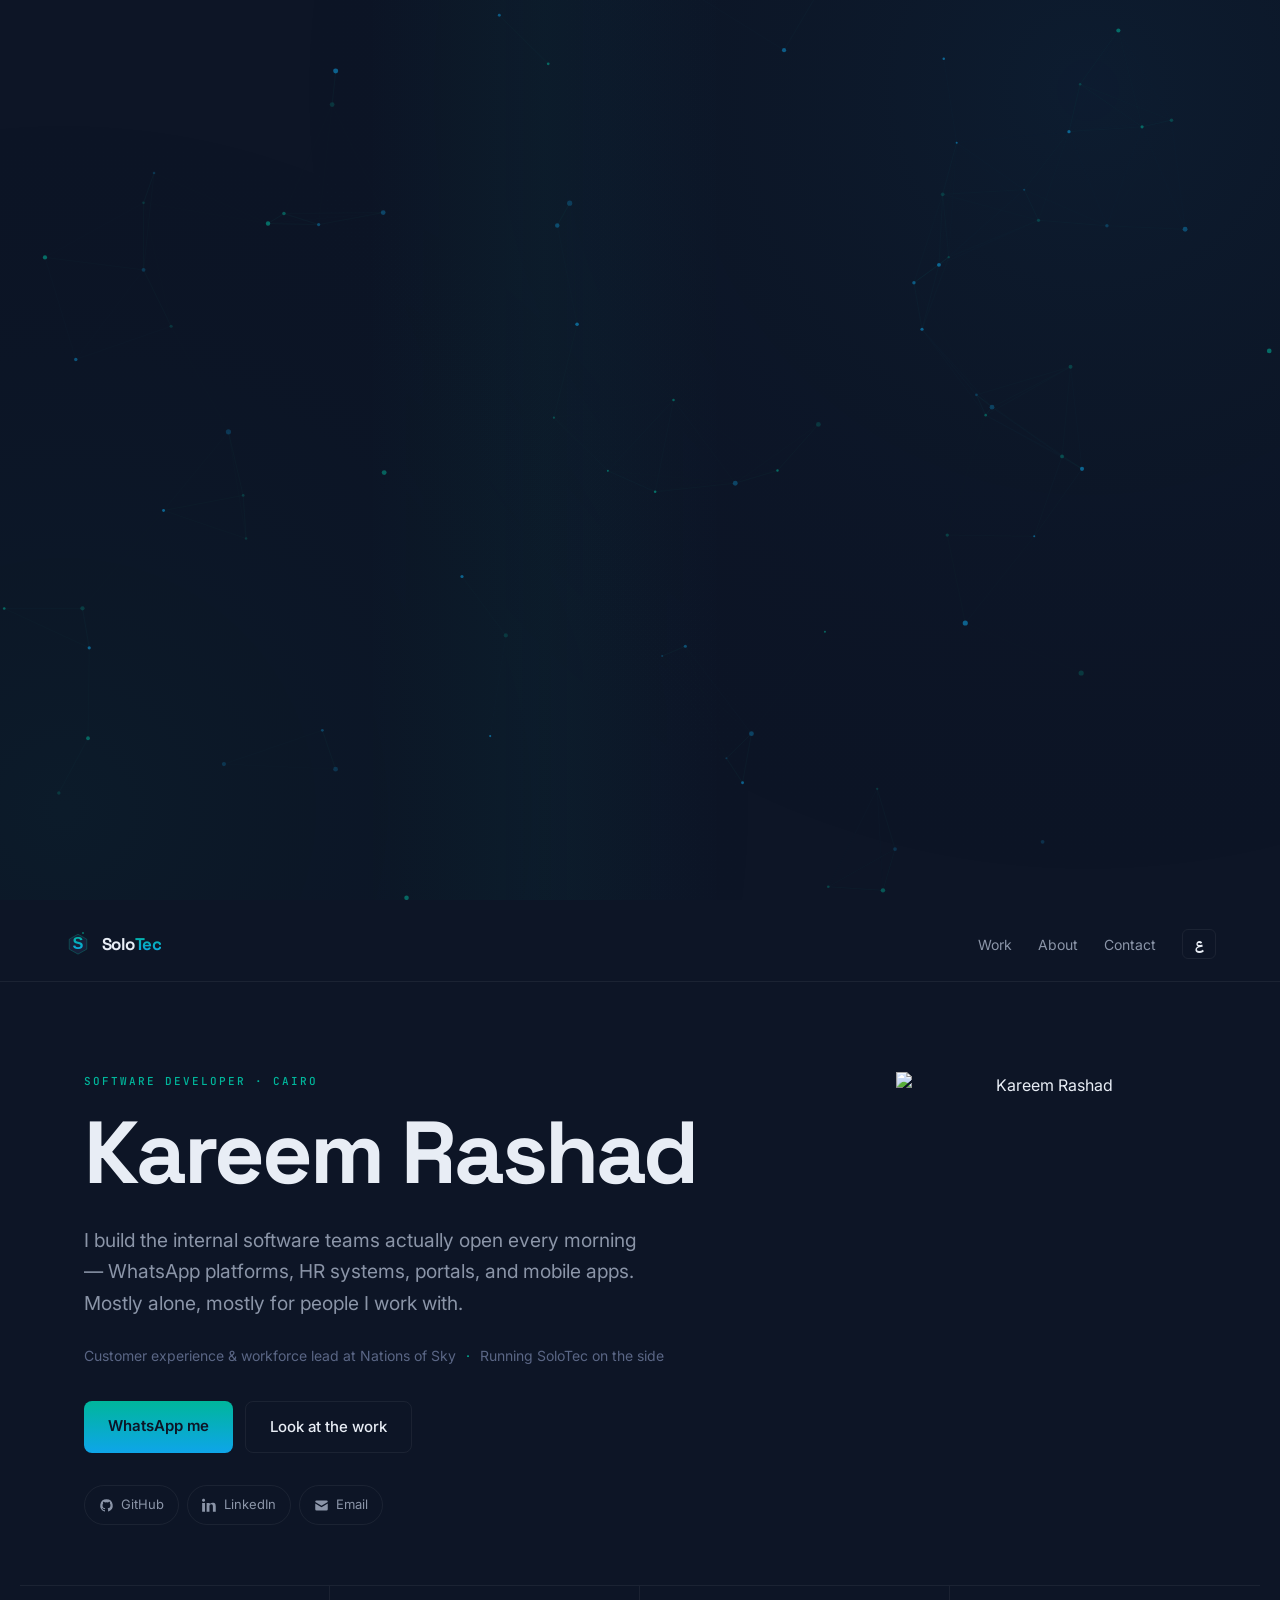
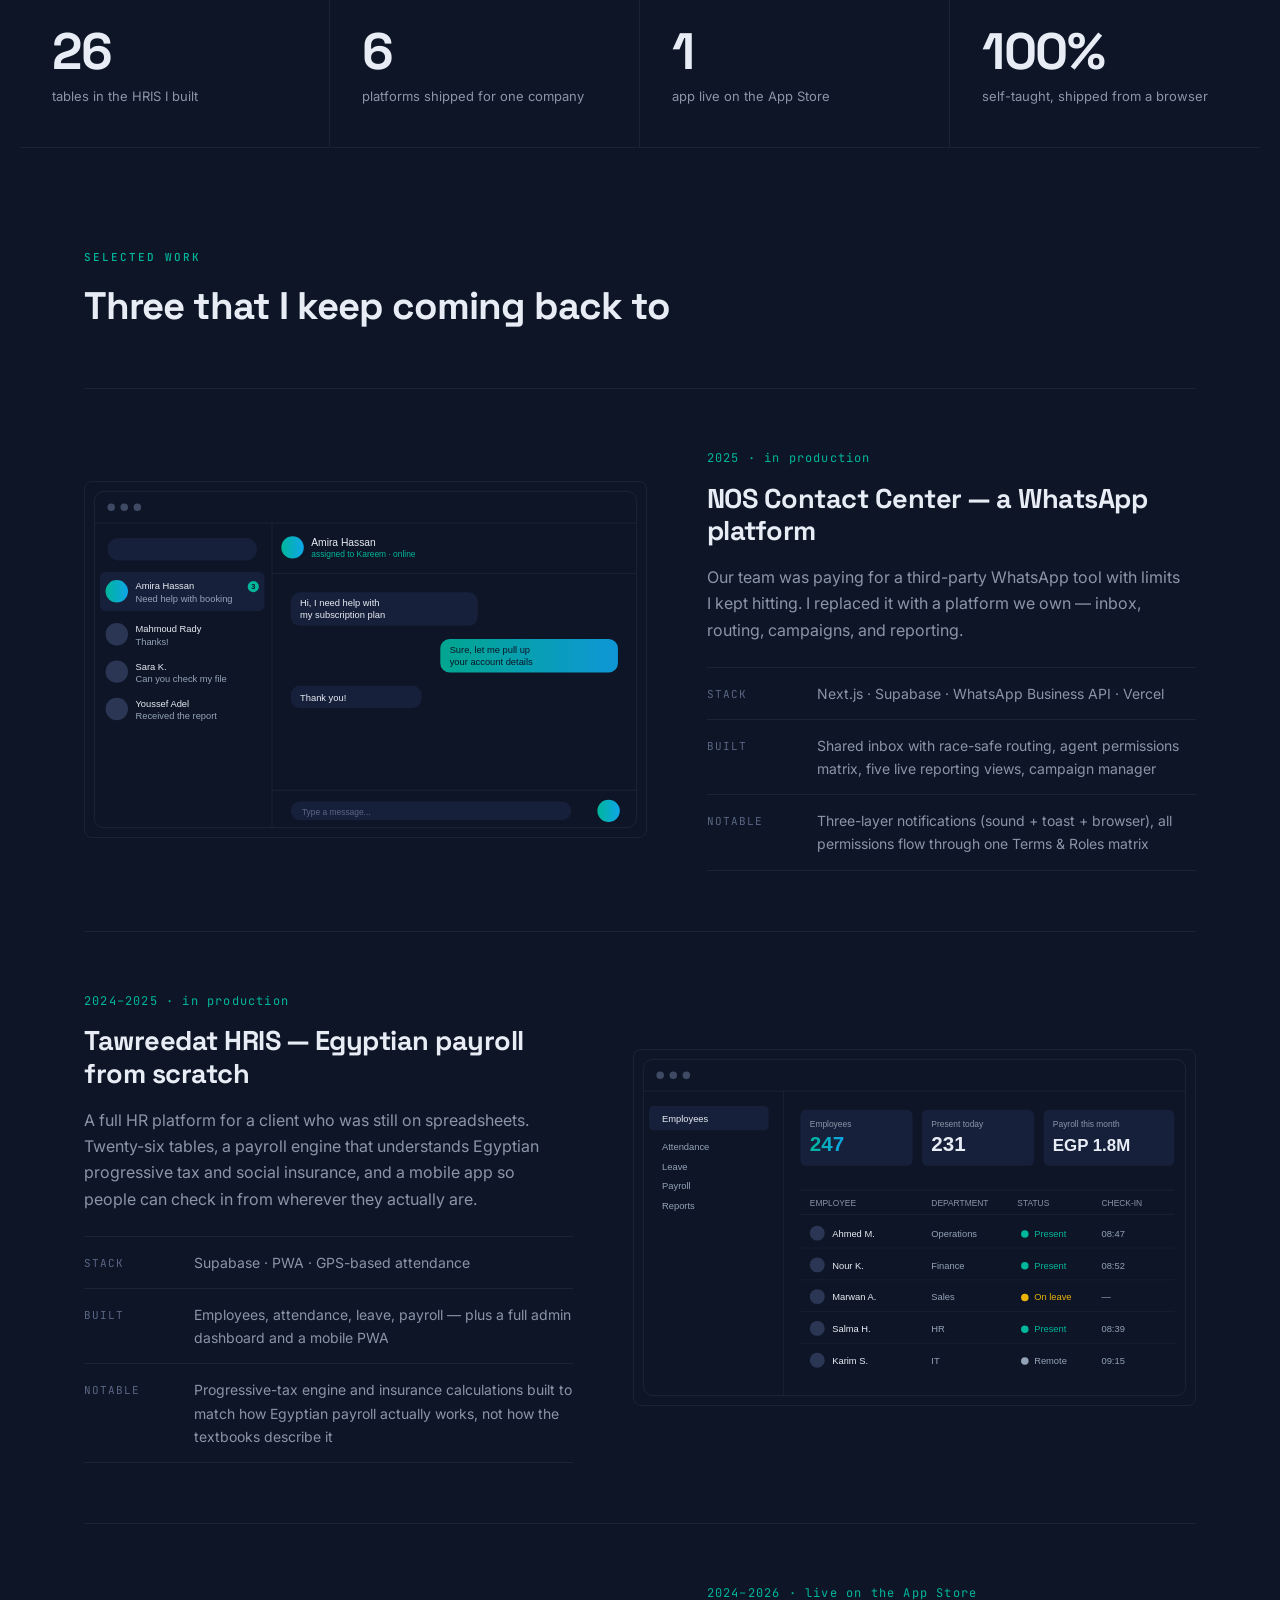
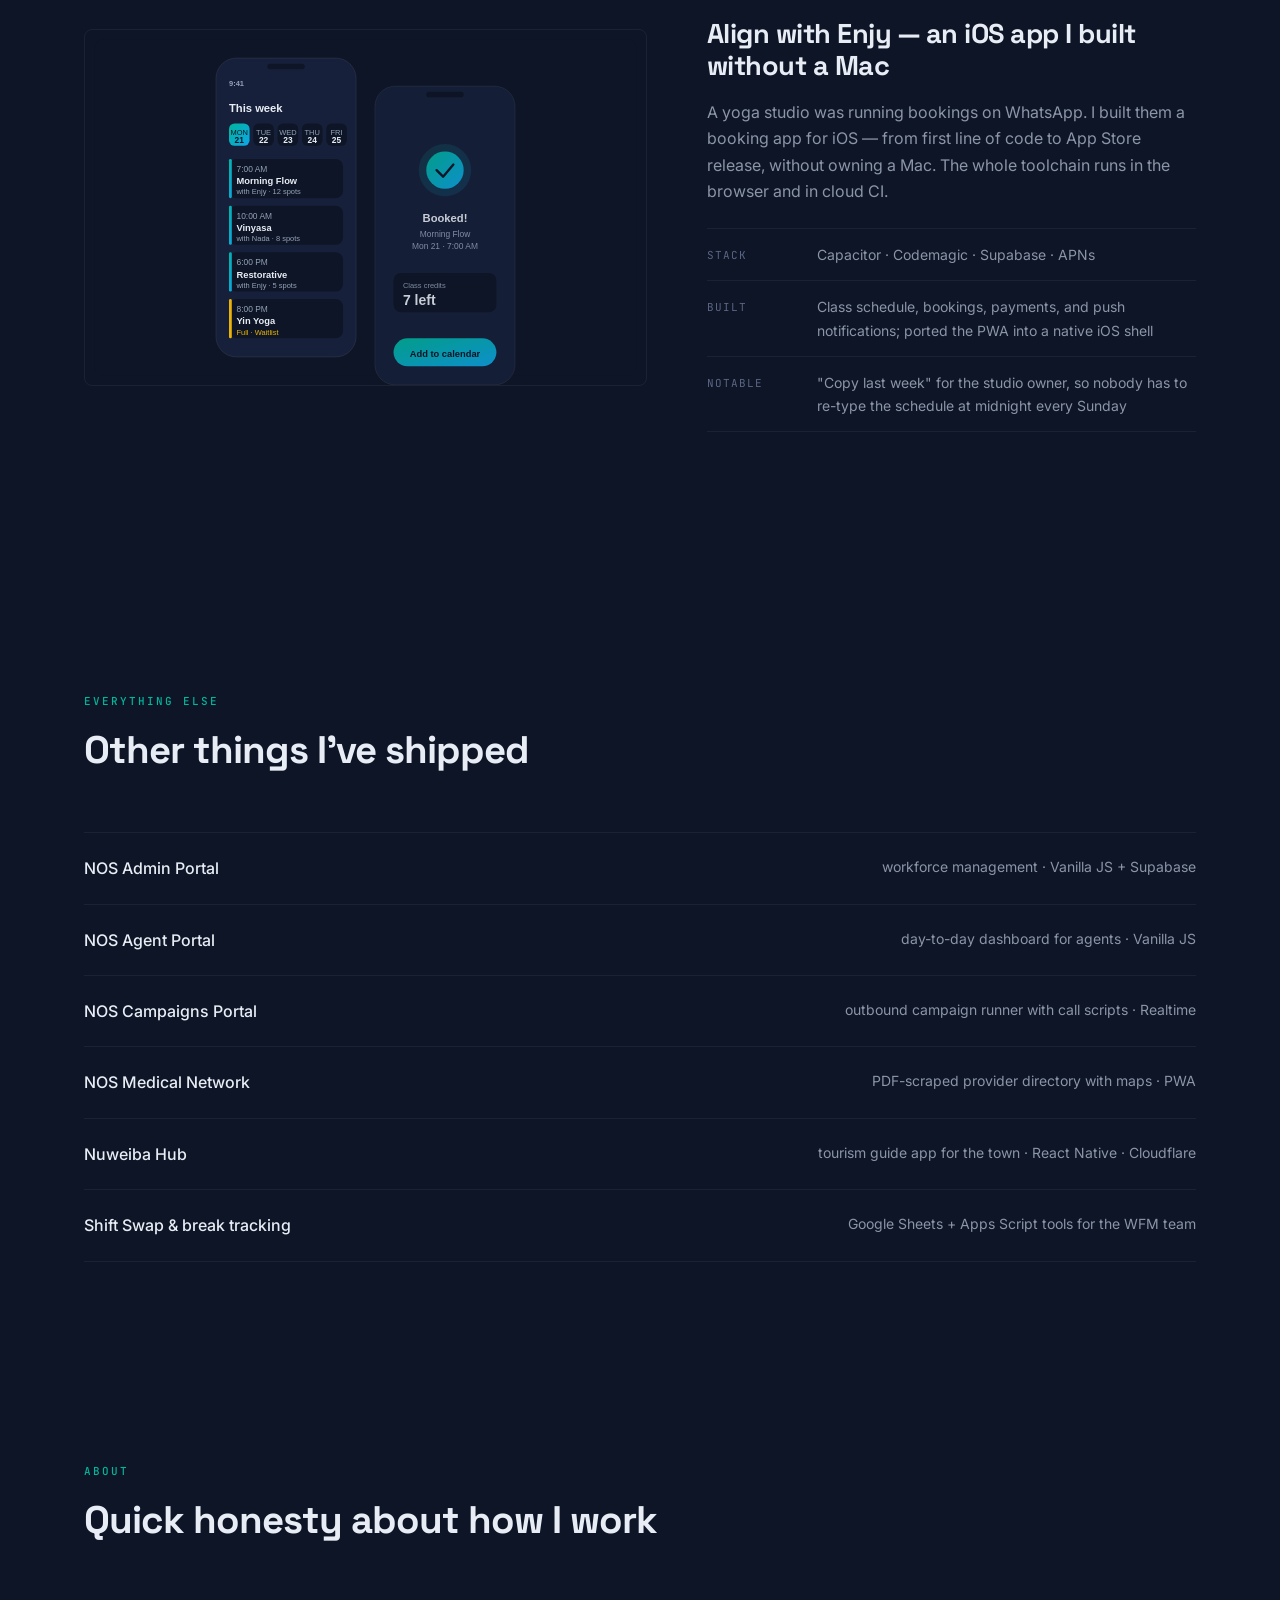
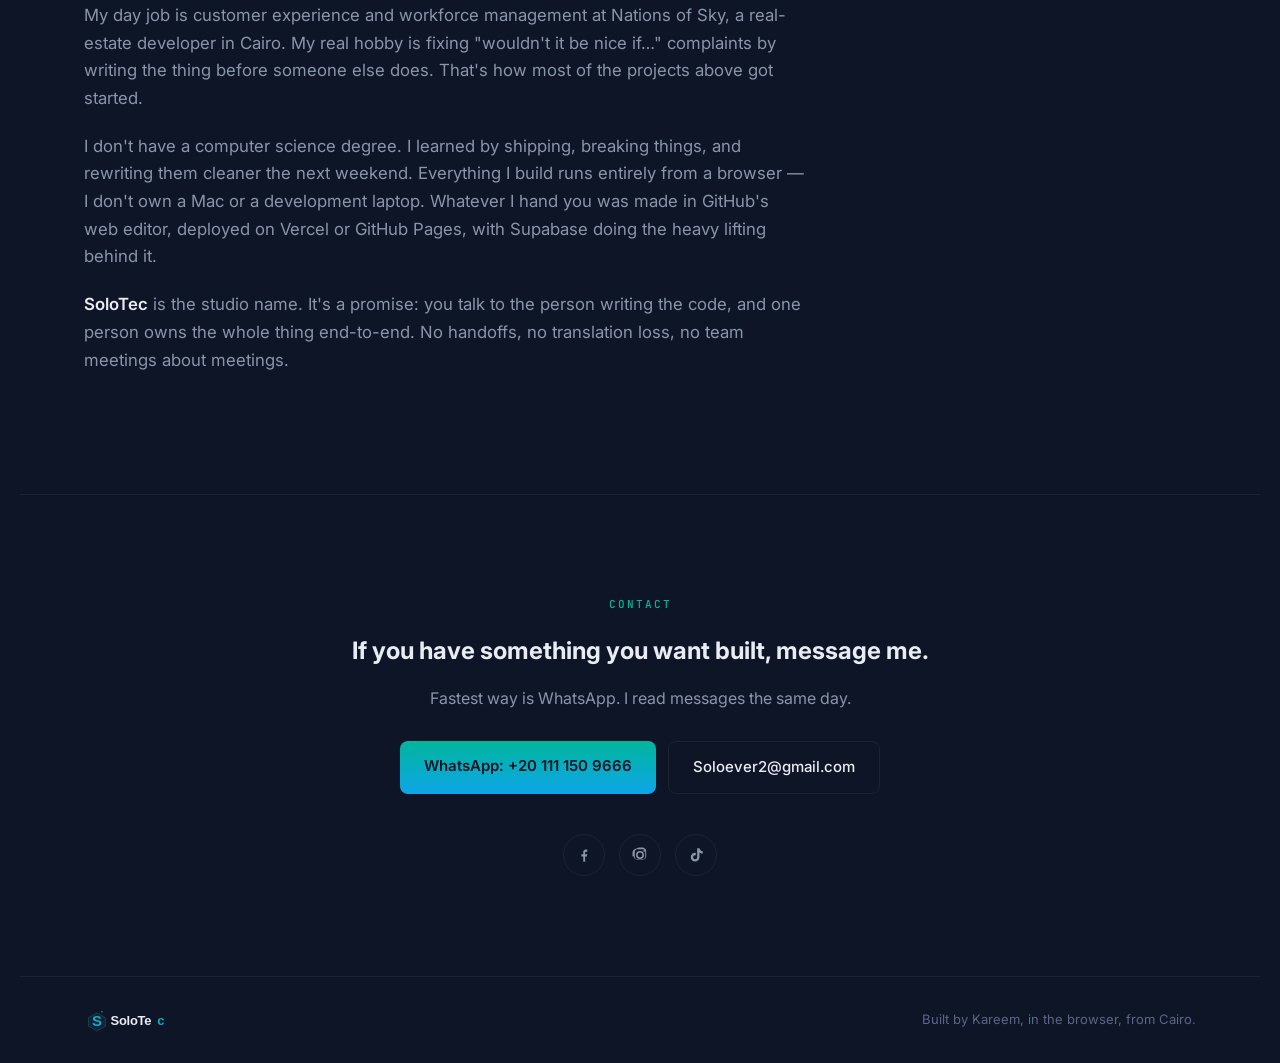
==== commit eedb3919: "Update index.html" ====
--- a/index.html
+++ b/index.html
@@ -26,6 +26,9 @@
   <link rel="stylesheet" href="styles.css">
 </head>
 <body>
+
+  <!-- ═══════════════ خلفية متحركة (canvas) ═══════════════ -->
+  <canvas id="bgCanvas" aria-hidden="true"></canvas>
 
   <!-- ═══════════════ NAV ═══════════════ -->
   <nav class="nav">
@@ -75,9 +78,8 @@
       </div>
     </div>
 
-    <aside class="hero-portrait" aria-hidden="true">
-      <img src="assets/portrait-placeholder.svg" alt="">
-      <p class="portrait-note" data-i18n="portrait_note">Photo coming soon</p>
+    <aside class="hero-portrait">
+      <img src="assets/portrait.jpg" alt="Kareem Rashad">
     </aside>
   </header>
 
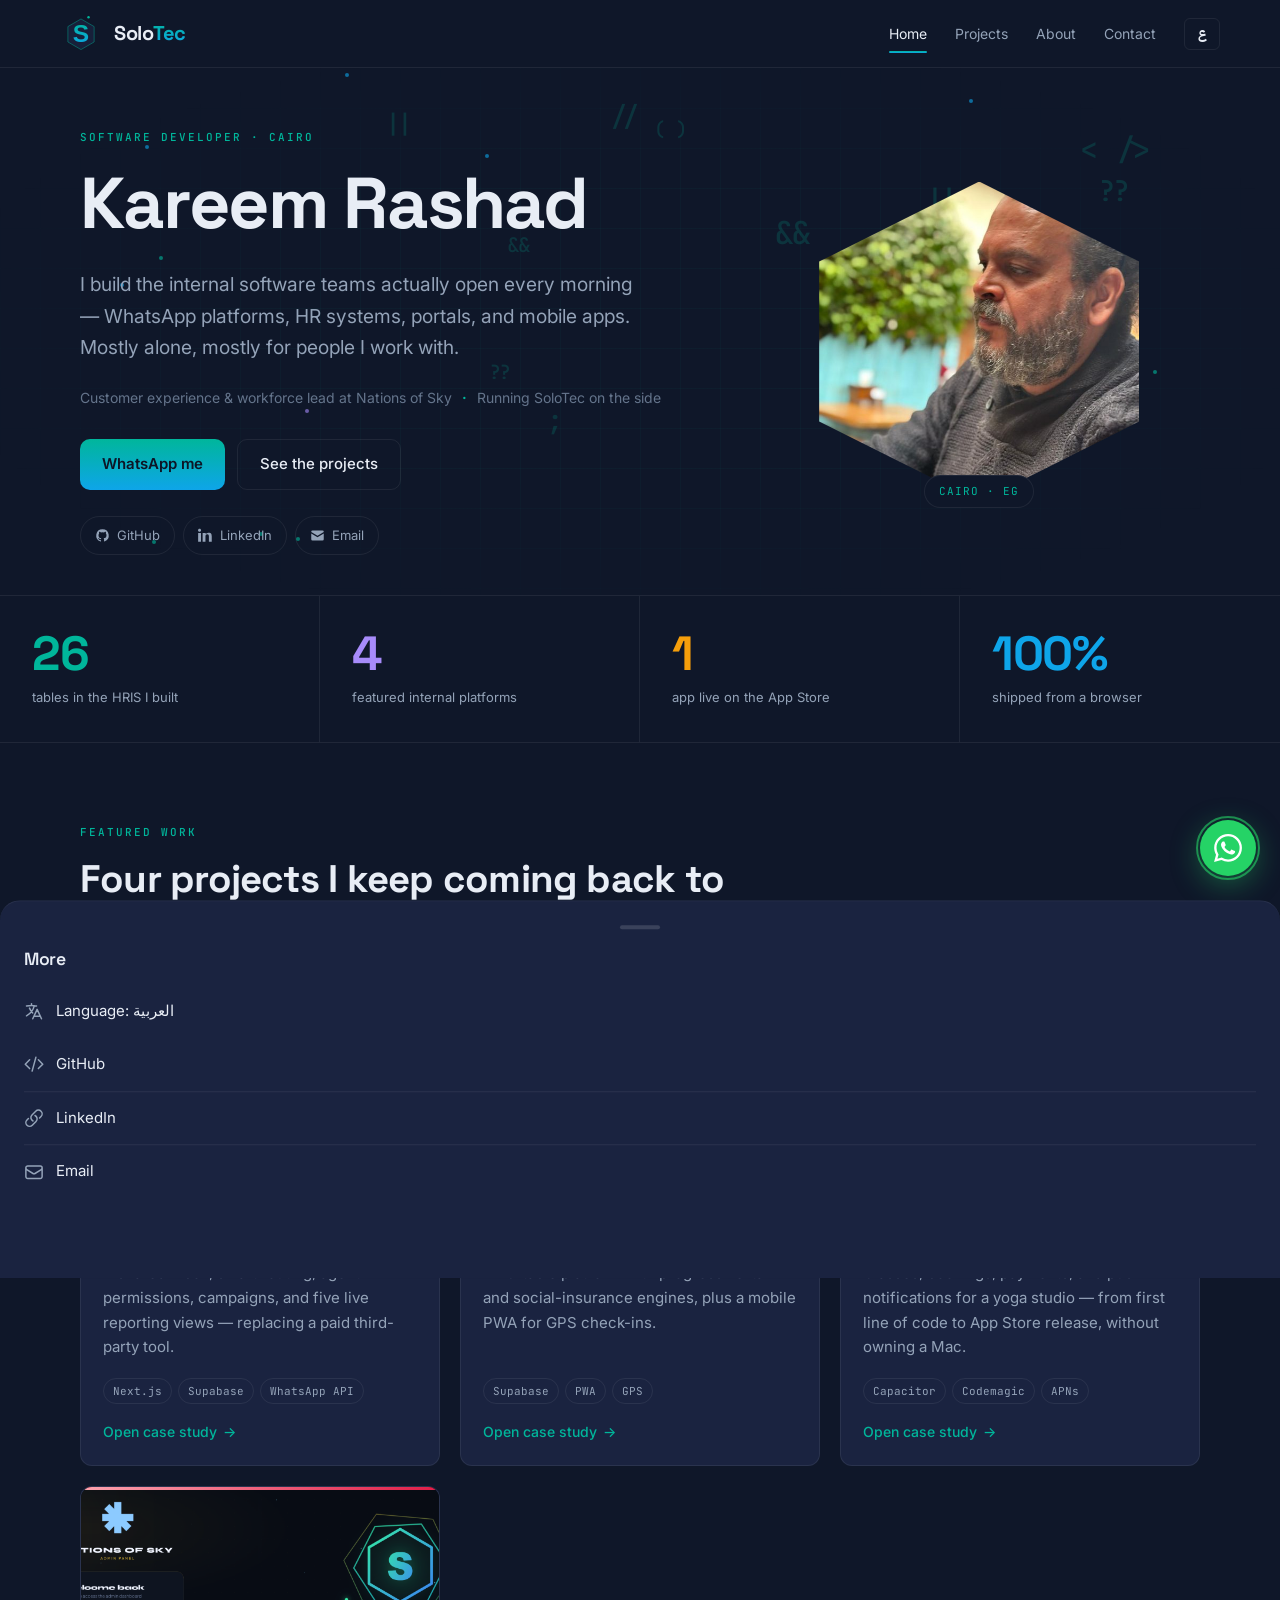
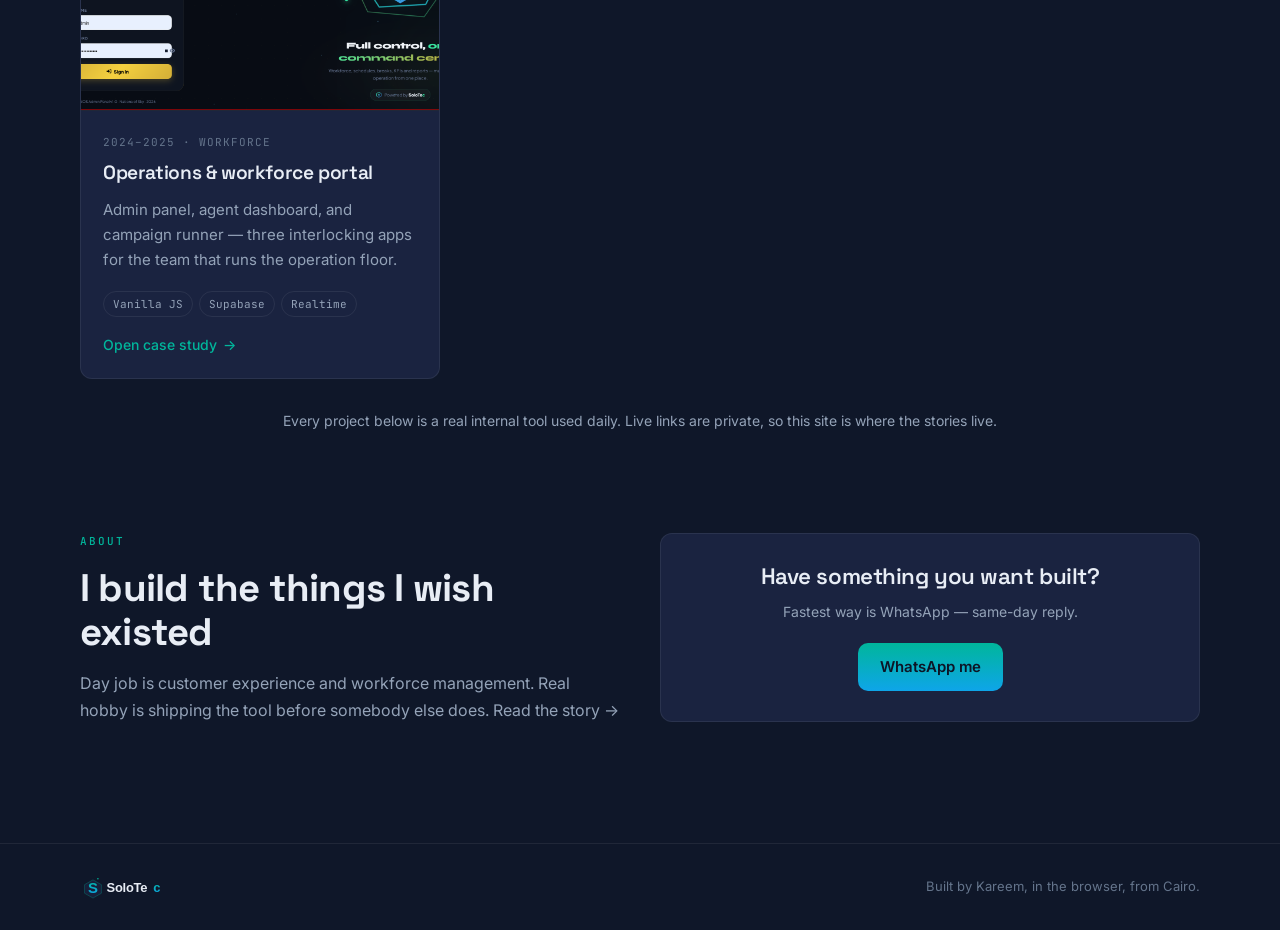
==== commit 4fdf5b78: "Add files via upload" ====
--- a/index.html
+++ b/index.html
@@ -4,8 +4,8 @@
   <meta charset="UTF-8">
   <meta name="viewport" content="width=device-width, initial-scale=1.0">
   <title>Kareem Rashad — Software developer, Cairo</title>
-  <meta name="description" content="I'm Kareem, a software developer in Cairo. I build the internal tools teams actually use every day — WhatsApp platforms, HR systems, portals, and mobile apps.">
-  <meta name="theme-color" content="#0D1526">
+  <meta name="description" content="Software developer in Cairo. I build the internal tools teams actually use every day — WhatsApp platforms, HR systems, portals, and mobile apps.">
+  <meta name="theme-color" content="#0F1729">
 
   <link rel="icon" type="image/svg+xml" href="assets/logo-mark.svg">
   <link rel="icon" type="image/png" sizes="64x64" href="assets/icons/favicon.png">
@@ -15,254 +15,272 @@
   <meta property="og:description" content="I build internal tools teams actually use every day — WhatsApp platforms, HR systems, portals, and mobile apps.">
   <meta property="og:type" content="website">
   <meta property="og:image" content="assets/icons/og-image.png">
-  <meta property="og:image:width" content="1200">
-  <meta property="og:image:height" content="630">
   <meta name="twitter:card" content="summary_large_image">
 
   <link rel="preconnect" href="https://fonts.googleapis.com">
   <link rel="preconnect" href="https://fonts.gstatic.com" crossorigin>
-  <link href="https://fonts.googleapis.com/css2?family=Space+Grotesk:wght@500;700&family=Inter:wght@400;500;600&family=JetBrains+Mono:wght@500&family=IBM+Plex+Sans+Arabic:wght@400;500;700&display=swap" rel="stylesheet">
-
-  <link rel="stylesheet" href="styles.css">
+  <link href="https://fonts.googleapis.com/css2?family=Space+Grotesk:wght@500;600;700&family=Inter:wght@400;500;600&family=JetBrains+Mono:wght@500&family=IBM+Plex+Sans+Arabic:wght@400;500;700&display=swap" rel="stylesheet">
+
+  <link rel="stylesheet" href="css/main.css">
 </head>
 <body>
 
-  <!-- ═══════════════ خلفية متحركة (canvas) ═══════════════ -->
-  <canvas id="bgCanvas" aria-hidden="true"></canvas>
-
-  <!-- ═══════════════ NAV ═══════════════ -->
+  <!-- ═══ Top navigation ═══ -->
   <nav class="nav">
-    <a href="#top" class="nav-brand" aria-label="SoloTec">
-      <img src="assets/logo-mark.svg" alt="" class="nav-mark">
-      <span class="nav-word">Solo<span class="grad">Tec</span></span>
-    </a>
-    <div class="nav-actions">
-      <a href="#work" class="nav-link" data-i18n="nav_work">Work</a>
-      <a href="#about" class="nav-link" data-i18n="nav_about">About</a>
-      <a href="#contact" class="nav-link" data-i18n="nav_contact">Contact</a>
+    <a href="index.html" class="nav-brand" aria-label="SoloTec home">
+      <img src="assets/logo-mark.svg" alt="" class="nav-brand-mark">
+      <span class="nav-brand-word">Solo<span class="grad-text">Tec</span></span>
+    </a>
+    <div class="nav-links">
+      <a href="index.html" class="nav-link active" data-i18n="nav_home">Home</a>
+      <a href="projects.html" class="nav-link" data-i18n="nav_projects">Projects</a>
+      <a href="about.html" class="nav-link" data-i18n="nav_about">About</a>
+      <a href="contact.html" class="nav-link" data-i18n="nav_contact">Contact</a>
       <button id="langToggle" class="lang-toggle" aria-label="Switch language">ع</button>
     </div>
   </nav>
 
-  <!-- ═══════════════ HERO ═══════════════ -->
-  <header class="hero" id="top">
-    <div class="hero-main">
-      <p class="eyebrow" data-i18n="hero_eyebrow">SOFTWARE DEVELOPER · CAIRO</p>
-      <h1 class="hero-name" data-i18n="hero_name">Kareem Rashad</h1>
-      <p class="hero-lede" data-i18n="hero_lede">
-        I build the internal software teams actually open every morning — WhatsApp platforms,
-        HR systems, portals, and mobile apps. Mostly alone, mostly for people I work with.
+
+  <!-- ═══ Hero ═══ -->
+  <header class="hero">
+    <!-- Animated banner sits behind content, JS injects symbols/particles -->
+    <div class="hero-banner" id="heroBanner" aria-hidden="true">
+      <div class="banner-grid"></div>
+    </div>
+
+    <div class="container">
+      <div class="hero-inner">
+        <div class="hero-main">
+          <p class="eyebrow" data-i18n="hero_eyebrow">SOFTWARE DEVELOPER · CAIRO</p>
+          <h1 class="hero-name" data-i18n="hero_name">Kareem Rashad</h1>
+          <p class="hero-lede" data-i18n="hero_lede">I build the internal software teams actually open every morning — WhatsApp platforms, HR systems, portals, and mobile apps. Mostly alone, mostly for people I work with.</p>
+          <div class="hero-meta">
+            <span data-i18n="hero_meta_role">Customer experience &amp; workforce lead at Nations of Sky</span>
+            <span class="dot-sep">·</span>
+            <span data-i18n="hero_meta_studio">Running SoloTec on the side</span>
+          </div>
+          <div class="hero-cta">
+            <a href="https://wa.me/201111509666" class="btn btn-primary" target="_blank" rel="noopener" data-i18n="cta_wa">WhatsApp me</a>
+            <a href="projects.html" class="btn btn-ghost" data-i18n="cta_work">See the projects</a>
+          </div>
+          <div class="hero-links">
+            <a href="https://github.com/soloever2-maker" target="_blank" rel="noopener" class="pill-link">
+              <svg viewBox="0 0 24 24" aria-hidden="true"><path fill="currentColor" d="M12 2a10 10 0 0 0-3.16 19.5c.5.09.68-.22.68-.48v-1.7c-2.78.6-3.37-1.34-3.37-1.34-.45-1.16-1.11-1.47-1.11-1.47-.9-.62.07-.61.07-.61 1 .07 1.53 1.03 1.53 1.03.89 1.52 2.34 1.08 2.91.82.09-.65.35-1.09.63-1.34-2.22-.25-4.55-1.11-4.55-4.94 0-1.09.39-1.98 1.03-2.68-.1-.25-.45-1.27.1-2.65 0 0 .84-.27 2.75 1.02a9.6 9.6 0 0 1 5 0c1.91-1.29 2.75-1.02 2.75-1.02.55 1.38.2 2.4.1 2.65.64.7 1.03 1.59 1.03 2.68 0 3.84-2.34 4.68-4.57 4.93.36.31.68.92.68 1.85v2.74c0 .27.18.58.69.48A10 10 0 0 0 12 2Z"/></svg>
+              GitHub
+            </a>
+            <a href="https://www.linkedin.com/in/kareem-rashad-93b258a2/" target="_blank" rel="noopener" class="pill-link">
+              <svg viewBox="0 0 24 24" aria-hidden="true"><path fill="currentColor" d="M4.98 3.5C4.98 4.88 3.87 6 2.5 6S0 4.88 0 3.5 1.12 1 2.5 1s2.48 1.12 2.48 2.5ZM.22 8h4.56v14H.22V8ZM8 8h4.37v1.93h.06c.61-1.16 2.1-2.38 4.32-2.38C21.4 7.55 22 10.13 22 13.34V22h-4.56v-7.7c0-1.83-.03-4.19-2.55-4.19-2.56 0-2.95 2-2.95 4.06V22H7.4V8H8Z"/></svg>
+              LinkedIn
+            </a>
+            <a href="mailto:Soloever2@gmail.com" class="pill-link">
+              <svg viewBox="0 0 24 24" aria-hidden="true"><path fill="currentColor" d="M2 6a2 2 0 0 1 2-2h16a2 2 0 0 1 2 2v.4l-10 6-10-6V6Zm0 2.75V18a2 2 0 0 0 2 2h16a2 2 0 0 0 2-2V8.75l-10 6-10-6Z"/></svg>
+              Email
+            </a>
+          </div>
+        </div>
+
+        <div class="hero-portrait">
+          <img src="assets/portrait.jpg" data-i18n-alt="portrait_alt" alt="Kareem Rashad">
+          <span class="portrait-badge" data-i18n="portrait_badge">CAIRO · EG</span>
+        </div>
+      </div>
+    </div>
+  </header>
+
+
+  <!-- ═══ Stats band (with colored numbers) ═══ -->
+  <section class="stats">
+    <div class="stats-inner">
+      <div class="stat">
+        <div class="stat-num n-teal">26</div>
+        <div class="stat-label" data-i18n="stat1_l">tables in the HRIS I built</div>
+      </div>
+      <div class="stat">
+        <div class="stat-num n-purple">4</div>
+        <div class="stat-label" data-i18n="stat2_l">featured internal platforms</div>
+      </div>
+      <div class="stat">
+        <div class="stat-num n-amber">1</div>
+        <div class="stat-label" data-i18n="stat3_l">app live on the App Store</div>
+      </div>
+      <div class="stat">
+        <div class="stat-num n-blue">100%</div>
+        <div class="stat-label" data-i18n="stat4_l">shipped from a browser</div>
+      </div>
+    </div>
+  </section>
+
+
+  <!-- ═══ Featured projects — 4 cards, each with its own color accent ═══ -->
+  <section class="section">
+    <div class="container">
+      <div class="section-head">
+        <p class="eyebrow" data-i18n="projects_eyebrow">FEATURED WORK</p>
+        <h2 data-i18n="projects_title">Four projects I keep coming back to</h2>
+      </div>
+
+      <div class="projects-preview">
+        <a href="projects.html#whatsapp-platform" class="project-card" data-accent="teal">
+          <div class="card-media">
+            <img src="assets/screenshots/whatsapp/login.png" alt="Support platform on WhatsApp">
+          </div>
+          <div class="card-body">
+            <p class="card-tag">2025 · Internal SaaS</p>
+            <h3 class="card-title">Support platform on WhatsApp</h3>
+            <p class="card-desc">A shared inbox, smart routing, agent permissions, campaigns, and five live reporting views — replacing a paid third-party tool.</p>
+            <div class="card-stack">
+              <span class="tech-tag">Next.js</span>
+              <span class="tech-tag">Supabase</span>
+              <span class="tech-tag">WhatsApp API</span>
+            </div>
+            <span class="card-cta">Open case study</span>
+          </div>
+        </a>
+
+        <a href="projects.html#hris" class="project-card" data-accent="purple">
+          <div class="card-media">
+            <img src="assets/mockups/mockup-hris.svg" alt="HR system with Egyptian payroll">
+          </div>
+          <div class="card-body">
+            <p class="card-tag">2024–2025 · HR &amp; Payroll</p>
+            <h3 class="card-title">HR system with Egyptian payroll</h3>
+            <p class="card-desc">A 26-table platform with progressive-tax and social-insurance engines, plus a mobile PWA for GPS check-ins.</p>
+            <div class="card-stack">
+              <span class="tech-tag">Supabase</span>
+              <span class="tech-tag">PWA</span>
+              <span class="tech-tag">GPS</span>
+            </div>
+            <span class="card-cta">Open case study</span>
+          </div>
+        </a>
+
+        <a href="projects.html#ios-app" class="project-card" data-accent="amber">
+          <div class="card-media">
+            <img src="assets/screenshots/ios/enjy-login.png" alt="Studio booking iOS app">
+          </div>
+          <div class="card-body">
+            <p class="card-tag">2024–2026 · Mobile · App Store</p>
+            <h3 class="card-title">Studio booking iOS app</h3>
+            <p class="card-desc">Classes, bookings, payments, and push notifications for a yoga studio — from first line of code to App Store release, without owning a Mac.</p>
+            <div class="card-stack">
+              <span class="tech-tag">Capacitor</span>
+              <span class="tech-tag">Codemagic</span>
+              <span class="tech-tag">APNs</span>
+            </div>
+            <span class="card-cta">Open case study</span>
+          </div>
+        </a>
+
+        <a href="projects.html#ops-portal" class="project-card" data-accent="coral">
+          <div class="card-media">
+            <img src="assets/screenshots/ops/admin-panel-login.png" alt="Operations &amp; workforce portal">
+          </div>
+          <div class="card-body">
+            <p class="card-tag">2024–2025 · Workforce</p>
+            <h3 class="card-title">Operations &amp; workforce portal</h3>
+            <p class="card-desc">Admin panel, agent dashboard, and campaign runner — three interlocking apps for the team that runs the operation floor.</p>
+            <div class="card-stack">
+              <span class="tech-tag">Vanilla JS</span>
+              <span class="tech-tag">Supabase</span>
+              <span class="tech-tag">Realtime</span>
+            </div>
+            <span class="card-cta">Open case study</span>
+          </div>
+        </a>
+      </div>
+
+      <p style="text-align:center; color: var(--muted); font-size: 14px; margin-top: 30px;" data-i18n="projects_note">
+        Every project below is a real internal tool used daily. Live links are private, so this site is where the stories live.
       </p>
-      <div class="hero-meta">
-        <span data-i18n="hero_meta_role">Customer experience &amp; workforce lead at Nations of Sky</span>
-        <span class="dot-sep">·</span>
-        <span data-i18n="hero_meta_studio">Running SoloTec on the side</span>
-      </div>
-      <div class="hero-cta">
-        <a href="https://wa.me/201111509666" class="btn btn-primary" target="_blank" rel="noopener" data-i18n="cta_wa">WhatsApp me</a>
-        <a href="#work" class="btn btn-ghost" data-i18n="cta_work">Look at the work</a>
-      </div>
-      <div class="hero-links">
-        <a href="https://github.com/soloever2-maker" target="_blank" rel="noopener" class="pill-link">
-          <svg viewBox="0 0 24 24" aria-hidden="true"><path fill="currentColor" d="M12 2a10 10 0 0 0-3.16 19.5c.5.09.68-.22.68-.48v-1.7c-2.78.6-3.37-1.34-3.37-1.34-.45-1.16-1.11-1.47-1.11-1.47-.9-.62.07-.61.07-.61 1 .07 1.53 1.03 1.53 1.03.89 1.52 2.34 1.08 2.91.82.09-.65.35-1.09.63-1.34-2.22-.25-4.55-1.11-4.55-4.94 0-1.09.39-1.98 1.03-2.68-.1-.25-.45-1.27.1-2.65 0 0 .84-.27 2.75 1.02a9.6 9.6 0 0 1 5 0c1.91-1.29 2.75-1.02 2.75-1.02.55 1.38.2 2.4.1 2.65.64.7 1.03 1.59 1.03 2.68 0 3.84-2.34 4.68-4.57 4.93.36.31.68.92.68 1.85v2.74c0 .27.18.58.69.48A10 10 0 0 0 12 2Z"/></svg>
-          GitHub
-        </a>
-        <a href="https://www.linkedin.com/in/kareem-rashad-93b258a2/" target="_blank" rel="noopener" class="pill-link">
-          <svg viewBox="0 0 24 24" aria-hidden="true"><path fill="currentColor" d="M4.98 3.5C4.98 4.88 3.87 6 2.5 6S0 4.88 0 3.5 1.12 1 2.5 1s2.48 1.12 2.48 2.5ZM.22 8h4.56v14H.22V8ZM8 8h4.37v1.93h.06c.61-1.16 2.1-2.38 4.32-2.38C21.4 7.55 22 10.13 22 13.34V22h-4.56v-7.7c0-1.83-.03-4.19-2.55-4.19-2.56 0-2.95 2-2.95 4.06V22H7.4V8H8Z"/></svg>
-          LinkedIn
-        </a>
-        <a href="mailto:Soloever2@gmail.com" class="pill-link">
-          <svg viewBox="0 0 24 24" aria-hidden="true"><path fill="currentColor" d="M2 6a2 2 0 0 1 2-2h16a2 2 0 0 1 2 2v.4l-10 6-10-6V6Zm0 2.75V18a2 2 0 0 0 2 2h16a2 2 0 0 0 2-2V8.75l-10 6-10-6Z"/></svg>
-          Email
-        </a>
-      </div>
-    </div>
-
-    <aside class="hero-portrait">
-      <img src="assets/portrait.jpg" alt="Kareem Rashad">
-    </aside>
-  </header>
-
-  <!-- ═══════════════ STATS ═══════════════ -->
-  <section class="stats-band">
-    <div class="stat">
-      <div class="stat-num">26</div>
-      <div class="stat-label" data-i18n="stat1">tables in the HRIS I built</div>
-    </div>
-    <div class="stat">
-      <div class="stat-num">6</div>
-      <div class="stat-label" data-i18n="stat2">platforms shipped for one company</div>
-    </div>
-    <div class="stat">
-      <div class="stat-num">1</div>
-      <div class="stat-label" data-i18n="stat3">app live on the App Store</div>
-    </div>
-    <div class="stat">
-      <div class="stat-num">100%</div>
-      <div class="stat-label" data-i18n="stat4">self-taught, shipped from a browser</div>
     </div>
   </section>
 
-  <!-- ═══════════════ WORK — 3 case studies ═══════════════ -->
-  <section class="section" id="work">
-    <div class="section-head">
-      <p class="eyebrow" data-i18n="work_eyebrow">SELECTED WORK</p>
-      <h2 data-i18n="work_title">Three that I keep coming back to</h2>
-    </div>
-
-    <!-- Case 1: WhatsApp -->
-    <article class="case">
-      <div class="case-media">
-        <img src="assets/mockups/mockup-whatsapp.svg" alt="Screenshot of the NOS Contact Center inbox">
-      </div>
-      <div class="case-body">
-        <p class="case-year" data-i18n="c1_year">2025 · in production</p>
-        <h3 data-i18n="c1_title">NOS Contact Center — a WhatsApp platform</h3>
-        <p class="case-lede" data-i18n="c1_lede">
-          Our team was paying for a third-party WhatsApp tool with limits I kept hitting.
-          I replaced it with a platform we own — inbox, routing, campaigns, and reporting.
-        </p>
-        <ul class="case-facts">
-          <li><span class="fact-k" data-i18n="c1_fact1_k">Stack</span><span data-i18n="c1_fact1_v">Next.js · Supabase · WhatsApp Business API · Vercel</span></li>
-          <li><span class="fact-k" data-i18n="c1_fact2_k">Built</span><span data-i18n="c1_fact2_v">Shared inbox with race-safe routing, agent permissions matrix, five live reporting views, campaign manager</span></li>
-          <li><span class="fact-k" data-i18n="c1_fact3_k">Notable</span><span data-i18n="c1_fact3_v">Three-layer notifications (sound + toast + browser), all permissions flow through one Terms &amp; Roles matrix</span></li>
-        </ul>
-      </div>
-    </article>
-
-    <!-- Case 2: HRIS -->
-    <article class="case case-reverse">
-      <div class="case-media">
-        <img src="assets/mockups/mockup-hris.svg" alt="Screenshot of the HRIS employee dashboard">
-      </div>
-      <div class="case-body">
-        <p class="case-year" data-i18n="c2_year">2024–2025 · in production</p>
-        <h3 data-i18n="c2_title">Tawreedat HRIS — Egyptian payroll from scratch</h3>
-        <p class="case-lede" data-i18n="c2_lede">
-          A full HR platform for a client who was still on spreadsheets. Twenty-six tables,
-          a payroll engine that understands Egyptian progressive tax and social insurance,
-          and a mobile app so people can check in from wherever they actually are.
-        </p>
-        <ul class="case-facts">
-          <li><span class="fact-k" data-i18n="c2_fact1_k">Stack</span><span data-i18n="c2_fact1_v">Supabase · PWA · GPS-based attendance</span></li>
-          <li><span class="fact-k" data-i18n="c2_fact2_k">Built</span><span data-i18n="c2_fact2_v">Employees, attendance, leave, payroll — plus a full admin dashboard and a mobile PWA</span></li>
-          <li><span class="fact-k" data-i18n="c2_fact3_k">Notable</span><span data-i18n="c2_fact3_v">Progressive-tax engine and insurance calculations built to match how Egyptian payroll actually works, not how the textbooks describe it</span></li>
-        </ul>
-      </div>
-    </article>
-
-    <!-- Case 3: iOS -->
-    <article class="case">
-      <div class="case-media">
-        <img src="assets/mockups/mockup-ios.svg" alt="Screenshot of the Align with Enjy iOS app">
-      </div>
-      <div class="case-body">
-        <p class="case-year" data-i18n="c3_year">2024–2026 · live on the App Store</p>
-        <h3 data-i18n="c3_title">Align with Enjy — an iOS app I built without a Mac</h3>
-        <p class="case-lede" data-i18n="c3_lede">
-          A yoga studio was running bookings on WhatsApp. I built them a booking app for iOS —
-          from first line of code to App Store release, without owning a Mac. The whole toolchain
-          runs in the browser and in cloud CI.
-        </p>
-        <ul class="case-facts">
-          <li><span class="fact-k" data-i18n="c3_fact1_k">Stack</span><span data-i18n="c3_fact1_v">Capacitor · Codemagic · Supabase · APNs</span></li>
-          <li><span class="fact-k" data-i18n="c3_fact2_k">Built</span><span data-i18n="c3_fact2_v">Class schedule, bookings, payments, and push notifications; ported the PWA into a native iOS shell</span></li>
-          <li><span class="fact-k" data-i18n="c3_fact3_k">Notable</span><span data-i18n="c3_fact3_v">"Copy last week" for the studio owner, so nobody has to re-type the schedule at midnight every Sunday</span></li>
-        </ul>
-      </div>
-    </article>
+
+  <!-- ═══ Quick About + CTA ═══ -->
+  <section class="section" style="padding-top: 20px;">
+    <div class="container">
+      <div style="display:grid; grid-template-columns: 1fr 1fr; gap: 40px; align-items: center;" class="quick-about-grid">
+        <div>
+          <p class="eyebrow" data-i18n="q_about_eyebrow">ABOUT</p>
+          <h2 style="margin-bottom: 16px;" data-i18n="q_about_title">I build the things I wish existed</h2>
+          <p style="color: var(--muted);" data-i18n="q_about_body">Day job is customer experience and workforce management. Real hobby is shipping the tool before somebody else does. <a href="about.html" style="color: var(--teal);">Read the story →</a></p>
+        </div>
+
+        <div style="background: var(--surface); border: 1px solid var(--border); border-radius: var(--radius); padding: 30px; text-align: center;">
+          <h3 style="margin-bottom: 10px;" data-i18n="q_cta_title">Have something you want built?</h3>
+          <p style="color: var(--muted); margin-bottom: 20px; font-size: 14px;" data-i18n="q_cta_body">Fastest way is WhatsApp — same-day reply.</p>
+          <a href="https://wa.me/201111509666" class="btn btn-primary" target="_blank" rel="noopener" data-i18n="cta_wa">WhatsApp me</a>
+        </div>
+      </div>
+    </div>
   </section>
 
-  <!-- ═══════════════ OTHER WORK — flat list ═══════════════ -->
-  <section class="section other" id="other">
-    <div class="section-head">
-      <p class="eyebrow" data-i18n="other_eyebrow">EVERYTHING ELSE</p>
-      <h2 data-i18n="other_title">Other things I've shipped</h2>
-    </div>
-    <ul class="other-list">
-      <li>
-        <span class="other-name" data-i18n="o1_n">NOS Admin Portal</span>
-        <span class="other-meta" data-i18n="o1_m">workforce management · Vanilla JS + Supabase</span>
-      </li>
-      <li>
-        <span class="other-name" data-i18n="o2_n">NOS Agent Portal</span>
-        <span class="other-meta" data-i18n="o2_m">day-to-day dashboard for agents · Vanilla JS</span>
-      </li>
-      <li>
-        <span class="other-name" data-i18n="o3_n">NOS Campaigns Portal</span>
-        <span class="other-meta" data-i18n="o3_m">outbound campaign runner with call scripts · Realtime</span>
-      </li>
-      <li>
-        <span class="other-name" data-i18n="o4_n">NOS Medical Network</span>
-        <span class="other-meta" data-i18n="o4_m">PDF-scraped provider directory with maps · PWA</span>
-      </li>
-      <li>
-        <span class="other-name" data-i18n="o5_n">Nuweiba Hub</span>
-        <span class="other-meta" data-i18n="o5_m">tourism guide app for the town · React Native · Cloudflare</span>
-      </li>
-      <li>
-        <span class="other-name" data-i18n="o6_n">Shift Swap &amp; break tracking</span>
-        <span class="other-meta" data-i18n="o6_m">Google Sheets + Apps Script tools for the WFM team</span>
-      </li>
+
+  <!-- ═══ Footer ═══ -->
+  <footer class="footer">
+    <div class="container footer-inner">
+      <img src="assets/logo-wordmark.svg" alt="SoloTec" class="footer-wordmark">
+      <span class="footer-note" data-i18n="footer_note">Built by Kareem, in the browser, from Cairo.</span>
+    </div>
+  </footer>
+
+
+  <!-- ═══ Mobile bottom navigation ═══ -->
+  <nav class="bottom-nav" aria-label="Mobile navigation">
+    <ul class="bnav-list">
+      <li><a href="index.html" class="bnav-item active">
+        <svg viewBox="0 0 24 24"><path stroke-linecap="round" stroke-linejoin="round" d="m3 12 2-2m0 0 7-7 7 7M5 10v10a1 1 0 0 0 1 1h3m10-11 2 2m-2-2v10a1 1 0 0 1-1 1h-3m-6 0a1 1 0 0 1-1-1v-4a1 1 0 0 1 1-1h2a1 1 0 0 1 1 1v4a1 1 0 0 1-1 1m-6 0h6"/></svg>
+        <span data-i18n="nav_home">Home</span>
+      </a></li>
+      <li><a href="projects.html" class="bnav-item">
+        <svg viewBox="0 0 24 24"><path stroke-linecap="round" stroke-linejoin="round" d="M20.25 6.375c0 2.278-3.694 4.125-8.25 4.125S3.75 8.653 3.75 6.375m16.5 0c0-2.278-3.694-4.125-8.25-4.125S3.75 4.097 3.75 6.375m16.5 0v11.25c0 2.278-3.694 4.125-8.25 4.125s-8.25-1.847-8.25-4.125V6.375m16.5 0v3.75m-16.5-3.75v3.75m16.5 0v3.75C20.25 16.153 16.556 18 12 18s-8.25-1.847-8.25-4.125v-3.75"/></svg>
+        <span data-i18n="nav_projects">Projects</span>
+      </a></li>
+      <li><a href="about.html" class="bnav-item">
+        <svg viewBox="0 0 24 24"><path stroke-linecap="round" stroke-linejoin="round" d="M15.75 6a3.75 3.75 0 1 1-7.5 0 3.75 3.75 0 0 1 7.5 0ZM4.501 20.118a7.5 7.5 0 0 1 14.998 0A17.933 17.933 0 0 1 12 21.75c-2.676 0-5.216-.584-7.499-1.632Z"/></svg>
+        <span data-i18n="nav_about">About</span>
+      </a></li>
+      <li><a href="contact.html" class="bnav-item">
+        <svg viewBox="0 0 24 24"><path stroke-linecap="round" stroke-linejoin="round" d="M21.75 6.75v10.5a2.25 2.25 0 0 1-2.25 2.25h-15a2.25 2.25 0 0 1-2.25-2.25V6.75m19.5 0A2.25 2.25 0 0 0 19.5 4.5h-15a2.25 2.25 0 0 0-2.25 2.25m19.5 0v.243a2.25 2.25 0 0 1-1.07 1.916l-7.5 4.615a2.25 2.25 0 0 1-2.36 0L3.32 8.91a2.25 2.25 0 0 1-1.07-1.916V6.75"/></svg>
+        <span data-i18n="nav_contact">Contact</span>
+      </a></li>
+      <li><button id="sheetTrigger" class="bnav-item" aria-label="More menu">
+        <svg viewBox="0 0 24 24"><path stroke-linecap="round" stroke-linejoin="round" d="M3.75 6.75h16.5M3.75 12h16.5m-16.5 5.25h16.5"/></svg>
+        <span data-i18n="nav_menu">Menu</span>
+      </button></li>
     </ul>
-  </section>
-
-  <!-- ═══════════════ ABOUT ═══════════════ -->
-  <section class="section about" id="about">
-    <div class="section-head">
-      <p class="eyebrow" data-i18n="about_eyebrow">ABOUT</p>
-      <h2 data-i18n="about_title">Quick honesty about how I work</h2>
-    </div>
-    <div class="about-body">
-      <p data-i18n="about_p1">
-        My day job is customer experience and workforce management at Nations of Sky, a real-estate
-        developer in Cairo. My real hobby is fixing "wouldn't it be nice if…" complaints by writing
-        the thing before someone else does. That's how most of the projects above got started.
-      </p>
-      <p data-i18n="about_p2">
-        I don't have a computer science degree. I learned by shipping, breaking things, and rewriting
-        them cleaner the next weekend. Everything I build runs entirely from a browser — I don't
-        own a Mac or a development laptop. Whatever I hand you was made in GitHub's web editor,
-        deployed on Vercel or GitHub Pages, with Supabase doing the heavy lifting behind it.
-      </p>
-      <p data-i18n="about_p3">
-        <strong>SoloTec</strong> is the studio name. It's a promise: you talk to the person writing
-        the code, and one person owns the whole thing end-to-end. No handoffs, no translation loss,
-        no team meetings about meetings.
-      </p>
-    </div>
-  </section>
-
-  <!-- ═══════════════ CONTACT ═══════════════ -->
-  <section class="section contact" id="contact">
-    <div class="contact-inner">
-      <p class="eyebrow" data-i18n="ct_eyebrow">CONTACT</p>
-      <h2 data-i18n="ct_title">If you have something you want built, message me.</h2>
-      <p class="contact-sub" data-i18n="ct_sub">Fastest way is WhatsApp. I read messages the same day.</p>
-      <div class="hero-cta">
-        <a href="https://wa.me/201111509666" class="btn btn-primary" target="_blank" rel="noopener" data-i18n="ct_wa">WhatsApp: +20 111 150 9666</a>
-        <a href="mailto:Soloever2@gmail.com" class="btn btn-ghost">Soloever2@gmail.com</a>
-      </div>
-      <div class="socials">
-        <a href="#" target="_blank" rel="noopener" aria-label="Facebook" data-social="facebook">
-          <svg viewBox="0 0 24 24" aria-hidden="true"><path d="M13.5 21v-7h2.4l.4-3h-2.8V9.1c0-.9.3-1.5 1.6-1.5h1.3V4.9c-.3 0-1.1-.1-2-.1-2 0-3.4 1.2-3.4 3.5V11H8.5v3H11v7h2.5z"/></svg>
-        </a>
-        <a href="#" target="_blank" rel="noopener" aria-label="Instagram" data-social="instagram">
-          <svg viewBox="0 0 24 24" aria-hidden="true"><path d="M12 8.8A3.2 3.2 0 1 0 12 15.2 3.2 3.2 0 0 0 12 8.8zm0-2.1a5.3 5.3 0 1 1 0 10.6 5.3 5.3 0 0 1 0-10.6zm6.8-.3a1.2 1.2 0 1 1-2.4 0 1.2 1.2 0 0 1 2.4 0zM12 4.2c-2.1 0-2.4 0-3.3.1-.8 0-1.3.2-1.6.3-.4.2-.7.3-1 .7-.3.3-.5.6-.7 1-.1.3-.3.8-.3 1.6-.1.9-.1 1.2-.1 3.3s0 2.4.1 3.3c0 .8.2 1.3.3 1.6.2.4.3.7.7 1 .3.3.6.5 1 .7.3.1.8.3 1.6.3.9.1 1.2.1 3.3.1s2.4 0 3.3-.1c.8 0 1.3-.2 1.6-.3.4-.2.7-.3 1-.7.3-.3.5-.6.7-1 .1-.3.3-.8.3-1.6.1-.9.1-1.2.1-3.3s0-2.4-.1-3.3c0-.8-.2-1.3-.3-1.6-.2-.4-.3-.7-.7-1-.3-.3-.6-.5-1-.7-.3-.1-.8-.3-1.6-.3-.9-.1-1.2-.1-3.3-.1zM12 2c2.2 0 2.4 0 3.3.1.9 0 1.5.2 2 .4.6.2 1 .5 1.5 1s.8.9 1 1.5c.2.5.4 1.1.4 2 .1.9.1 1.1.1 3.3s0 2.4-.1 3.3c0 .9-.2 1.5-.4 2-.2.6-.5 1-1 1.5s-.9.8-1.5 1c-.5.2-1.1.4-2 .4-.9.1-1.1.1-3.3.1s-2.4 0-3.3-.1c-.9 0-1.5-.2-2-.4-.6-.2-1-.5-1.5-1s-.8-.9-1-1.5c-.2-.5-.4-1.1-.4-2C2 14.4 2 14.2 2 12s0-2.4.1-3.3c0-.9.2-1.5.4-2 .2-.6.5-1 1-1.5s.9-.8 1.5-1c.5-.2 1.1-.4 2-.4C9.6 2 9.8 2 12 2z"/></svg>
-        </a>
-        <a href="#" target="_blank" rel="noopener" aria-label="TikTok" data-social="tiktok">
-          <svg viewBox="0 0 24 24" aria-hidden="true"><path d="M16.6 3c.3 1.6 1.3 2.9 2.8 3.6.5.2 1 .4 1.6.4v3.1c-1.1 0-2.2-.3-3.2-.8-.4-.2-.8-.5-1.2-.8v6.4c0 3.2-2.6 5.8-5.8 5.8S5 18.1 5 14.9c0-3.2 2.6-5.8 5.8-5.8.3 0 .6 0 .9.1v3.2c-.3-.1-.6-.2-.9-.2-1.5 0-2.7 1.2-2.7 2.7s1.2 2.7 2.7 2.7 2.7-1.2 2.7-2.7V3h3.1z"/></svg>
-        </a>
-      </div>
-    </div>
-  </section>
-
-  <!-- ═══════════════ FOOTER ═══════════════ -->
-  <footer class="footer">
-    <img src="assets/logo-wordmark.svg" alt="SoloTec" class="footer-wordmark">
-    <p data-i18n="footer_line">Built by Kareem, in the browser, from Cairo.</p>
-  </footer>
-
-  <script src="script.js"></script>
+  </nav>
+
+  <!-- ═══ Slide-up sheet menu ═══ -->
+  <div class="sheet-backdrop" id="sheetBackdrop" aria-hidden="true"></div>
+  <div class="sheet" id="sheet" role="dialog" aria-labelledby="sheetTitle">
+    <div class="sheet-handle"></div>
+    <h3 class="sheet-title" id="sheetTitle" data-i18n="menu_title">More</h3>
+    <button class="sheet-item" id="sheetLangBtn" style="width:100%; background:transparent; border:none; text-align:start; cursor:pointer;">
+      <svg viewBox="0 0 24 24"><path stroke-linecap="round" stroke-linejoin="round" d="m10.5 21 5.25-11.25L21 21m-9-3h7.5M3 5.621a48.474 48.474 0 0 1 6-.371m0 0c1.12 0 2.233.038 3.334.114M9 5.25V3m3.334 2.364C11.176 10.658 7.69 15.08 3 17.502m9.334-12.138c.896.061 1.785.147 2.666.257m-4.589 8.495a18.023 18.023 0 0 1-3.827-5.802"/></svg>
+      <span data-i18n="menu_lang">Language: العربية</span>
+    </button>
+    <a href="https://github.com/soloever2-maker" target="_blank" rel="noopener" class="sheet-item">
+      <svg viewBox="0 0 24 24"><path stroke-linecap="round" stroke-linejoin="round" d="M17.25 6.75 22.5 12l-5.25 5.25m-10.5 0L1.5 12l5.25-5.25m7.5-3-4.5 16.5"/></svg>
+      <span data-i18n="menu_github">GitHub</span>
+    </a>
+    <a href="https://www.linkedin.com/in/kareem-rashad-93b258a2/" target="_blank" rel="noopener" class="sheet-item">
+      <svg viewBox="0 0 24 24"><path stroke-linecap="round" stroke-linejoin="round" d="M13.19 8.688a4.5 4.5 0 0 1 1.242 7.244l-4.5 4.5a4.5 4.5 0 0 1-6.364-6.364l1.757-1.757m13.35-.622 1.757-1.757a4.5 4.5 0 0 0-6.364-6.364l-4.5 4.5a4.5 4.5 0 0 0 1.242 7.244"/></svg>
+      <span data-i18n="menu_linkedin">LinkedIn</span>
+    </a>
+    <a href="mailto:Soloever2@gmail.com" class="sheet-item">
+      <svg viewBox="0 0 24 24"><path stroke-linecap="round" stroke-linejoin="round" d="M21.75 6.75v10.5a2.25 2.25 0 0 1-2.25 2.25h-15a2.25 2.25 0 0 1-2.25-2.25V6.75m19.5 0A2.25 2.25 0 0 0 19.5 4.5h-15a2.25 2.25 0 0 0-2.25 2.25m19.5 0v.243a2.25 2.25 0 0 1-1.07 1.916l-7.5 4.615a2.25 2.25 0 0 1-2.36 0L3.32 8.91a2.25 2.25 0 0 1-1.07-1.916V6.75"/></svg>
+      <span data-i18n="menu_email">Email</span>
+    </a>
+  </div>
+
+
+  <!-- ═══ Floating WhatsApp button ═══ -->
+  <a href="https://wa.me/201111509666" target="_blank" rel="noopener" class="floating-wa" aria-label="WhatsApp">
+    <svg viewBox="0 0 24 24" aria-hidden="true"><path fill="currentColor" d="M17.472 14.382c-.297-.149-1.758-.867-2.03-.967-.273-.099-.471-.148-.67.15-.197.297-.767.966-.94 1.164-.173.199-.347.223-.644.075-.297-.15-1.255-.463-2.39-1.475-.883-.788-1.48-1.761-1.653-2.059-.173-.297-.018-.458.13-.606.134-.133.298-.347.446-.52.149-.174.198-.298.298-.497.099-.198.05-.371-.025-.52-.075-.149-.669-1.612-.916-2.207-.242-.579-.487-.5-.669-.51-.173-.008-.371-.01-.57-.01-.198 0-.52.074-.792.372-.272.297-1.04 1.016-1.04 2.479 0 1.462 1.065 2.875 1.213 3.074.149.198 2.096 3.2 5.077 4.487.709.306 1.262.489 1.694.625.712.227 1.36.195 1.871.118.571-.085 1.758-.719 2.006-1.413.248-.694.248-1.289.173-1.413-.074-.124-.272-.198-.57-.347m-5.421 7.403h-.004a9.87 9.87 0 0 1-5.031-1.378l-.361-.214-3.741.982.998-3.648-.235-.374a9.86 9.86 0 0 1-1.51-5.26c.001-5.45 4.436-9.884 9.888-9.884 2.64 0 5.122 1.03 6.988 2.898a9.825 9.825 0 0 1 2.893 6.994c-.003 5.45-4.437 9.884-9.885 9.884m8.413-18.297A11.815 11.815 0 0 0 12.05 0C5.495 0 .16 5.335.157 11.892c0 2.096.547 4.142 1.588 5.945L.057 24l6.305-1.654a11.882 11.882 0 0 0 5.683 1.448h.005c6.554 0 11.89-5.335 11.893-11.893a11.821 11.821 0 0 0-3.48-8.413Z"/></svg>
+  </a>
+
+
+  <script src="js/main.js" defer></script>
 </body>
 </html>
--- a/css/main.css
+++ b/css/main.css
@@ -0,0 +1,1119 @@
+/* ═══════════════════════════════════════════════════════════════
+   SoloTec / Kareem Rashad — main.css
+   
+   Structure:
+     1. Design tokens
+     2. Reset & base
+     3. Typography
+     4. Layout primitives
+     5. Top navigation
+     6. Hero + animated banner
+     7. Sections
+     8. Cards & components
+     9. Project pages
+    10. Bottom navigation (mobile)
+    11. Floating WhatsApp
+    12. Footer
+    13. Animations
+    14. Responsive
+   ═══════════════════════════════════════════════════════════════ */
+
+
+/* ───── 1. Design tokens ───── */
+:root {
+  /* Surface colors — slightly lighter than before to reduce heaviness */
+  --bg:         #0F1729;
+  --surface:    #1A2340;
+  --surface-2:  #232E4D;
+  --border:     rgba(255, 255, 255, 0.07);
+  --border-hi:  rgba(255, 255, 255, 0.14);
+
+  /* Text */
+  --text:       #E8EDF5;
+  --muted:      #94A3B8;
+  --dim:        #64748B;
+
+  /* Brand accents */
+  --teal:       #00B69B;
+  --blue:       #0EA5E9;
+  --purple:     #A78BFA;
+  --amber:      #F59E0B;
+  --coral:      #FB7185;
+
+  /* Gradients */
+  --grad-brand:  linear-gradient(180deg, #00B69B, #0EA5E9);
+  --grad-purple: linear-gradient(135deg, #C4B5FD, #7C3AED);
+  --grad-amber:  linear-gradient(135deg, #FCD34D, #D97706);
+  --grad-coral:  linear-gradient(135deg, #FDA4AF, #E11D48);
+
+  /* Typography */
+  --font-display: 'Space Grotesk', 'Segoe UI', sans-serif;
+  --font-body:    'Inter', 'Segoe UI', sans-serif;
+  --font-mono:    'JetBrains Mono', ui-monospace, monospace;
+  --font-ar:      'IBM Plex Sans Arabic', sans-serif;
+
+  /* Spacing / sizing */
+  --radius:      12px;
+  --radius-sm:   8px;
+  --max-w:       1240px;
+  --nav-h:       68px;
+
+  /* Shadows */
+  --shadow-glow: 0 8px 40px rgba(0, 182, 155, 0.15);
+}
+
+html[lang="ar"] {
+  --font-display: 'IBM Plex Sans Arabic', sans-serif;
+  --font-body:    'IBM Plex Sans Arabic', sans-serif;
+}
+
+
+/* ───── 2. Reset & base ───── */
+*, *::before, *::after { box-sizing: border-box; margin: 0; padding: 0; }
+
+html {
+  scroll-behavior: smooth;
+  -webkit-text-size-adjust: 100%;
+}
+
+body {
+  font-family: var(--font-body);
+  background: var(--bg);
+  color: var(--text);
+  line-height: 1.65;
+  -webkit-font-smoothing: antialiased;
+  overflow-x: hidden;
+  min-height: 100vh;
+  /* Space at bottom on mobile for the bottom nav */
+  padding-bottom: 0;
+}
+
+img, svg { display: block; max-width: 100%; }
+
+a { color: inherit; text-decoration: none; }
+
+button { font: inherit; }
+
+
+/* ───── 3. Typography ───── */
+h1, h2, h3, h4 {
+  font-family: var(--font-display);
+  line-height: 1.15;
+  letter-spacing: -0.02em;
+}
+h1 { font-size: clamp(2.4rem, 6vw, 4.5rem); font-weight: 700; }
+h2 { font-size: clamp(1.6rem, 3.5vw, 2.4rem); font-weight: 700; }
+h3 { font-size: clamp(1.15rem, 2vw, 1.4rem); font-weight: 600; }
+
+.grad-text {
+  background: var(--grad-brand);
+  -webkit-background-clip: text;
+  background-clip: text;
+  color: transparent;
+}
+
+.eyebrow {
+  font-family: var(--font-mono);
+  font-size: 11px;
+  font-weight: 500;
+  letter-spacing: 2px;
+  text-transform: uppercase;
+  color: var(--teal);
+  margin-bottom: 16px;
+}
+html[lang="ar"] .eyebrow {
+  font-family: var(--font-ar);
+  letter-spacing: 0.5px;
+}
+
+
+/* ───── 4. Layout primitives ───── */
+.container {
+  max-width: var(--max-w);
+  margin: 0 auto;
+  padding: 0 clamp(20px, 5vw, 60px);
+}
+
+
+/* ───── 5. Top navigation ───── */
+.nav {
+  height: var(--nav-h);
+  display: flex;
+  align-items: center;
+  justify-content: space-between;
+  padding: 0 clamp(20px, 5vw, 60px);
+  border-bottom: 1px solid var(--border);
+  background: var(--bg);
+  position: relative;
+  z-index: 50;
+}
+
+.nav-brand {
+  display: flex;
+  align-items: center;
+  gap: 12px;
+}
+.nav-brand-mark {
+  height: 46px;   /* bigger than before, as requested */
+  width: auto;
+}
+.nav-brand-word {
+  font-family: var(--font-display);
+  font-weight: 700;
+  font-size: 20px;
+  letter-spacing: -0.5px;
+}
+
+.nav-links {
+  display: flex;
+  align-items: center;
+  gap: 28px;
+}
+.nav-link {
+  font-size: 14px;
+  color: var(--muted);
+  transition: color 0.2s;
+  position: relative;
+  padding: 6px 0;
+}
+.nav-link:hover { color: var(--text); }
+.nav-link.active {
+  color: var(--text);
+}
+.nav-link.active::after {
+  content: '';
+  position: absolute;
+  bottom: -2px;
+  left: 0;
+  right: 0;
+  height: 2px;
+  background: var(--grad-brand);
+  border-radius: 2px;
+}
+
+.lang-toggle {
+  font-family: var(--font-ar);
+  font-size: 13px;
+  font-weight: 700;
+  color: var(--text);
+  background: transparent;
+  border: 1px solid var(--border);
+  border-radius: 6px;
+  width: 36px;
+  height: 32px;
+  cursor: pointer;
+  transition: border-color 0.2s, color 0.2s;
+}
+.lang-toggle:hover {
+  border-color: var(--teal);
+  color: var(--teal);
+}
+
+
+/* ───── 6. Hero + animated banner ───── */
+.hero {
+  position: relative;
+  overflow: hidden;
+  padding: 60px 0 40px;
+}
+
+.hero-inner {
+  display: grid;
+  grid-template-columns: 1.4fr 1fr;
+  gap: 60px;
+  align-items: center;
+  position: relative;
+  z-index: 2;
+}
+
+.hero-name {
+  margin: 8px 0 24px;
+  letter-spacing: -0.03em;
+}
+
+.hero-lede {
+  font-size: clamp(1.05rem, 1.6vw, 1.2rem);
+  color: var(--muted);
+  max-width: 560px;
+  margin-bottom: 22px;
+}
+
+.hero-meta {
+  font-size: 14px;
+  color: var(--dim);
+  margin-bottom: 30px;
+  display: flex;
+  gap: 10px;
+  flex-wrap: wrap;
+  align-items: center;
+}
+.dot-sep { color: var(--teal); font-weight: 700; }
+
+.hero-cta {
+  display: flex;
+  gap: 12px;
+  flex-wrap: wrap;
+  margin-bottom: 26px;
+}
+
+.hero-links {
+  display: flex;
+  gap: 8px;
+  flex-wrap: wrap;
+}
+.pill-link {
+  display: inline-flex;
+  align-items: center;
+  gap: 7px;
+  padding: 8px 14px;
+  border: 1px solid var(--border);
+  border-radius: 999px;
+  font-size: 13px;
+  color: var(--muted);
+  transition: color 0.2s, border-color 0.2s, transform 0.2s;
+}
+.pill-link svg { width: 15px; height: 15px; }
+.pill-link:hover {
+  color: var(--text);
+  border-color: var(--teal);
+  transform: translateY(-1px);
+}
+
+.hero-portrait {
+  position: relative;
+  width: 100%;
+  max-width: 320px;
+  justify-self: center;
+}
+.hero-portrait img {
+  width: 100%;
+  clip-path: polygon(50% 0%, 100% 25%, 100% 75%, 50% 100%, 0% 75%, 0% 25%);
+  aspect-ratio: 1 / 1;
+  object-fit: cover;
+  object-position: 60% 30%;
+  filter: drop-shadow(0 8px 30px rgba(0, 182, 155, 0.2));
+}
+
+.portrait-badge {
+  position: absolute;
+  bottom: -6px;
+  left: 50%;
+  transform: translateX(-50%);
+  background: var(--bg);
+  border: 1px solid var(--border);
+  border-radius: 999px;
+  padding: 6px 14px;
+  font-family: var(--font-mono);
+  font-size: 11px;
+  color: var(--teal);
+  letter-spacing: 1px;
+}
+html[lang="ar"] .portrait-badge {
+  font-family: var(--font-ar);
+  letter-spacing: 0;
+}
+
+
+/* Animated banner — sits behind hero content */
+.hero-banner {
+  position: absolute;
+  inset: 0;
+  z-index: 1;
+  pointer-events: none;
+  overflow: hidden;
+}
+.banner-grid {
+  position: absolute;
+  inset: 0;
+  background-image:
+    linear-gradient(rgba(0, 182, 155, 0.04) 1px, transparent 1px),
+    linear-gradient(90deg, rgba(0, 182, 155, 0.04) 1px, transparent 1px);
+  background-size: 40px 40px;
+  mask-image: radial-gradient(ellipse at center, black 40%, transparent 80%);
+  -webkit-mask-image: radial-gradient(ellipse at center, black 40%, transparent 80%);
+}
+
+.banner-symbol {
+  position: absolute;
+  font-family: var(--font-mono);
+  font-weight: 500;
+  color: var(--teal);
+  opacity: 0.18;
+  pointer-events: none;
+  user-select: none;
+  animation: floatSymbol 20s ease-in-out infinite;
+}
+
+.banner-particle {
+  position: absolute;
+  width: 4px;
+  height: 4px;
+  border-radius: 50%;
+  background: var(--teal);
+  opacity: 0.6;
+  animation: particleFloat 12s ease-in-out infinite,
+             particleGlow 3s ease-in-out infinite;
+}
+
+
+/* ───── 7. Sections ───── */
+.section {
+  padding: 80px 0;
+}
+.section-head {
+  margin-bottom: 48px;
+}
+.section-head h2 {
+  max-width: 720px;
+}
+
+
+/* ───── Stats band ───── */
+.stats {
+  border-top: 1px solid var(--border);
+  border-bottom: 1px solid var(--border);
+}
+.stats-inner {
+  display: grid;
+  grid-template-columns: repeat(4, 1fr);
+}
+.stat {
+  padding: 34px clamp(16px, 3vw, 32px);
+  border-inline-end: 1px solid var(--border);
+  position: relative;
+}
+.stat:last-child { border-inline-end: none; }
+
+.stat-num {
+  font-family: var(--font-display);
+  font-size: clamp(2.2rem, 4vw, 3rem);
+  font-weight: 700;
+  letter-spacing: -0.03em;
+  line-height: 1;
+  margin-bottom: 10px;
+}
+.stat-num.n-teal   { color: var(--teal); }
+.stat-num.n-purple { color: var(--purple); }
+.stat-num.n-amber  { color: var(--amber); }
+.stat-num.n-blue   { color: var(--blue); }
+
+.stat-label {
+  font-size: 13px;
+  color: var(--muted);
+  line-height: 1.5;
+}
+
+
+/* ───── 8. Cards & project preview ───── */
+.projects-preview {
+  display: grid;
+  grid-template-columns: repeat(auto-fill, minmax(300px, 1fr));
+  gap: 20px;
+}
+
+.project-card {
+  background: var(--surface);
+  border: 1px solid var(--border);
+  border-radius: var(--radius);
+  overflow: hidden;
+  transition: transform 0.25s, border-color 0.25s;
+  display: flex;
+  flex-direction: column;
+  position: relative;
+}
+.project-card:hover {
+  transform: translateY(-4px);
+  border-color: var(--border-hi);
+}
+
+.project-card .card-media {
+  aspect-ratio: 16 / 10;
+  overflow: hidden;
+  background: var(--bg);
+  border-bottom: 1px solid var(--border);
+  position: relative;
+}
+.project-card .card-media img {
+  width: 100%;
+  height: 100%;
+  object-fit: cover;
+  object-position: center top;
+  transition: transform 0.4s;
+}
+.project-card:hover .card-media img {
+  transform: scale(1.03);
+}
+
+/* Colored corner accent per card, one line of variance */
+.project-card::before {
+  content: '';
+  position: absolute;
+  top: 0;
+  left: 0;
+  right: 0;
+  height: 3px;
+  z-index: 2;
+}
+.project-card[data-accent="teal"]::before   { background: var(--grad-brand); }
+.project-card[data-accent="purple"]::before { background: var(--grad-purple); }
+.project-card[data-accent="amber"]::before  { background: var(--grad-amber); }
+.project-card[data-accent="coral"]::before  { background: var(--grad-coral); }
+
+.card-body {
+  padding: 22px;
+  flex: 1;
+  display: flex;
+  flex-direction: column;
+}
+.card-tag {
+  font-family: var(--font-mono);
+  font-size: 11px;
+  letter-spacing: 1px;
+  text-transform: uppercase;
+  color: var(--dim);
+  margin-bottom: 10px;
+}
+html[lang="ar"] .card-tag {
+  font-family: var(--font-ar);
+  letter-spacing: 0;
+}
+.card-title {
+  font-family: var(--font-display);
+  font-size: 1.2rem;
+  font-weight: 600;
+  margin-bottom: 12px;
+  line-height: 1.3;
+}
+.card-desc {
+  color: var(--muted);
+  font-size: 0.94rem;
+  margin-bottom: 18px;
+  flex: 1;
+}
+.card-stack {
+  display: flex;
+  flex-wrap: wrap;
+  gap: 6px;
+  margin-bottom: 16px;
+}
+.tech-tag {
+  font-family: var(--font-mono);
+  font-size: 11px;
+  padding: 3px 9px;
+  border-radius: 999px;
+  border: 1px solid var(--border);
+  color: var(--muted);
+}
+html[lang="ar"] .tech-tag { font-family: var(--font-ar); }
+
+.card-cta {
+  display: inline-flex;
+  align-items: center;
+  gap: 6px;
+  font-size: 14px;
+  color: var(--teal);
+  font-weight: 500;
+  transition: gap 0.2s;
+}
+.card-cta:hover { gap: 10px; }
+.card-cta::after {
+  content: '→';
+  transition: transform 0.2s;
+}
+html[dir="rtl"] .card-cta::after { content: '←'; }
+
+
+/* ───── Buttons ───── */
+.btn {
+  display: inline-flex;
+  align-items: center;
+  gap: 8px;
+  padding: 12px 22px;
+  border-radius: 10px;
+  font-family: var(--font-body);
+  font-size: 15px;
+  font-weight: 500;
+  border: none;
+  cursor: pointer;
+  text-align: center;
+  transition: transform 0.15s, box-shadow 0.2s, border-color 0.2s, color 0.2s;
+}
+html[lang="ar"] .btn { font-family: var(--font-ar); }
+
+.btn-primary {
+  background: var(--grad-brand);
+  color: #0D1526;
+  font-weight: 600;
+}
+.btn-primary:hover {
+  transform: translateY(-1px);
+  box-shadow: 0 8px 26px rgba(0, 182, 155, 0.35);
+}
+.btn-primary:active { transform: scale(0.98); }
+
+.btn-ghost {
+  background: transparent;
+  border: 1px solid var(--border);
+  color: var(--text);
+}
+.btn-ghost:hover {
+  border-color: var(--teal);
+  color: var(--teal);
+}
+
+
+/* ───── 9. Project detail pages ───── */
+.project-hero {
+  padding: 40px 0 60px;
+  border-bottom: 1px solid var(--border);
+}
+.project-hero-meta {
+  display: flex;
+  gap: 16px;
+  align-items: center;
+  flex-wrap: wrap;
+  margin-bottom: 18px;
+  color: var(--muted);
+  font-size: 14px;
+}
+.status-pill {
+  display: inline-flex;
+  align-items: center;
+  gap: 6px;
+  padding: 4px 10px;
+  border-radius: 999px;
+  font-family: var(--font-mono);
+  font-size: 11px;
+  letter-spacing: 1px;
+  text-transform: uppercase;
+}
+html[lang="ar"] .status-pill { font-family: var(--font-ar); letter-spacing: 0; }
+.status-pill.live {
+  background: rgba(0, 182, 155, 0.15);
+  color: var(--teal);
+}
+.status-pill.internal {
+  background: rgba(167, 139, 250, 0.15);
+  color: var(--purple);
+}
+
+.project-title {
+  font-family: var(--font-display);
+  font-size: clamp(1.9rem, 4.5vw, 3rem);
+  font-weight: 700;
+  letter-spacing: -0.03em;
+  margin-bottom: 20px;
+}
+
+.project-lede {
+  font-size: clamp(1.05rem, 1.6vw, 1.15rem);
+  color: var(--muted);
+  max-width: 720px;
+}
+
+.project-cover {
+  margin-top: 40px;
+  border-radius: var(--radius);
+  overflow: hidden;
+  border: 1px solid var(--border);
+  background: var(--surface);
+  aspect-ratio: 16 / 9;
+}
+.project-cover img {
+  width: 100%;
+  height: 100%;
+  object-fit: cover;
+  object-position: center top;
+}
+
+/* Two-column details block */
+.project-details {
+  display: grid;
+  grid-template-columns: 1fr 320px;
+  gap: 60px;
+  padding: 60px 0;
+}
+.details-main h3 {
+  margin-top: 30px;
+  margin-bottom: 12px;
+  color: var(--text);
+}
+.details-main h3:first-child { margin-top: 0; }
+.details-main p {
+  color: var(--muted);
+  margin-bottom: 14px;
+}
+.details-main ul {
+  color: var(--muted);
+  padding-inline-start: 20px;
+  margin-bottom: 14px;
+}
+.details-main li { margin-bottom: 6px; }
+
+.details-side {
+  background: var(--surface);
+  border: 1px solid var(--border);
+  border-radius: var(--radius);
+  padding: 24px;
+  height: fit-content;
+  position: sticky;
+  top: 88px;
+}
+.side-block { margin-bottom: 24px; }
+.side-block:last-child { margin-bottom: 0; }
+.side-block .label {
+  font-family: var(--font-mono);
+  font-size: 11px;
+  letter-spacing: 1.5px;
+  text-transform: uppercase;
+  color: var(--dim);
+  margin-bottom: 8px;
+}
+html[lang="ar"] .side-block .label {
+  font-family: var(--font-ar);
+  letter-spacing: 0;
+}
+.side-block .value { color: var(--text); font-size: 14px; }
+
+/* Screenshots gallery */
+.gallery {
+  display: grid;
+  grid-template-columns: repeat(auto-fit, minmax(280px, 1fr));
+  gap: 16px;
+  padding: 40px 0 20px;
+}
+.gallery figure {
+  border-radius: var(--radius-sm);
+  overflow: hidden;
+  border: 1px solid var(--border);
+  background: var(--surface);
+}
+.gallery img { width: 100%; height: auto; display: block; }
+.gallery figcaption {
+  padding: 10px 14px;
+  font-size: 12px;
+  color: var(--muted);
+  border-top: 1px solid var(--border);
+}
+
+/* Prev / next project nav */
+.project-nav {
+  display: grid;
+  grid-template-columns: 1fr 1fr;
+  gap: 16px;
+  padding: 40px 0 60px;
+  border-top: 1px solid var(--border);
+}
+.project-nav a {
+  display: block;
+  padding: 20px 24px;
+  border: 1px solid var(--border);
+  border-radius: var(--radius);
+  background: var(--surface);
+  transition: border-color 0.2s, transform 0.2s;
+}
+.project-nav a:hover {
+  border-color: var(--teal);
+  transform: translateY(-2px);
+}
+.project-nav .dir {
+  font-family: var(--font-mono);
+  font-size: 11px;
+  letter-spacing: 1.5px;
+  color: var(--dim);
+  margin-bottom: 6px;
+}
+html[lang="ar"] .project-nav .dir { font-family: var(--font-ar); letter-spacing: 0; }
+.project-nav .name {
+  color: var(--text);
+  font-weight: 600;
+}
+.project-nav a.next { text-align: end; }
+
+
+/* ───── About page ───── */
+.about-grid {
+  display: grid;
+  grid-template-columns: 220px 1fr;
+  gap: 60px;
+  align-items: start;
+}
+.about-side img {
+  width: 100%;
+  clip-path: polygon(50% 0%, 100% 25%, 100% 75%, 50% 100%, 0% 75%, 0% 25%);
+  aspect-ratio: 1 / 1;
+  object-fit: cover;
+  object-position: 60% 30%;
+}
+.about-main p {
+  color: var(--muted);
+  font-size: 1.05rem;
+  margin-bottom: 20px;
+  max-width: 680px;
+}
+.about-main strong {
+  color: var(--text);
+  font-weight: 600;
+}
+
+
+/* ───── Contact page ───── */
+.contact-grid {
+  display: grid;
+  grid-template-columns: 1fr 1fr;
+  gap: 60px;
+  align-items: start;
+}
+.contact-info { }
+.contact-info h2 { margin-bottom: 20px; }
+.contact-info p {
+  color: var(--muted);
+  margin-bottom: 30px;
+}
+
+.contact-methods {
+  display: flex;
+  flex-direction: column;
+  gap: 12px;
+  margin-bottom: 30px;
+}
+.contact-method {
+  display: flex;
+  align-items: center;
+  gap: 14px;
+  padding: 16px 18px;
+  background: var(--surface);
+  border: 1px solid var(--border);
+  border-radius: var(--radius);
+  transition: border-color 0.2s, transform 0.2s;
+}
+.contact-method:hover {
+  border-color: var(--teal);
+  transform: translateY(-1px);
+}
+.contact-method .icon {
+  width: 40px;
+  height: 40px;
+  border-radius: 50%;
+  display: flex;
+  align-items: center;
+  justify-content: center;
+  background: rgba(0, 182, 155, 0.1);
+  color: var(--teal);
+  flex-shrink: 0;
+}
+.contact-method .icon svg { width: 18px; height: 18px; fill: currentColor; }
+.contact-method .m-label {
+  font-family: var(--font-mono);
+  font-size: 11px;
+  letter-spacing: 1.5px;
+  color: var(--dim);
+  display: block;
+}
+html[lang="ar"] .contact-method .m-label { font-family: var(--font-ar); letter-spacing: 0; }
+.contact-method .m-value { color: var(--text); font-weight: 500; }
+
+.socials {
+  display: flex;
+  gap: 12px;
+}
+.socials a {
+  display: flex;
+  align-items: center;
+  justify-content: center;
+  width: 42px;
+  height: 42px;
+  border-radius: 50%;
+  border: 1px solid var(--border);
+  color: var(--muted);
+  transition: border-color 0.2s, color 0.2s, transform 0.2s;
+}
+.socials svg { width: 18px; height: 18px; fill: currentColor; }
+.socials a:hover {
+  border-color: var(--teal);
+  color: var(--teal);
+  transform: translateY(-1px);
+}
+
+.contact-form {
+  background: var(--surface);
+  border: 1px solid var(--border);
+  border-radius: var(--radius);
+  padding: 30px;
+}
+.form-field {
+  margin-bottom: 18px;
+}
+.form-field label {
+  display: block;
+  font-family: var(--font-mono);
+  font-size: 11px;
+  letter-spacing: 1.5px;
+  color: var(--dim);
+  margin-bottom: 8px;
+  text-transform: uppercase;
+}
+html[lang="ar"] .form-field label { font-family: var(--font-ar); letter-spacing: 0; }
+.form-field input,
+.form-field textarea {
+  width: 100%;
+  padding: 12px 14px;
+  background: var(--bg);
+  border: 1px solid var(--border);
+  border-radius: var(--radius-sm);
+  color: var(--text);
+  font-family: inherit;
+  font-size: 15px;
+  transition: border-color 0.2s;
+}
+.form-field input:focus,
+.form-field textarea:focus {
+  outline: none;
+  border-color: var(--teal);
+}
+.form-field textarea { min-height: 120px; resize: vertical; }
+
+
+/* ───── 10. Bottom navigation (mobile) ───── */
+.bottom-nav {
+  display: none;
+  position: fixed;
+  bottom: 0;
+  left: 0;
+  right: 0;
+  height: 62px;
+  background: rgba(15, 23, 41, 0.95);
+  border-top: 1px solid var(--border);
+  z-index: 40;
+  backdrop-filter: blur(20px);
+  -webkit-backdrop-filter: blur(20px);
+  padding-bottom: env(safe-area-inset-bottom);
+}
+.bnav-list {
+  display: flex;
+  height: 100%;
+  align-items: center;
+  justify-content: space-around;
+}
+.bnav-item {
+  flex: 1;
+  height: 100%;
+  display: flex;
+  flex-direction: column;
+  align-items: center;
+  justify-content: center;
+  gap: 4px;
+  color: var(--muted);
+  font-size: 10px;
+  font-weight: 500;
+  transition: color 0.2s;
+  border: none;
+  background: transparent;
+  cursor: pointer;
+}
+.bnav-item svg { width: 20px; height: 20px; fill: none; stroke: currentColor; stroke-width: 1.8; }
+.bnav-item.active {
+  color: var(--teal);
+}
+
+
+/* ───── Slide-up menu (from hamburger) ───── */
+.sheet {
+  position: fixed;
+  bottom: 0;
+  left: 0;
+  right: 0;
+  background: var(--surface);
+  border-top: 1px solid var(--border);
+  border-radius: 20px 20px 0 0;
+  padding: 24px 24px calc(80px + env(safe-area-inset-bottom));
+  transform: translateY(100%);
+  transition: transform 0.3s ease;
+  z-index: 45;
+  max-height: 80vh;
+  overflow-y: auto;
+}
+.sheet.open { transform: translateY(0); }
+.sheet-handle {
+  width: 40px;
+  height: 4px;
+  background: var(--border-hi);
+  border-radius: 2px;
+  margin: 0 auto 20px;
+}
+.sheet-title {
+  font-family: var(--font-display);
+  font-size: 1.1rem;
+  font-weight: 600;
+  margin-bottom: 16px;
+}
+.sheet-item {
+  display: flex;
+  align-items: center;
+  gap: 12px;
+  padding: 14px 0;
+  border-bottom: 1px solid var(--border);
+  color: var(--text);
+  font-size: 15px;
+}
+.sheet-item:last-child { border-bottom: none; }
+.sheet-item svg { width: 20px; height: 20px; stroke: var(--muted); fill: none; stroke-width: 1.8; }
+
+.sheet-backdrop {
+  position: fixed;
+  inset: 0;
+  background: rgba(0, 0, 0, 0.5);
+  z-index: 44;
+  opacity: 0;
+  pointer-events: none;
+  transition: opacity 0.3s;
+}
+.sheet-backdrop.open {
+  opacity: 1;
+  pointer-events: all;
+}
+
+
+/* ───── 11. Floating WhatsApp button ───── */
+.floating-wa {
+  position: fixed;
+  bottom: 24px;
+  inset-inline-end: 24px;
+  width: 56px;
+  height: 56px;
+  border-radius: 50%;
+  background: #25D366;
+  color: white;
+  display: flex;
+  align-items: center;
+  justify-content: center;
+  box-shadow: 0 8px 30px rgba(37, 211, 102, 0.4);
+  z-index: 30;
+  transition: transform 0.2s;
+}
+.floating-wa:hover {
+  transform: scale(1.06);
+}
+.floating-wa::before {
+  content: '';
+  position: absolute;
+  inset: -4px;
+  border-radius: 50%;
+  border: 2px solid #25D366;
+  opacity: 0.6;
+  animation: waPulse 2s ease-out infinite;
+}
+.floating-wa svg { width: 28px; height: 28px; fill: currentColor; }
+
+
+/* ───── 12. Footer ───── */
+.footer {
+  border-top: 1px solid var(--border);
+  padding: 30px 0;
+  margin-top: 40px;
+}
+.footer-inner {
+  display: flex;
+  justify-content: space-between;
+  align-items: center;
+  flex-wrap: wrap;
+  gap: 12px;
+}
+.footer-wordmark {
+  height: 26px;
+  width: auto;
+}
+.footer-note {
+  font-size: 13px;
+  color: var(--dim);
+}
+
+
+/* ───── 13. Animations ───── */
+@keyframes floatSymbol {
+  0%, 100% { transform: translate(0, 0) rotate(0); }
+  25%      { transform: translate(20px, -15px) rotate(3deg); }
+  50%      { transform: translate(-10px, -25px) rotate(-2deg); }
+  75%      { transform: translate(-15px, 10px) rotate(2deg); }
+}
+
+@keyframes particleFloat {
+  0%, 100% { transform: translate(0, 0); }
+  33%      { transform: translate(30px, -20px); }
+  66%      { transform: translate(-20px, -30px); }
+}
+
+@keyframes particleGlow {
+  0%, 100% { box-shadow: 0 0 4px var(--teal); opacity: 0.6; }
+  50%      { box-shadow: 0 0 12px var(--teal); opacity: 1; }
+}
+
+@keyframes waPulse {
+  0%   { transform: scale(1);   opacity: 0.6; }
+  100% { transform: scale(1.5); opacity: 0; }
+}
+
+@keyframes fadeInUp {
+  from { opacity: 0; transform: translateY(20px); }
+  to   { opacity: 1; transform: translateY(0); }
+}
+
+.reveal {
+  animation: fadeInUp 0.6s ease both;
+}
+
+
+/* ───── 14. Responsive ───── */
+@media (max-width: 900px) {
+  .nav-links > .nav-link { display: none; }
+  .hero-inner {
+    grid-template-columns: 1fr;
+    gap: 30px;
+  }
+  .hero-portrait {
+    order: -1;
+    max-width: 180px;   /* smaller on mobile as requested */
+  }
+  .hero { padding: 40px 0 30px; }
+  .stats-inner {
+    grid-template-columns: repeat(2, 1fr);
+  }
+  .stat:nth-child(2) { border-inline-end: none; }
+  .stat:nth-child(-n+2) { border-bottom: 1px solid var(--border); }
+  .project-details {
+    grid-template-columns: 1fr;
+    gap: 30px;
+  }
+  .details-side { position: static; }
+  .about-grid {
+    grid-template-columns: 1fr;
+    text-align: center;
+  }
+  .about-side { max-width: 200px; margin: 0 auto; }
+  .contact-grid { grid-template-columns: 1fr; }
+  .bottom-nav { display: block; }
+  body {
+    padding-bottom: calc(62px + env(safe-area-inset-bottom));
+  }
+  .floating-wa {
+    bottom: calc(78px + env(safe-area-inset-bottom));
+  }
+}
+
+@media (max-width: 560px) {
+  .section { padding: 60px 0; }
+  .stats-inner { grid-template-columns: 1fr 1fr; }
+  .nav-brand-word { display: none; }
+  .nav-brand-mark { height: 40px; }
+  .hero-portrait { max-width: 160px; }
+}
+
+
+/* ───── Reduced motion ───── */
+@media (prefers-reduced-motion: reduce) {
+  html { scroll-behavior: auto; }
+  *, *::before, *::after {
+    animation: none !important;
+    transition: none !important;
+  }
+}
